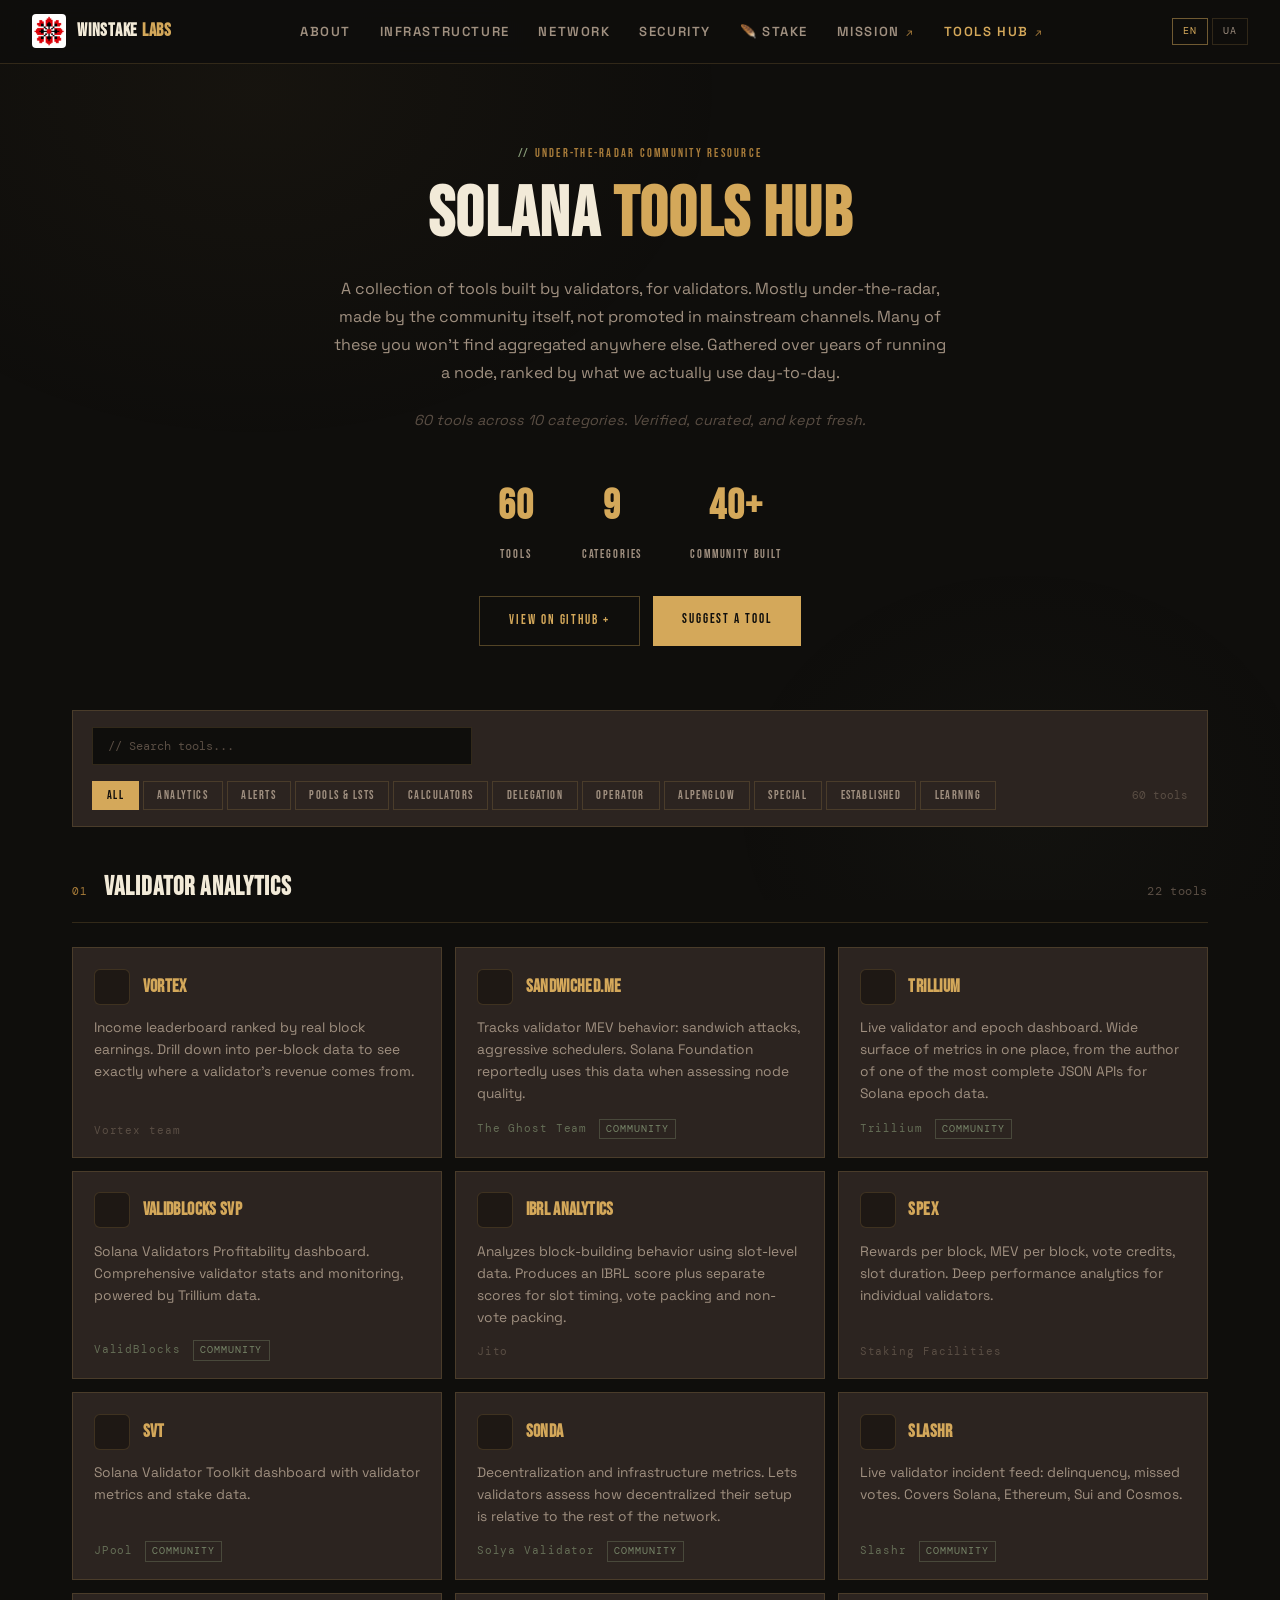
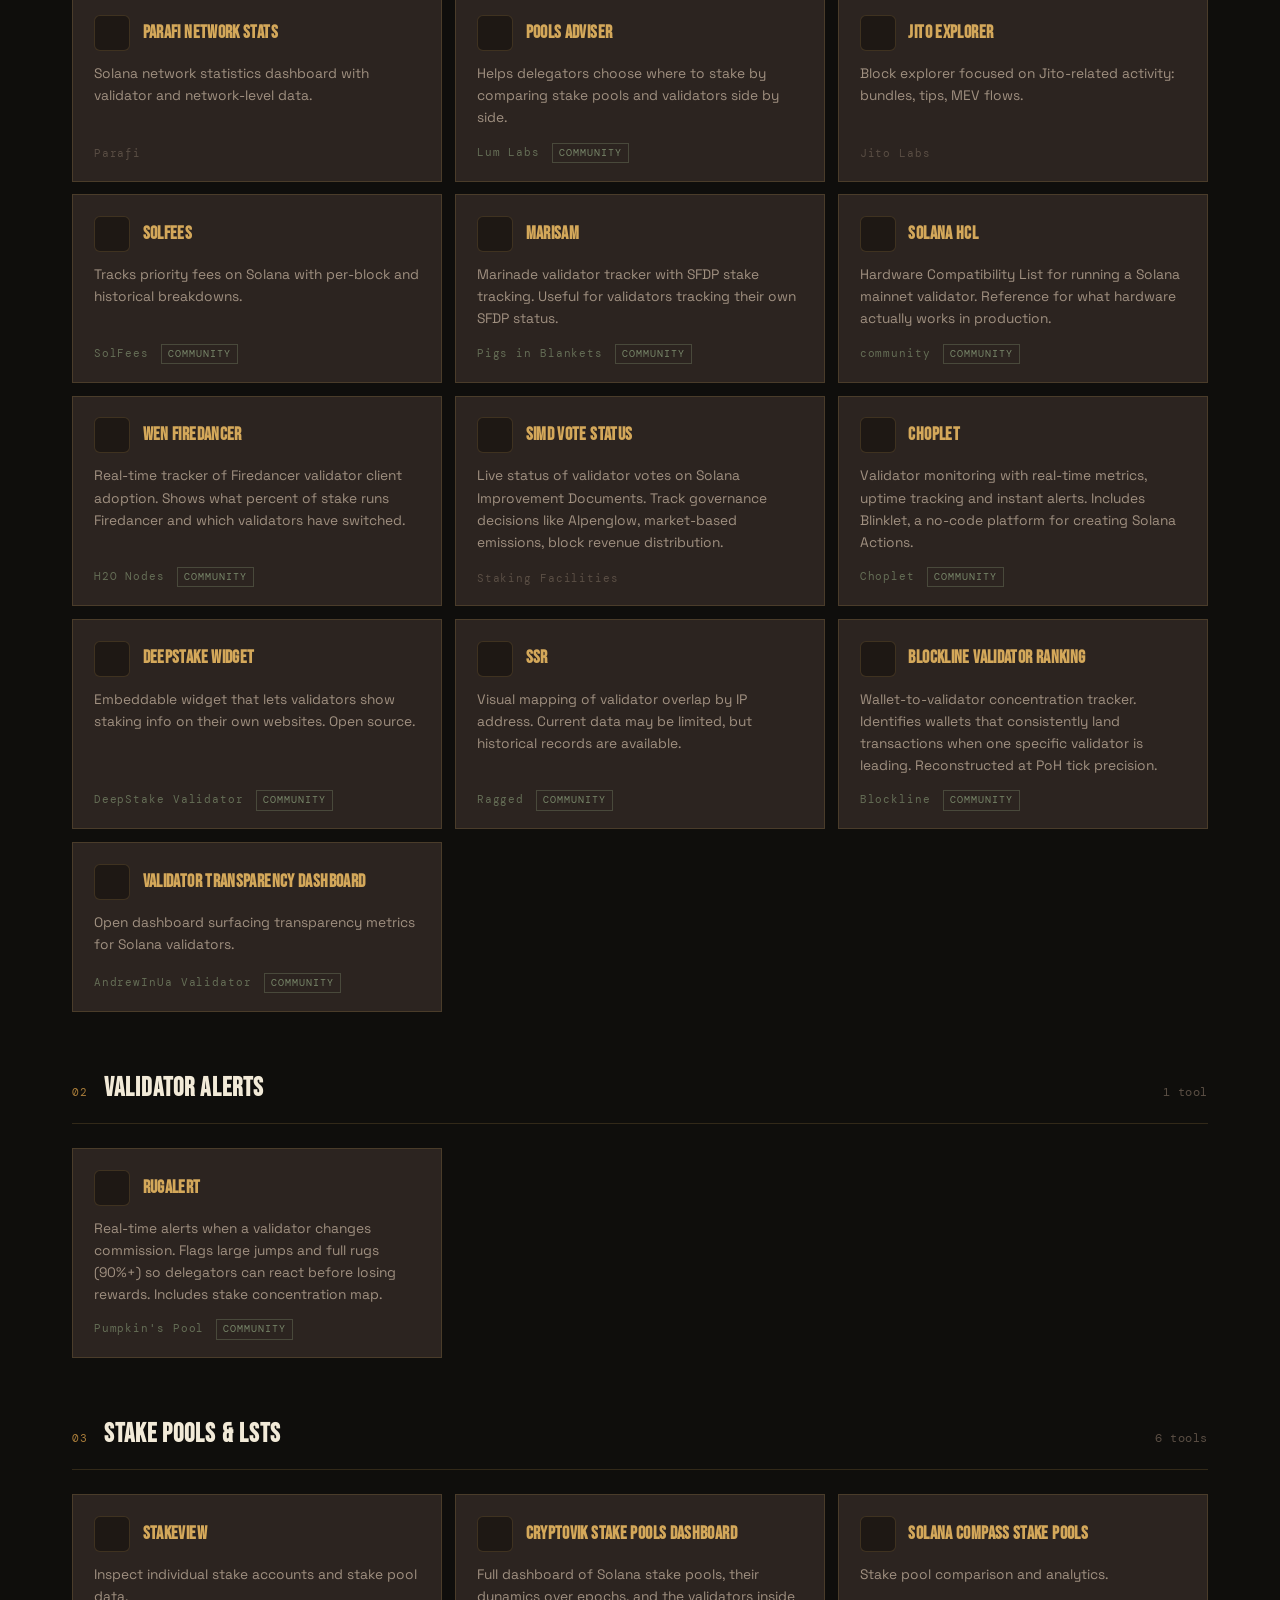
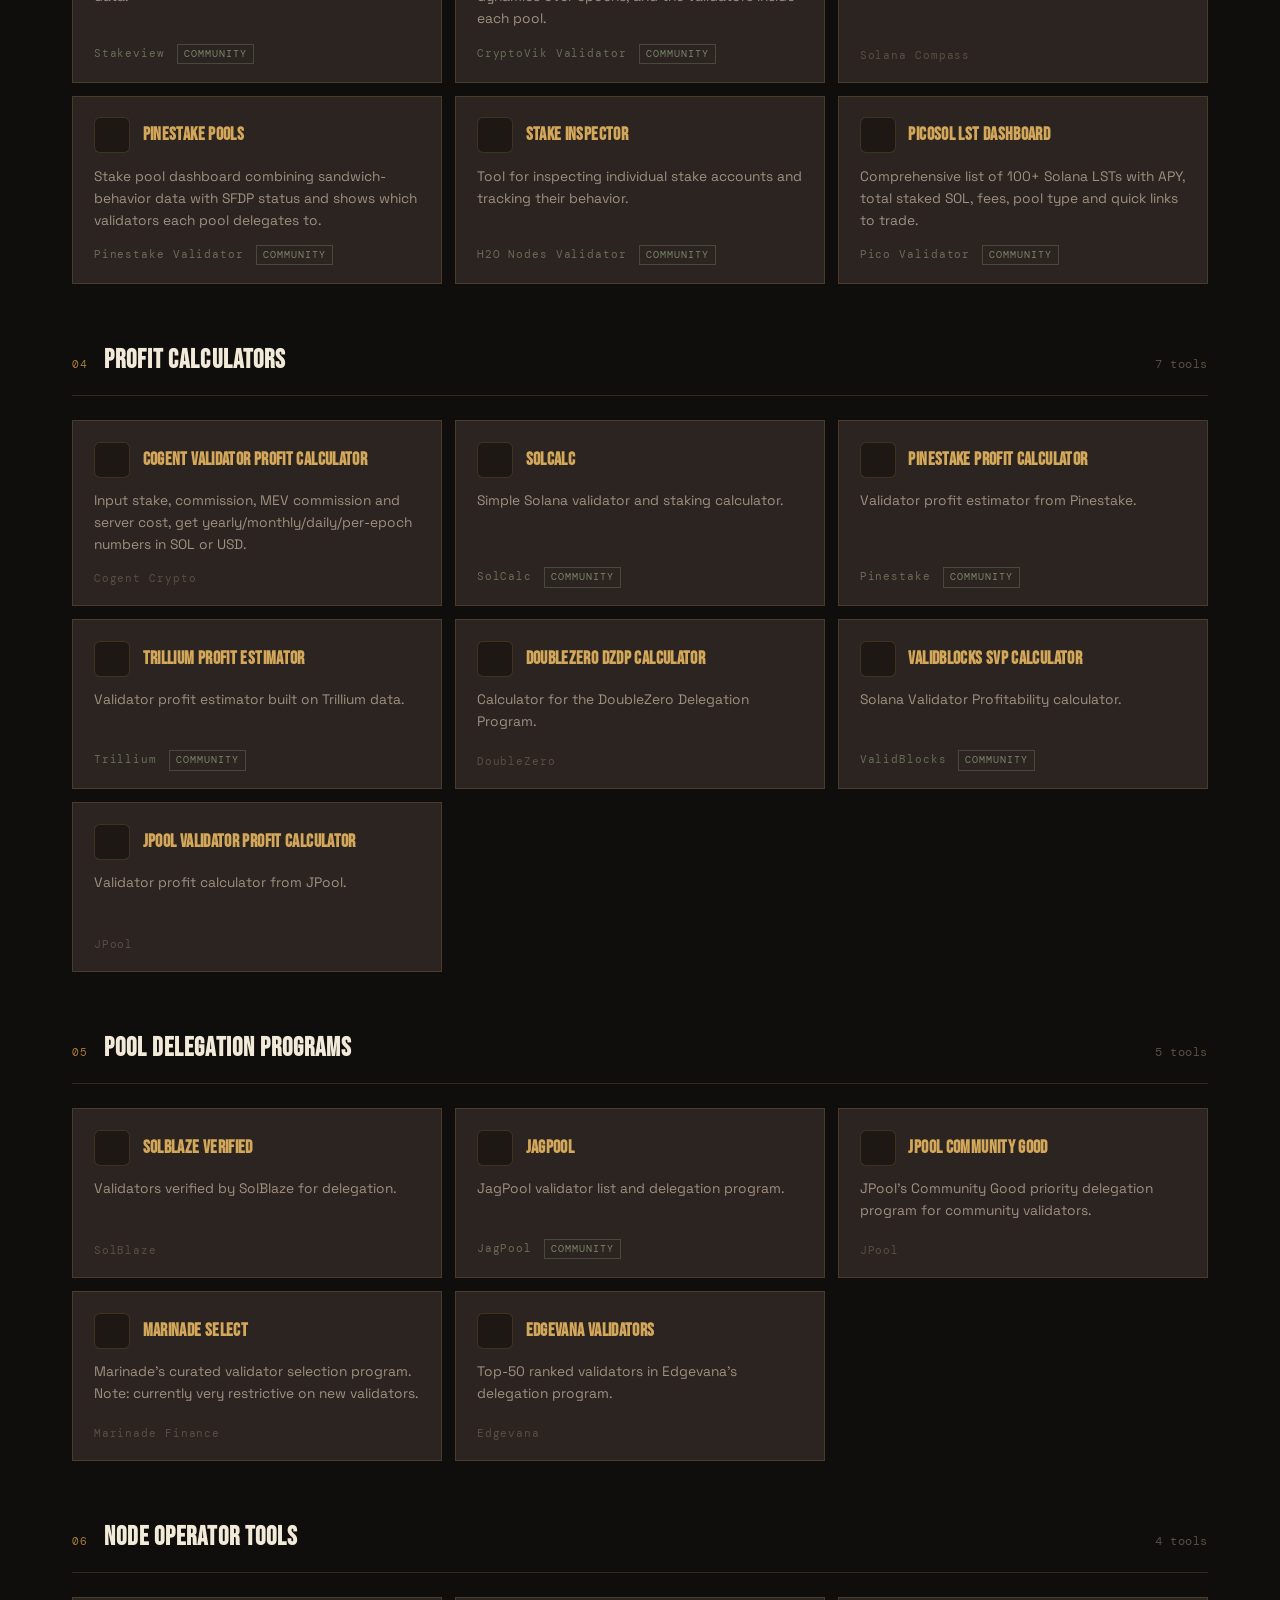
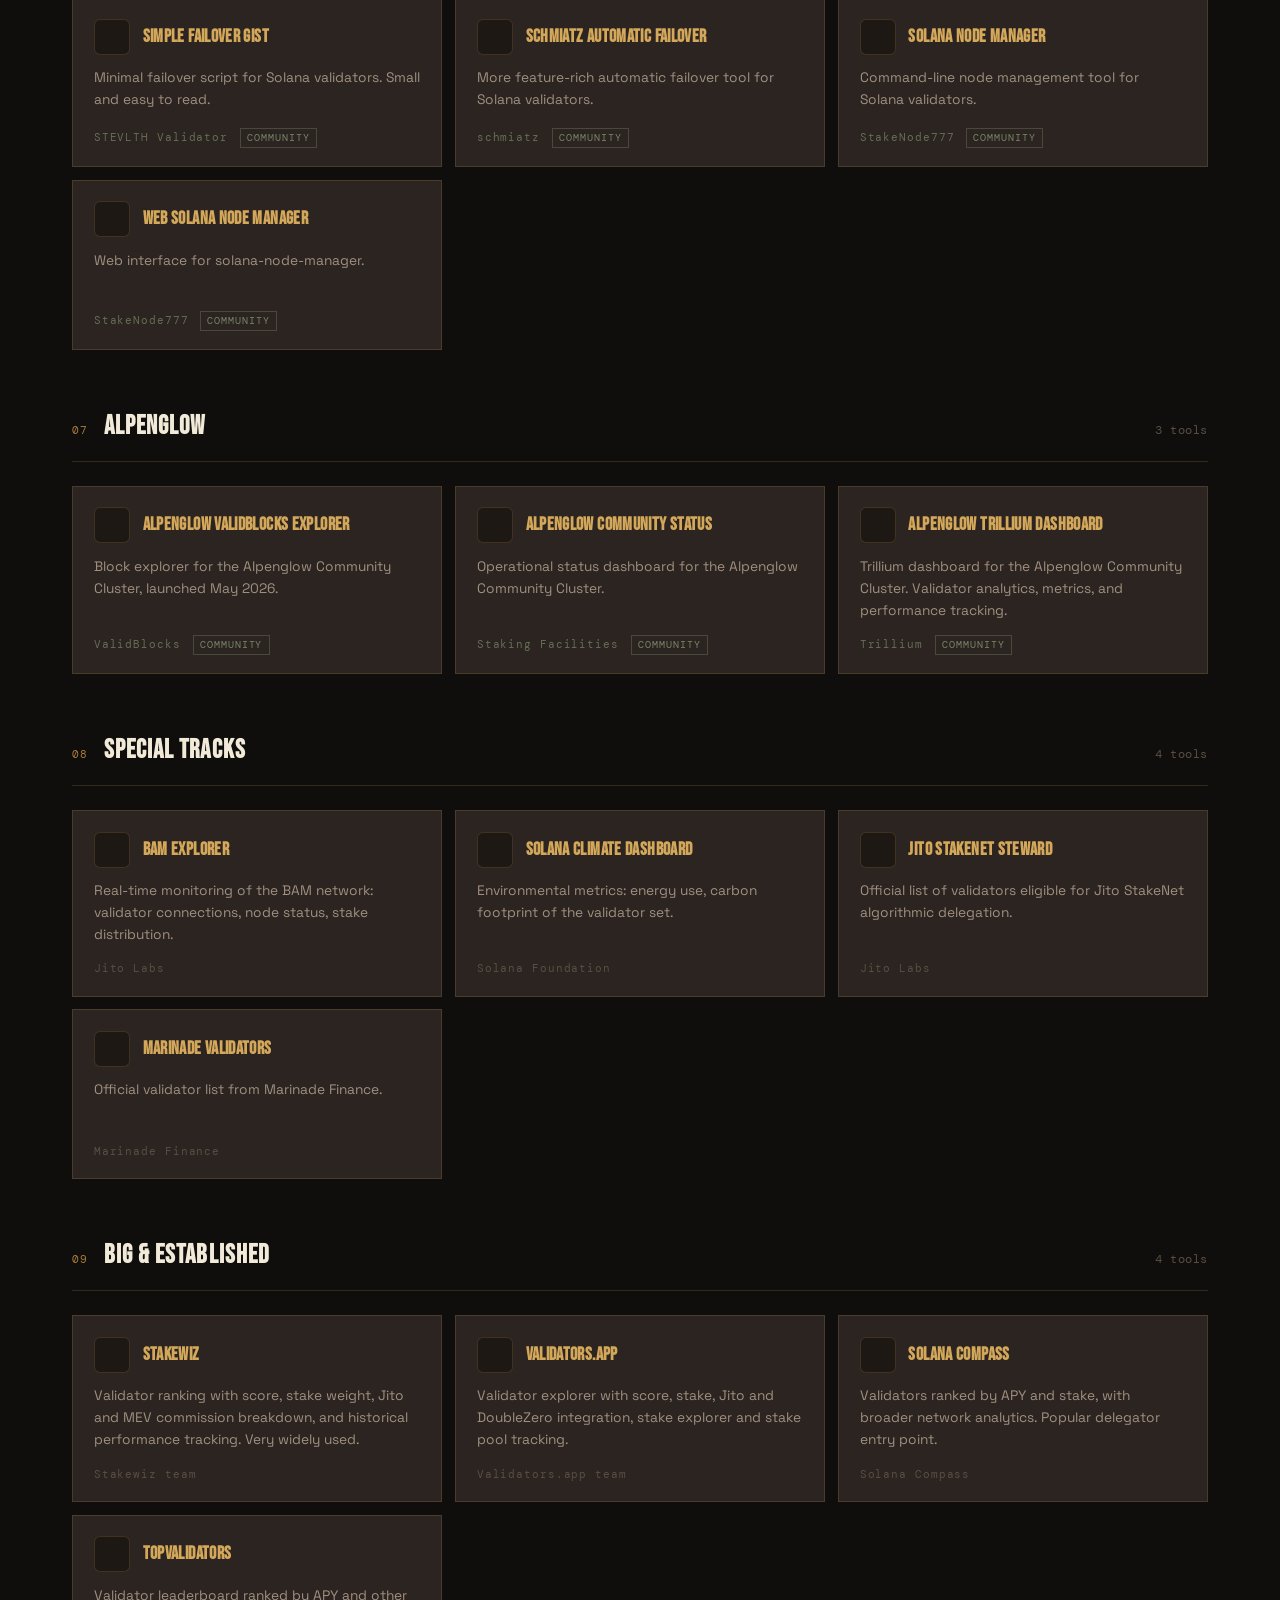
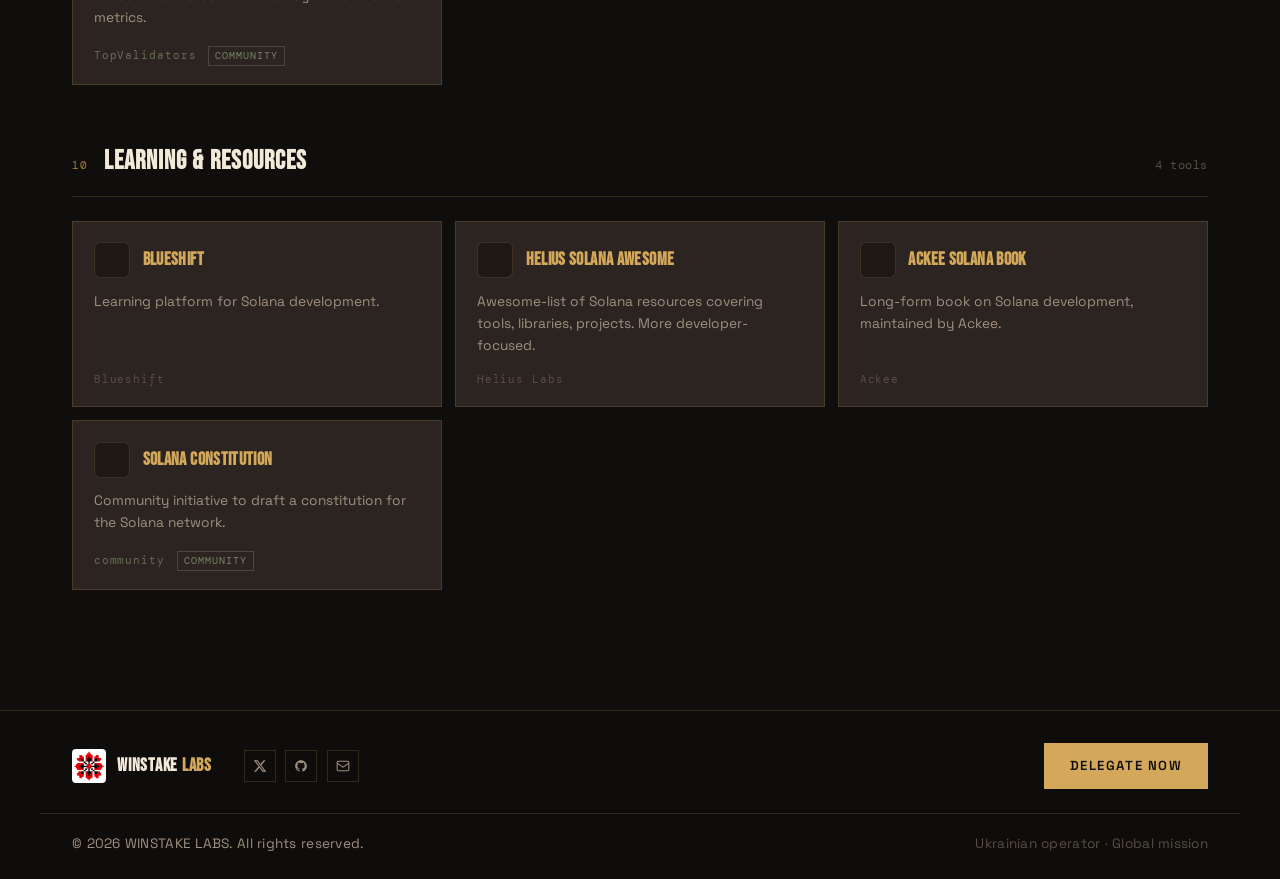
==== tools.html @ c68235d3 "Add files via upload" ====
<!DOCTYPE html>
<html lang="en" data-page="tools" data-lang="en">
<head>
<meta charset="UTF-8">
<meta name="viewport" content="width=device-width, initial-scale=1.0">
<title>Solana Tools Hub · WinStake Labs</title>
<link rel="stylesheet" href="common.css">
<meta name="description" content="Curated Solana tools for validators and delegators. Analytics, monitoring, staking, calculators. Maintained by WinStake Labs.">
<meta property="og:type" content="website">
<meta property="og:url" content="https://winstakelabs.com/tools.html">
<meta property="og:title" content="Solana Tools Hub · WinStake Labs">
<meta property="og:description" content="Curated Solana tools for validators and delegators.">
<meta property="og:image" content="https://winstakelabs.com/og-image.png">
<meta name="twitter:card" content="summary_large_image">
<meta name="twitter:site" content="@WinStakeLabs">
<meta name="twitter:image" content="https://winstakelabs.com/og-image.png">
<link rel="icon" type="image/png" href="/winstakelabs.png">
<link rel="apple-touch-icon" href="/winstakelabs_w.png">

<style>

a { color: inherit; }
body::before {
  content: ''; position: fixed; inset: 0;
  background: radial-gradient(ellipse 800px 600px at 20% 10%, rgba(212,168,90,0.04) 0%, transparent 60%),
              radial-gradient(ellipse 600px 500px at 80% 90%, rgba(138,158,122,0.03) 0%, transparent 50%);
  pointer-events: none; z-index: 0;
}

.wrap { position: relative; z-index: 2; max-width: 1200px; margin: 0 auto; padding: 0 2rem; flex: 1; width: 100%; }

.hero-tools { padding: 5rem 0 3rem; text-align: center; }

.hero-tools h1 { font-family: var(--font-display); font-weight: 700; font-size: clamp(2.4rem, 5.5vw, 4.5rem); letter-spacing: 0.02em; line-height: 1; margin-bottom: 1.5rem; }
.hero-tools h1 em { font-style: normal; color: var(--gold); }
.hero-sub { max-width: 620px; margin: 0 auto 2.5rem; color: var(--text-muted); font-size: 1rem; line-height: 1.75; }
.hero-stats { display: flex; justify-content: center; gap: 3rem; margin: 2rem auto; flex-wrap: wrap; }
.hero-stat { text-align: center; }
.hero-stat-num { font-family: var(--font-display); font-weight: 700; font-size: 2.6rem; color: var(--gold); letter-spacing: 0.02em; }
.hero-stat-label { font-family: var(--font-display); font-size: 0.72rem; letter-spacing: 0.16em; text-transform: uppercase; color: var(--text-muted); margin-top: 0.2rem; }
.hero-actions { display: flex; gap: 0.8rem; justify-content: center; flex-wrap: wrap; margin-top: 1.5rem; }

.toolbar { max-width: 1200px; margin: 1rem auto 2.5rem; padding: 1rem 1.2rem; background: var(--bg2); border: 1px solid var(--border); display: flex; gap: 1rem; align-items: center; flex-wrap: wrap; }
.search-box { flex: 1; min-width: 240px; max-width: 380px; background: var(--bg); border: 1px solid var(--border); padding: 0.6rem 0.9rem; font-family: var(--font-mono); font-size: 12px; color: var(--text); outline: none; transition: border-color 0.15s; }
.search-box:focus { border-color: var(--gold-dim); }
.search-box::placeholder { color: var(--text-dim); }
.filters { display: flex; gap: 4px; flex-wrap: wrap; }
.filter-btn { padding: 0.4rem 0.85rem; background: transparent; border: 1px solid var(--border); color: var(--text-muted); font-family: var(--font-display); font-size: 0.75rem; letter-spacing: 0.12em; text-transform: uppercase; cursor: pointer; transition: all 0.15s; }
.filter-btn:hover { color: var(--gold); border-color: var(--border-gold); }
.filter-btn.active { background: var(--gold); color: var(--bg); border-color: var(--gold); }
.visible-count { font-family: var(--font-mono); font-size: 11px; color: var(--text-dim); margin-left: auto; }

.category { margin-bottom: 3.5rem; }
.cat-header { display: flex; align-items: baseline; gap: 1rem; padding-bottom: 0.8rem; margin-bottom: 1.5rem; border-bottom: 1px solid var(--border); }
.cat-num { font-family: var(--font-mono); font-size: 0.7rem; color: var(--gold-dim); letter-spacing: 0.1em; }
.cat-title { font-family: var(--font-display); font-weight: 700; font-size: 1.6rem; letter-spacing: 0.04em; color: var(--text); text-transform: uppercase; }
.cat-count { margin-left: auto; font-family: var(--font-mono); font-size: 0.72rem; color: var(--text-dim); letter-spacing: 0.05em; }

.tools-grid { display: grid; grid-template-columns: repeat(auto-fill, minmax(320px, 1fr)); gap: 0.8rem; }
.tool-card { background: var(--bg2); border: 1px solid var(--border); padding: 1.3rem 1.3rem 1.1rem; display: flex; flex-direction: column; gap: 0.7rem; text-decoration: none; transition: all 0.18s ease; min-height: 170px; position: relative; }
.tool-card:hover { background: var(--bg3); border-color: var(--border-gold); transform: translateY(-2px); }
.tool-card.hidden { display: none; }
.tool-head { display: flex; align-items: center; gap: 0.8rem; }
.tool-favicon-slot { width: 36px; height: 36px; flex-shrink: 0; background: var(--bg3); border: 1px solid var(--border); border-radius: 6px; display: flex; align-items: center; justify-content: center; overflow: hidden; position: relative; }
.tool-favicon-slot img { width: 26px; height: 26px; border-radius: 3px; object-fit: contain; }
/* Invert GitHub favicon - black logo on dark bg is invisible. Tool card has data-domain set by JS */
.tool-card[data-domain="github.com"] .tool-favicon-slot img,
.tool-card[data-domain="gist.github.com"] .tool-favicon-slot img { filter: invert(0.92); }
.tool-name { font-family: var(--font-display); font-weight: 700; font-size: 1.15rem; color: var(--gold); letter-spacing: 0.02em; line-height: 1.2; flex: 1; }
.tool-card:hover .tool-name { color: var(--gold-bright); }
.tool-desc { font-size: 0.86rem; color: var(--text-muted); line-height: 1.6; flex: 1; }
.tool-builder { font-family: var(--font-mono); font-size: 0.7rem; letter-spacing: 0.08em; color: var(--text-dim); margin-top: 0.2rem; }
.tool-builder.community { color: rgba(138,158,122,0.6); }
.community-badge { display: inline-block; font-family: var(--font-mono); font-size: 0.62rem; letter-spacing: 0.1em; text-transform: uppercase; padding: 1px 6px; border: 1px solid rgba(138,158,122,0.3); color: rgba(138,158,122,0.8); margin-left: 4px; vertical-align: middle; }

.empty { display: none; text-align: center; padding: 4rem 2rem; color: var(--text-muted); font-family: var(--font-mono); font-size: 0.9rem; }
.empty.show { display: block; }

@media (max-width: 880px) {

  .wrap { padding: 0 1.2rem; }
  .toolbar { flex-direction: column; align-items: stretch; }
  .search-box { max-width: 100%; }
  .visible-count { margin-left: 0; }
  
  .hero-stats { gap: 1.8rem; }
}

</style>
</head>
<body>

<div id="site-nav-placeholder"></div>

<div class="wrap">

<section class="hero-tools reveal">
  <div class="section-tag">Under-the-Radar Community Resource</div>
  <h1>SOLANA <em>TOOLS HUB</em></h1>
  <p class="hero-sub">A collection of tools built by validators, for validators. Mostly under-the-radar, made by the community itself, not promoted in mainstream channels. Many of these you won't find aggregated anywhere else. Gathered over years of running a node, ranked by what we actually use day-to-day.</p>
  <p class="hero-sub" style="margin-top:-1.2rem;font-size:0.9rem;color:var(--text-dim);font-style:italic;">60 tools across 10 categories. Verified, curated, and kept fresh.</p>

  <div class="hero-stats">
    <div class="hero-stat">
      <div class="hero-stat-num">60</div>
      <div class="hero-stat-label">Tools</div>
    </div>
    <div class="hero-stat">
      <div class="hero-stat-num">9</div>
      <div class="hero-stat-label">Categories</div>
    </div>
    <div class="hero-stat">
      <div class="hero-stat-num">40+</div>
      <div class="hero-stat-label">Community Built</div>
    </div>
  </div>

  <div class="hero-actions">
    <a href="https://github.com/WinStakeLabs/solana-tools-hub" target="_blank" class="btn-secondary">View on GitHub +</a>
    <a href="https://github.com/WinStakeLabs/solana-tools-hub/issues/new" target="_blank" class="btn-primary">Suggest a tool</a>
  </div>
</section>

<div class="toolbar reveal">
  <input type="text" class="search-box" placeholder="// Search tools..." id="search">
  <div class="filters" id="filters">
    <button class="filter-btn active" data-cat="all">All</button>
    <button class="filter-btn" data-cat="analytics">Analytics</button>
    <button class="filter-btn" data-cat="alerts">Alerts</button>
    <button class="filter-btn" data-cat="pools">Pools & LSTs</button>
    <button class="filter-btn" data-cat="calc">Calculators</button>
    <button class="filter-btn" data-cat="delegation">Delegation</button>
    <button class="filter-btn" data-cat="operator">Operator</button>
    <button class="filter-btn" data-cat="alpenglow">Alpenglow</button>
    <button class="filter-btn" data-cat="special">Special</button>
    <button class="filter-btn" data-cat="established">Established</button>
    <button class="filter-btn" data-cat="learning">Learning</button>
  </div>
  <span class="visible-count" id="visibleCount">60 tools</span>
</div>

<div class="empty" id="emptyState"><p>// No tools match your search.</p></div>

<section class="category reveal reveal" data-cat="analytics">
  <div class="cat-header">
    <span class="cat-num">01</span>
    <span class="cat-title">Validator Analytics</span>
    <span class="cat-count">22 tools</span>
  </div>
  <div class="tools-grid">
      <a href="https://app.vx.tools/leaderboards/income" target="_blank" rel="noopener" class="tool-card" data-cat="analytics" data-name="vortex income leaderboard earnings block revenue">
        <div class="tool-head">
          <span class="tool-favicon-slot"></span>
          <div class="tool-name">Vortex</div>
        </div>
        <div class="tool-desc">Income leaderboard ranked by real block earnings. Drill down into per-block data to see exactly where a validator's revenue comes from.</div>
        <div class="tool-builder">Vortex team </div>
      </a>
      <a href="https://sandwiched.me/validators" target="_blank" rel="noopener" class="tool-card" data-cat="analytics" data-name="sandwiched mev sandwich attack behavior scheduler">
        <div class="tool-head">
          <span class="tool-favicon-slot"></span>
          <div class="tool-name">Sandwiched.me</div>
        </div>
        <div class="tool-desc">Tracks validator MEV behavior: sandwich attacks, aggressive schedulers. Solana Foundation reportedly uses this data when assessing node quality.</div>
        <div class="tool-builder community">The Ghost Team <span class="community-badge">community</span></div>
      </a>
      <a href="https://trillium.so/" target="_blank" rel="noopener" class="tool-card" data-cat="analytics" data-name="trillium epoch dashboard api validator metrics">
        <div class="tool-head">
          <span class="tool-favicon-slot"></span>
          <div class="tool-name">Trillium</div>
        </div>
        <div class="tool-desc">Live validator and epoch dashboard. Wide surface of metrics in one place, from the author of one of the most complete JSON APIs for Solana epoch data.</div>
        <div class="tool-builder community">Trillium <span class="community-badge">community</span></div>
      </a>
      <a href="https://dashboards.validblocks.com/svp" target="_blank" rel="noopener" class="tool-card" data-cat="analytics" data-name="validblocks svp profitability stats monitoring">
        <div class="tool-head">
          <span class="tool-favicon-slot"></span>
          <div class="tool-name">ValidBlocks SVP</div>
        </div>
        <div class="tool-desc">Solana Validators Profitability dashboard. Comprehensive validator stats and monitoring, powered by Trillium data.</div>
        <div class="tool-builder community">ValidBlocks <span class="community-badge">community</span></div>
      </a>
      <a href="https://ibrl.wtf/" target="_blank" rel="noopener" class="tool-card" data-cat="analytics" data-name="ibrl score block building slot timing vote packing">
        <div class="tool-head">
          <span class="tool-favicon-slot"></span>
          <div class="tool-name">IBRL Analytics</div>
        </div>
        <div class="tool-desc">Analyzes block-building behavior using slot-level data. Produces an IBRL score plus separate scores for slot timing, vote packing and non-vote packing.</div>
        <div class="tool-builder">Jito </div>
      </a>
      <a href="https://spex.stakingfacilities.com/" target="_blank" rel="noopener" class="tool-card" data-cat="analytics" data-name="spex staking facilities rewards mev credits slot">
        <div class="tool-head">
          <span class="tool-favicon-slot"></span>
          <div class="tool-name">SPEX</div>
        </div>
        <div class="tool-desc">Rewards per block, MEV per block, vote credits, slot duration. Deep performance analytics for individual validators.</div>
        <div class="tool-builder">Staking Facilities </div>
      </a>
      <a href="https://svt.one/dashboard" target="_blank" rel="noopener" class="tool-card" data-cat="analytics" data-name="svt toolkit dashboard metrics stake jpool">
        <div class="tool-head">
          <span class="tool-favicon-slot"></span>
          <div class="tool-name">SVT</div>
        </div>
        <div class="tool-desc">Solana Validator Toolkit dashboard with validator metrics and stake data.</div>
        <div class="tool-builder community">JPool <span class="community-badge">community</span></div>
      </a>
      <a href="https://sonda.network/" target="_blank" rel="noopener" class="tool-card" data-cat="analytics" data-name="sonda decentralization infrastructure datacenter">
        <div class="tool-head">
          <span class="tool-favicon-slot"></span>
          <div class="tool-name">Sonda</div>
        </div>
        <div class="tool-desc">Decentralization and infrastructure metrics. Lets validators assess how decentralized their setup is relative to the rest of the network.</div>
        <div class="tool-builder community">Solya Validator <span class="community-badge">community</span></div>
      </a>
      <a href="https://slashr.dev/" target="_blank" rel="noopener" class="tool-card" data-cat="analytics" data-name="slashr incident delinquency missed votes ethereum sui cosmos">
        <div class="tool-head">
          <span class="tool-favicon-slot"></span>
          <div class="tool-name">Slashr</div>
        </div>
        <div class="tool-desc">Live validator incident feed: delinquency, missed votes. Covers Solana, Ethereum, Sui and Cosmos.</div>
        <div class="tool-builder community">Slashr <span class="community-badge">community</span></div>
      </a>
      <a href="https://parafi.tech/solana/network-stats" target="_blank" rel="noopener" class="tool-card" data-cat="analytics" data-name="parafi network stats dashboard">
        <div class="tool-head">
          <span class="tool-favicon-slot"></span>
          <div class="tool-name">Parafi Network Stats</div>
        </div>
        <div class="tool-desc">Solana network statistics dashboard with validator and network-level data.</div>
        <div class="tool-builder">Parafi </div>
      </a>
      <a href="https://pools-adviser.lumlabs.io/" target="_blank" rel="noopener" class="tool-card" data-cat="analytics" data-name="pools adviser delegator compare stake pools validators">
        <div class="tool-head">
          <span class="tool-favicon-slot"></span>
          <div class="tool-name">Pools Adviser</div>
        </div>
        <div class="tool-desc">Helps delegators choose where to stake by comparing stake pools and validators side by side.</div>
        <div class="tool-builder community">Lum Labs <span class="community-badge">community</span></div>
      </a>
      <a href="https://explorer.jito.wtf/" target="_blank" rel="noopener" class="tool-card" data-cat="analytics" data-name="jito explorer bundles tips mev flows block">
        <div class="tool-head">
          <span class="tool-favicon-slot"></span>
          <div class="tool-name">Jito Explorer</div>
        </div>
        <div class="tool-desc">Block explorer focused on Jito-related activity: bundles, tips, MEV flows.</div>
        <div class="tool-builder">Jito Labs </div>
      </a>
      <a href="https://www.solfees.fyi/" target="_blank" rel="noopener" class="tool-card" data-cat="analytics" data-name="solfees priority fees per block historical">
        <div class="tool-head">
          <span class="tool-favicon-slot"></span>
          <div class="tool-name">SolFees</div>
        </div>
        <div class="tool-desc">Tracks priority fees on Solana with per-block and historical breakdowns.</div>
        <div class="tool-builder community">SolFees <span class="community-badge">community</span></div>
      </a>
      <a href="https://marisam.vercel.app/" target="_blank" rel="noopener" class="tool-card" data-cat="analytics" data-name="marisam marinade sfdp stake tracker">
        <div class="tool-head">
          <span class="tool-favicon-slot"></span>
          <div class="tool-name">MariSam</div>
        </div>
        <div class="tool-desc">Marinade validator tracker with SFDP stake tracking. Useful for validators tracking their own SFDP status.</div>
        <div class="tool-builder community">Pigs in Blankets <span class="community-badge">community</span></div>
      </a>
      <a href="https://www.solanahcl.org/" target="_blank" rel="noopener" class="tool-card" data-cat="analytics" data-name="solana hcl hardware compatibility list mainnet">
        <div class="tool-head">
          <span class="tool-favicon-slot"></span>
          <div class="tool-name">Solana HCL</div>
        </div>
        <div class="tool-desc">Hardware Compatibility List for running a Solana mainnet validator. Reference for what hardware actually works in production.</div>
        <div class="tool-builder community">community <span class="community-badge">community</span></div>
      </a>
      <a href="https://www.wenfiredancer.com/" target="_blank" rel="noopener" class="tool-card" data-cat="analytics" data-name="firedancer client adoption validator stake version">
        <div class="tool-head">
          <span class="tool-favicon-slot"></span>
          <div class="tool-name">Wen Firedancer</div>
        </div>
        <div class="tool-desc">Real-time tracker of Firedancer validator client adoption. Shows what percent of stake runs Firedancer and which validators have switched.</div>
        <div class="tool-builder community">H2O Nodes <span class="community-badge">community</span></div>
      </a>
      <a href="https://simd-votes.stakingfacilities.com/" target="_blank" rel="noopener" class="tool-card" data-cat="analytics" data-name="simd vote status governance alpenglow emissions">
        <div class="tool-head">
          <span class="tool-favicon-slot"></span>
          <div class="tool-name">SIMD Vote Status</div>
        </div>
        <div class="tool-desc">Live status of validator votes on Solana Improvement Documents. Track governance decisions like Alpenglow, market-based emissions, block revenue distribution.</div>
        <div class="tool-builder">Staking Facilities </div>
      </a>
      <a href="https://choplet.dev/" target="_blank" rel="noopener" class="tool-card" data-cat="analytics" data-name="choplet validator applet monitoring uptime alerts blinklet solana actions">
        <div class="tool-head">
          <span class="tool-favicon-slot"></span>
          <div class="tool-name">Choplet</div>
        </div>
        <div class="tool-desc">Validator monitoring with real-time metrics, uptime tracking and instant alerts. Includes Blinklet, a no-code platform for creating Solana Actions.</div>
        <div class="tool-builder community">Choplet <span class="community-badge">community</span></div>
      </a>
      <a href="https://github.com/DeepStakeSol/deepstake-widget" target="_blank" rel="noopener" class="tool-card" data-cat="analytics" data-name="deepstake widget embeddable staking open source">
        <div class="tool-head">
          <span class="tool-favicon-slot"></span>
          <div class="tool-name">DeepStake Widget</div>
        </div>
        <div class="tool-desc">Embeddable widget that lets validators show staking info on their own websites. Open source.</div>
        <div class="tool-builder community">DeepStake Validator <span class="community-badge">community</span></div>
      </a>
      <a href="https://ssr.ragged.me/" target="_blank" rel="noopener" class="tool-card" data-cat="analytics" data-name="ssr ragged validator ip overlap historical decentralization">
        <div class="tool-head">
          <span class="tool-favicon-slot"></span>
          <div class="tool-name">SSR</div>
        </div>
        <div class="tool-desc">Visual mapping of validator overlap by IP address. Current data may be limited, but historical records are available.</div>
        <div class="tool-builder community">Ragged <span class="community-badge">community</span></div>
      </a>
      <a href="https://dev.blockline.sh/validator-ranking" target="_blank" rel="noopener" class="tool-card" data-cat="analytics" data-name="blockline validator ranking wallet concentration leader slot poh">
        <div class="tool-head">
          <span class="tool-favicon-slot"></span>
          <div class="tool-name">Blockline Validator Ranking</div>
        </div>
        <div class="tool-desc">Wallet-to-validator concentration tracker. Identifies wallets that consistently land transactions when one specific validator is leading. Reconstructed at PoH tick precision.</div>
        <div class="tool-builder community">Blockline <span class="community-badge">community</span></div>
      </a>
      <a href="https://validator-transparency-dashboard.vercel.app/" target="_blank" rel="noopener" class="tool-card" data-cat="analytics" data-name="validator transparency dashboard open metrics">
        <div class="tool-head">
          <span class="tool-favicon-slot"></span>
          <div class="tool-name">Validator Transparency Dashboard</div>
        </div>
        <div class="tool-desc">Open dashboard surfacing transparency metrics for Solana validators.</div>
        <div class="tool-builder community">AndrewInUa Validator <span class="community-badge">community</span></div>
      </a>
  </div>
</section>

<section class="category reveal reveal" data-cat="alerts">
  <div class="cat-header">
    <span class="cat-num">02</span>
    <span class="cat-title">Validator Alerts</span>
    <span class="cat-count">1 tool</span>
  </div>
  <div class="tools-grid">
      <a href="https://rugalert.pumpkinspool.com/" target="_blank" rel="noopener" class="tool-card" data-cat="alerts" data-name="rugalert commission change rug alert delegator notification">
        <div class="tool-head">
          <span class="tool-favicon-slot"></span>
          <div class="tool-name">RugAlert</div>
        </div>
        <div class="tool-desc">Real-time alerts when a validator changes commission. Flags large jumps and full rugs (90%+) so delegators can react before losing rewards. Includes stake concentration map.</div>
        <div class="tool-builder community">Pumpkin's Pool <span class="community-badge">community</span></div>
      </a>
  </div>
</section>

<section class="category reveal reveal" data-cat="pools">
  <div class="cat-header">
    <span class="cat-num">03</span>
    <span class="cat-title">Stake Pools & LSTs</span>
    <span class="cat-count">6 tools</span>
  </div>
  <div class="tools-grid">
      <a href="https://stakeview.app/stakes" target="_blank" rel="noopener" class="tool-card" data-cat="pools" data-name="stakeview stake accounts pool data inspect">
        <div class="tool-head">
          <span class="tool-favicon-slot"></span>
          <div class="tool-name">Stakeview</div>
        </div>
        <div class="tool-desc">Inspect individual stake accounts and stake pool data.</div>
        <div class="tool-builder community">Stakeview <span class="community-badge">community</span></div>
      </a>
      <a href="https://www.cryptovik.info/solana-stakepools-dashboard/?tab=pools&epoch=latest&sort=category" target="_blank" rel="noopener" class="tool-card" data-cat="pools" data-name="cryptovik stake pools dashboard epochs validators">
        <div class="tool-head">
          <span class="tool-favicon-slot"></span>
          <div class="tool-name">Cryptovik Stake Pools Dashboard</div>
        </div>
        <div class="tool-desc">Full dashboard of Solana stake pools, their dynamics over epochs, and the validators inside each pool.</div>
        <div class="tool-builder community">CryptoVik Validator <span class="community-badge">community</span></div>
      </a>
      <a href="https://solanacompass.com/stake-pools" target="_blank" rel="noopener" class="tool-card" data-cat="pools" data-name="solana compass stake pools comparison analytics">
        <div class="tool-head">
          <span class="tool-favicon-slot"></span>
          <div class="tool-name">Solana Compass Stake Pools</div>
        </div>
        <div class="tool-desc">Stake pool comparison and analytics.</div>
        <div class="tool-builder">Solana Compass </div>
      </a>
      <a href="https://www.pinestake.com/en/pools" target="_blank" rel="noopener" class="tool-card" data-cat="pools" data-name="pinestake pools sandwich sfdp validators pool">
        <div class="tool-head">
          <span class="tool-favicon-slot"></span>
          <div class="tool-name">Pinestake Pools</div>
        </div>
        <div class="tool-desc">Stake pool dashboard combining sandwich-behavior data with SFDP status and shows which validators each pool delegates to.</div>
        <div class="tool-builder community">Pinestake Validator <span class="community-badge">community</span></div>
      </a>
      <a href="https://www.stakeinspector.com/" target="_blank" rel="noopener" class="tool-card" data-cat="pools" data-name="stake inspector accounts track behavior h2o">
        <div class="tool-head">
          <span class="tool-favicon-slot"></span>
          <div class="tool-name">Stake Inspector</div>
        </div>
        <div class="tool-desc">Tool for inspecting individual stake accounts and tracking their behavior.</div>
        <div class="tool-builder community">H2O Nodes Validator <span class="community-badge">community</span></div>
      </a>
      <a href="https://www.pico-sol.com/en/lst/" target="_blank" rel="noopener" class="tool-card" data-cat="pools" data-name="picosol lst dashboard apy fees list jitoSOL bnsol">
        <div class="tool-head">
          <span class="tool-favicon-slot"></span>
          <div class="tool-name">PicoSOL LST Dashboard</div>
        </div>
        <div class="tool-desc">Comprehensive list of 100+ Solana LSTs with APY, total staked SOL, fees, pool type and quick links to trade.</div>
        <div class="tool-builder community">Pico Validator <span class="community-badge">community</span></div>
      </a>
  </div>
</section>

<section class="category reveal reveal" data-cat="calc">
  <div class="cat-header">
    <span class="cat-num">04</span>
    <span class="cat-title">Profit Calculators</span>
    <span class="cat-count">7 tools</span>
  </div>
  <div class="tools-grid">
      <a href="https://cogentcrypto.io/ValidatorProfitCalculator" target="_blank" rel="noopener" class="tool-card" data-cat="calc" data-name="cogent profit calculator validator income commission mev server cost sol usd">
        <div class="tool-head">
          <span class="tool-favicon-slot"></span>
          <div class="tool-name">Cogent Validator Profit Calculator</div>
        </div>
        <div class="tool-desc">Input stake, commission, MEV commission and server cost, get yearly/monthly/daily/per-epoch numbers in SOL or USD.</div>
        <div class="tool-builder">Cogent Crypto </div>
      </a>
      <a href="https://solcalc.vercel.app/" target="_blank" rel="noopener" class="tool-card" data-cat="calc" data-name="solcalc calculator staking simple">
        <div class="tool-head">
          <span class="tool-favicon-slot"></span>
          <div class="tool-name">SolCalc</div>
        </div>
        <div class="tool-desc">Simple Solana validator and staking calculator.</div>
        <div class="tool-builder community">SolCalc <span class="community-badge">community</span></div>
      </a>
      <a href="https://www.pinestake.com/en/profit-calculator" target="_blank" rel="noopener" class="tool-card" data-cat="calc" data-name="pinestake profit calculator estimator validator">
        <div class="tool-head">
          <span class="tool-favicon-slot"></span>
          <div class="tool-name">Pinestake Profit Calculator</div>
        </div>
        <div class="tool-desc">Validator profit estimator from Pinestake.</div>
        <div class="tool-builder community">Pinestake <span class="community-badge">community</span></div>
      </a>
      <a href="https://validator-profit-estimator.trillium.so/" target="_blank" rel="noopener" class="tool-card" data-cat="calc" data-name="trillium profit estimator validator calculator">
        <div class="tool-head">
          <span class="tool-favicon-slot"></span>
          <div class="tool-name">Trillium Profit Estimator</div>
        </div>
        <div class="tool-desc">Validator profit estimator built on Trillium data.</div>
        <div class="tool-builder community">Trillium <span class="community-badge">community</span></div>
      </a>
      <a href="https://doublezero.xyz/dzdp/calculator" target="_blank" rel="noopener" class="tool-card" data-cat="calc" data-name="doublezero dzdp calculator delegation program">
        <div class="tool-head">
          <span class="tool-favicon-slot"></span>
          <div class="tool-name">DoubleZero DZDP Calculator</div>
        </div>
        <div class="tool-desc">Calculator for the DoubleZero Delegation Program.</div>
        <div class="tool-builder">DoubleZero </div>
      </a>
      <a href="https://dashboards.validblocks.com/svpcalc" target="_blank" rel="noopener" class="tool-card" data-cat="calc" data-name="validblocks svp calculator profitability solana">
        <div class="tool-head">
          <span class="tool-favicon-slot"></span>
          <div class="tool-name">ValidBlocks SVP Calculator</div>
        </div>
        <div class="tool-desc">Solana Validator Profitability calculator.</div>
        <div class="tool-builder community">ValidBlocks <span class="community-badge">community</span></div>
      </a>
      <a href="https://app.jpool.one/validator-profit-calculator" target="_blank" rel="noopener" class="tool-card" data-cat="calc" data-name="jpool validator profit calculator">
        <div class="tool-head">
          <span class="tool-favicon-slot"></span>
          <div class="tool-name">JPool Validator Profit Calculator</div>
        </div>
        <div class="tool-desc">Validator profit calculator from JPool.</div>
        <div class="tool-builder">JPool </div>
      </a>
  </div>
</section>

<section class="category reveal reveal" data-cat="delegation">
  <div class="cat-header">
    <span class="cat-num">05</span>
    <span class="cat-title">Pool Delegation Programs</span>
    <span class="cat-count">5 tools</span>
  </div>
  <div class="tools-grid">
      <a href="https://stake.solblaze.org/verified/" target="_blank" rel="noopener" class="tool-card" data-cat="delegation" data-name="solblaze verified whitelist delegation staking">
        <div class="tool-head">
          <span class="tool-favicon-slot"></span>
          <div class="tool-name">SolBlaze Verified</div>
        </div>
        <div class="tool-desc">Validators verified by SolBlaze for delegation.</div>
        <div class="tool-builder">SolBlaze </div>
      </a>
      <a href="https://www.jagpool.xyz/pool" target="_blank" rel="noopener" class="tool-card" data-cat="delegation" data-name="jagpool community delegation program validator list">
        <div class="tool-head">
          <span class="tool-favicon-slot"></span>
          <div class="tool-name">JagPool</div>
        </div>
        <div class="tool-desc">JagPool validator list and delegation program.</div>
        <div class="tool-builder community">JagPool <span class="community-badge">community</span></div>
      </a>
      <a href="https://app.jpool.one/community-good" target="_blank" rel="noopener" class="tool-card" data-cat="delegation" data-name="jpool community good priority delegation program">
        <div class="tool-head">
          <span class="tool-favicon-slot"></span>
          <div class="tool-name">JPool Community Good</div>
        </div>
        <div class="tool-desc">JPool's Community Good priority delegation program for community validators.</div>
        <div class="tool-builder">JPool </div>
      </a>
      <a href="https://select.marinade.finance/" target="_blank" rel="noopener" class="tool-card" data-cat="delegation" data-name="marinade select curated validator selection program">
        <div class="tool-head">
          <span class="tool-favicon-slot"></span>
          <div class="tool-name">Marinade Select</div>
        </div>
        <div class="tool-desc">Marinade's curated validator selection program. Note: currently very restrictive on new validators.</div>
        <div class="tool-builder">Marinade Finance </div>
      </a>
      <a href="https://stake.edgevana.com/validators" target="_blank" rel="noopener" class="tool-card" data-cat="delegation" data-name="edgevana validators top 50 ranked delegation">
        <div class="tool-head">
          <span class="tool-favicon-slot"></span>
          <div class="tool-name">Edgevana Validators</div>
        </div>
        <div class="tool-desc">Top-50 ranked validators in Edgevana's delegation program.</div>
        <div class="tool-builder">Edgevana </div>
      </a>
  </div>
</section>

<section class="category reveal reveal" data-cat="operator">
  <div class="cat-header">
    <span class="cat-num">06</span>
    <span class="cat-title">Node Operator Tools</span>
    <span class="cat-count">4 tools</span>
  </div>
  <div class="tools-grid">
      <a href="https://gist.github.com/STEVLTH/7f5304452115660f3ec85e729bb4a29e" target="_blank" rel="noopener" class="tool-card" data-cat="operator" data-name="failover script simple gist validator stevlth">
        <div class="tool-head">
          <span class="tool-favicon-slot"></span>
          <div class="tool-name">Simple Failover Gist</div>
        </div>
        <div class="tool-desc">Minimal failover script for Solana validators. Small and easy to read.</div>
        <div class="tool-builder community">STEVLTH Validator <span class="community-badge">community</span></div>
      </a>
      <a href="https://github.com/schmiatz/solana-validator-automatic-failover" target="_blank" rel="noopener" class="tool-card" data-cat="operator" data-name="schmiatz automatic failover validator solana feature rich">
        <div class="tool-head">
          <span class="tool-favicon-slot"></span>
          <div class="tool-name">Schmiatz Automatic Failover</div>
        </div>
        <div class="tool-desc">More feature-rich automatic failover tool for Solana validators.</div>
        <div class="tool-builder community">schmiatz <span class="community-badge">community</span></div>
      </a>
      <a href="https://github.com/StakeNode777/solana-node-manager" target="_blank" rel="noopener" class="tool-card" data-cat="operator" data-name="solana node manager cli command line stakenode777">
        <div class="tool-head">
          <span class="tool-favicon-slot"></span>
          <div class="tool-name">Solana Node Manager</div>
        </div>
        <div class="tool-desc">Command-line node management tool for Solana validators.</div>
        <div class="tool-builder community">StakeNode777 <span class="community-badge">community</span></div>
      </a>
      <a href="https://github.com/StakeNode777/web-solana-node-manager" target="_blank" rel="noopener" class="tool-card" data-cat="operator" data-name="web solana node manager web interface stakenode777">
        <div class="tool-head">
          <span class="tool-favicon-slot"></span>
          <div class="tool-name">Web Solana Node Manager</div>
        </div>
        <div class="tool-desc">Web interface for solana-node-manager.</div>
        <div class="tool-builder community">StakeNode777 <span class="community-badge">community</span></div>
      </a>
  </div>
</section>

<section class="category reveal reveal" data-cat="alpenglow">
  <div class="cat-header">
    <span class="cat-num">07</span>
    <span class="cat-title">Alpenglow</span>
    <span class="cat-count">3 tools</span>
  </div>
  <div class="tools-grid">
      <a href="https://ag.validblocks.com/" target="_blank" rel="noopener" class="tool-card" data-cat="alpenglow" data-name="alpenglow validblocks explorer block community cluster 2026">
        <div class="tool-head">
          <span class="tool-favicon-slot"></span>
          <div class="tool-name">Alpenglow ValidBlocks Explorer</div>
        </div>
        <div class="tool-desc">Block explorer for the Alpenglow Community Cluster, launched May 2026.</div>
        <div class="tool-builder community">ValidBlocks <span class="community-badge">community</span></div>
      </a>
      <a href="https://ag-community-status.stakingfacilities.com/" target="_blank" rel="noopener" class="tool-card" data-cat="alpenglow" data-name="alpenglow community status operational dashboard staking facilities">
        <div class="tool-head">
          <span class="tool-favicon-slot"></span>
          <div class="tool-name">Alpenglow Community Status</div>
        </div>
        <div class="tool-desc">Operational status dashboard for the Alpenglow Community Cluster.</div>
        <div class="tool-builder community">Staking Facilities <span class="community-badge">community</span></div>
      </a>
      <a href="https://alpenglow.trillium.so/" target="_blank" rel="noopener" class="tool-card" data-cat="alpenglow" data-name="alpenglow trillium dashboard analytics community cluster metrics">
        <div class="tool-head">
          <span class="tool-favicon-slot"></span>
          <div class="tool-name">Alpenglow Trillium Dashboard</div>
        </div>
        <div class="tool-desc">Trillium dashboard for the Alpenglow Community Cluster. Validator analytics, metrics, and performance tracking.</div>
        <div class="tool-builder community">Trillium <span class="community-badge">community</span></div>
      </a>
  </div>
</section>

<section class="category reveal reveal" data-cat="special">
  <div class="cat-header">
    <span class="cat-num">08</span>
    <span class="cat-title">Special Tracks</span>
    <span class="cat-count">4 tools</span>
  </div>
  <div class="tools-grid">
      <a href="https://bam.dev/explorer/" target="_blank" rel="noopener" class="tool-card" data-cat="special" data-name="bam explorer jito network validator connections node status stake">
        <div class="tool-head">
          <span class="tool-favicon-slot"></span>
          <div class="tool-name">BAM Explorer</div>
        </div>
        <div class="tool-desc">Real-time monitoring of the BAM network: validator connections, node status, stake distribution.</div>
        <div class="tool-builder">Jito Labs </div>
      </a>
      <a href="https://climate.solana.com/" target="_blank" rel="noopener" class="tool-card" data-cat="special" data-name="solana climate dashboard energy carbon footprint environment">
        <div class="tool-head">
          <span class="tool-favicon-slot"></span>
          <div class="tool-name">Solana Climate Dashboard</div>
        </div>
        <div class="tool-desc">Environmental metrics: energy use, carbon footprint of the validator set.</div>
        <div class="tool-builder">Solana Foundation </div>
      </a>
      <a href="https://www.jito.network/stakenet/steward/#validator-list" target="_blank" rel="noopener" class="tool-card" data-cat="special" data-name="jito stakenet steward validators eligible algorithmic delegation">
        <div class="tool-head">
          <span class="tool-favicon-slot"></span>
          <div class="tool-name">Jito StakeNet Steward</div>
        </div>
        <div class="tool-desc">Official list of validators eligible for Jito StakeNet algorithmic delegation.</div>
        <div class="tool-builder">Jito Labs </div>
      </a>
      <a href="https://app.marinade.finance/network/validators/" target="_blank" rel="noopener" class="tool-card" data-cat="special" data-name="marinade validators official list finance network">
        <div class="tool-head">
          <span class="tool-favicon-slot"></span>
          <div class="tool-name">Marinade Validators</div>
        </div>
        <div class="tool-desc">Official validator list from Marinade Finance.</div>
        <div class="tool-builder">Marinade Finance </div>
      </a>
  </div>
</section>

<section class="category reveal reveal" data-cat="established">
  <div class="cat-header">
    <span class="cat-num">09</span>
    <span class="cat-title">Big & Established</span>
    <span class="cat-count">4 tools</span>
  </div>
  <div class="tools-grid">
      <a href="https://stakewiz.com/" target="_blank" rel="noopener" class="tool-card" data-cat="established" data-name="stakewiz validator ranking score stake jito mev commission history">
        <div class="tool-head">
          <span class="tool-favicon-slot"></span>
          <div class="tool-name">Stakewiz</div>
        </div>
        <div class="tool-desc">Validator ranking with score, stake weight, Jito and MEV commission breakdown, and historical performance tracking. Very widely used.</div>
        <div class="tool-builder">Stakewiz team </div>
      </a>
      <a href="https://www.validators.app/" target="_blank" rel="noopener" class="tool-card" data-cat="established" data-name="validators app explorer score stake doublezero pool tracking">
        <div class="tool-head">
          <span class="tool-favicon-slot"></span>
          <div class="tool-name">Validators.app</div>
        </div>
        <div class="tool-desc">Validator explorer with score, stake, Jito and DoubleZero integration, stake explorer and stake pool tracking.</div>
        <div class="tool-builder">Validators.app team </div>
      </a>
      <a href="https://solanacompass.com/" target="_blank" rel="noopener" class="tool-card" data-cat="established" data-name="solana compass apy stake analytics delegator entry">
        <div class="tool-head">
          <span class="tool-favicon-slot"></span>
          <div class="tool-name">Solana Compass</div>
        </div>
        <div class="tool-desc">Validators ranked by APY and stake, with broader network analytics. Popular delegator entry point.</div>
        <div class="tool-builder">Solana Compass </div>
      </a>
      <a href="https://topvalidators.app/" target="_blank" rel="noopener" class="tool-card" data-cat="established" data-name="topvalidators leaderboard apy ranking metrics">
        <div class="tool-head">
          <span class="tool-favicon-slot"></span>
          <div class="tool-name">TopValidators</div>
        </div>
        <div class="tool-desc">Validator leaderboard ranked by APY and other metrics.</div>
        <div class="tool-builder community">TopValidators <span class="community-badge">community</span></div>
      </a>
  </div>
</section>

<section class="category reveal reveal" data-cat="learning">
  <div class="cat-header">
    <span class="cat-num">10</span>
    <span class="cat-title">Learning & Resources</span>
    <span class="cat-count">4 tools</span>
  </div>
  <div class="tools-grid">
      <a href="https://learn.blueshift.gg/en" target="_blank" rel="noopener" class="tool-card" data-cat="learning" data-name="blueshift learning platform solana development courses">
        <div class="tool-head">
          <span class="tool-favicon-slot"></span>
          <div class="tool-name">Blueshift</div>
        </div>
        <div class="tool-desc">Learning platform for Solana development.</div>
        <div class="tool-builder">Blueshift </div>
      </a>
      <a href="https://github.com/helius-labs/solana-awesome" target="_blank" rel="noopener" class="tool-card" data-cat="learning" data-name="helius awesome list solana resources libraries projects developers">
        <div class="tool-head">
          <span class="tool-favicon-slot"></span>
          <div class="tool-name">Helius Solana Awesome</div>
        </div>
        <div class="tool-desc">Awesome-list of Solana resources covering tools, libraries, projects. More developer-focused.</div>
        <div class="tool-builder">Helius Labs </div>
      </a>
      <a href="https://ackee.xyz/solana/book/latest/" target="_blank" rel="noopener" class="tool-card" data-cat="learning" data-name="ackee solana book development audited documentation">
        <div class="tool-head">
          <span class="tool-favicon-slot"></span>
          <div class="tool-name">Ackee Solana Book</div>
        </div>
        <div class="tool-desc">Long-form book on Solana development, maintained by Ackee.</div>
        <div class="tool-builder">Ackee </div>
      </a>
      <a href="https://www.solanaconstitution.com/" target="_blank" rel="noopener" class="tool-card" data-cat="learning" data-name="solana constitution community governance network initiative">
        <div class="tool-head">
          <span class="tool-favicon-slot"></span>
          <div class="tool-name">Solana Constitution</div>
        </div>
        <div class="tool-desc">Community initiative to draft a constitution for the Solana network.</div>
        <div class="tool-builder community">community <span class="community-badge">community</span></div>
      </a>
  </div>
</section>

</div>

<div id="site-footer-placeholder"></div>

<script>
const search = document.getElementById('search');
const filterBtns = document.querySelectorAll('.filter-btn');
const cards = document.querySelectorAll('.tool-card');
const categories = document.querySelectorAll('.category');
const visibleCount = document.getElementById('visibleCount');
const emptyState = document.getElementById('emptyState');
let activeCat = 'all';
let searchVal = '';

function update() {
  let visible = 0;
  cards.forEach(card => {
    const cat = card.dataset.cat;
    const name = (card.dataset.name + ' ' + (card.querySelector('.tool-name')?.textContent || '') + ' ' + (card.querySelector('.tool-desc')?.textContent || '')).toLowerCase();
    const catMatch = activeCat === 'all' || cat === activeCat;
    const searchMatch = !searchVal || name.includes(searchVal);
    if (catMatch && searchMatch) { card.classList.remove('hidden'); visible++; }
    else card.classList.add('hidden');
  });
  categories.forEach(cat => {
    const catKey = cat.dataset.cat;
    const hasVisible = activeCat === 'all' ? true : catKey === activeCat;
    const anyVisible = [...cat.querySelectorAll('.tool-card')].some(c => !c.classList.contains('hidden'));
    cat.style.display = (hasVisible && anyVisible) ? '' : 'none';
  });
  visibleCount.textContent = visible + ' tool' + (visible !== 1 ? 's' : '');
  emptyState.classList.toggle('show', visible === 0);
}

filterBtns.forEach(btn => {
  btn.addEventListener('click', () => {
    filterBtns.forEach(b => b.classList.remove('active'));
    btn.classList.add('active');
    activeCat = btn.dataset.cat;
    update();
  });
});

search.addEventListener('input', e => {
  searchVal = e.target.value.toLowerCase().trim();
  update();
});

document.querySelectorAll('.tool-favicon-slot').forEach(slot => {
  const card = slot.closest('.tool-card');
  if (!card) return;
  try {
    const url = new URL(card.href);
    const domain = url.hostname.replace(/^www\./, '');
    card.setAttribute('data-domain', domain);
    const img = document.createElement('img');
    img.alt = '';
    img.loading = 'lazy';
    img.src = 'https://icons.duckduckgo.com/ip3/' + domain + '.ico';
    let triedFallback = false;
    img.onerror = function() {
      if (!triedFallback) {
        triedFallback = true;
        this.src = 'https://www.google.com/s2/favicons?domain=' + domain + '&sz=128';
      } else {
        this.remove();
      }
    };
    slot.appendChild(img);
  } catch (e) {}
});

const obs = new IntersectionObserver(ee => {
  ee.forEach(e => { if (e.isIntersecting) e.target.classList.add('visible'); });
}, { threshold: 0.05 });
document.querySelectorAll('.reveal').forEach(el => obs.observe(el));
</script>
<script src="site.js" defer></script>
</body>
</html>
---- common.css ----
/* ============================================================
   WinStake Labs - Common Stylesheet
   Shared styles for ALL pages: variables, base, nav, footer.
   Page-specific styles live in each page's <style> block.
   ============================================================ */

@import url('https://fonts.googleapis.com/css2?family=Bebas+Neue&family=Space+Grotesk:wght@300;400;500;600;700&family=DM+Mono:wght@400;500&display=swap');

/* CSS variables - single source of truth */
:root {
  --bg: #0f0e0c;
  --bg2: #2c2420;
  --bg3: #1e1814;
  --gold: #d4a85a;
  --gold-bright: #f2ead8;
  --gold-dim: #a87c3a;
  --sage: #8a9e7a;
  --text: #f2ead8;
  --text-muted: #a09080;
  --text-dim: #5a4e44;
  --border: rgba(212, 168, 90, 0.18);
  --border-gold: rgba(212, 168, 90, 0.35);
  --glass: rgba(30, 22, 16, 0.55);
  --font-display: 'Bebas Neue', sans-serif;
  --font-body: 'Space Grotesk', sans-serif;
  --font-mono: 'DM Mono', monospace;
}

/* Reset and base */
*, *::before, *::after { box-sizing: border-box; margin: 0; padding: 0; }
html { scroll-behavior: smooth; }
body {
  background: var(--bg);
  color: var(--text);
  font-family: var(--font-body);
  line-height: 1.65;
  min-height: 100vh;
  display: flex;
  flex-direction: column;
  overflow-x: hidden;
  position: relative;
}
a { color: inherit; }

/* ============================================================
   NAVIGATION (.site-nav)
   ============================================================ */
.site-nav {
  position: sticky;
  top: 0;
  z-index: 50;
  background: rgba(15, 14, 12, 0.92);
  backdrop-filter: blur(12px);
  border-bottom: 1px solid var(--border);
  padding: 0.9rem 2rem;
  display: flex;
  align-items: center;
  justify-content: space-between;
  gap: 1rem;
  font-family: var(--font-body);
}
.site-nav .nav-logo {
  display: flex;
  align-items: center;
  gap: 0.7rem;
  text-decoration: none;
  color: inherit;
}
.site-nav .nav-logo img {
  width: 34px;
  height: 34px;
  border-radius: 4px;
  background: #fff;
  padding: 1px;
}
.site-nav .nav-logo-text {
  font-family: var(--font-display);
  font-weight: 700;
  font-size: 1.15rem;
  letter-spacing: 0.04em;
  color: var(--text);
}
.site-nav .nav-logo-text span { color: var(--gold); }

.site-nav .nav-links {
  display: flex;
  gap: 1.8rem;
  list-style: none;
  align-items: center;
  margin: 0;
  padding: 0;
}
.site-nav .nav-links li a {
  font-family: var(--font-body);
  font-size: 0.82rem;
  font-weight: 600;
  letter-spacing: 0.12em;
  text-transform: uppercase;
  color: var(--text-muted);
  text-decoration: none;
  transition: color 0.15s;
  display: inline-flex;
  align-items: center;
  gap: 0.3rem;
}
.site-nav .nav-links li a:hover,
.site-nav .nav-links li a.active { color: var(--gold); }
.site-nav .nav-links .stake-link span { color: var(--gold); }

/* External-link arrow for Mission and Tools Hub */
.site-nav .nav-links li a[href$="mission-en.html"]::after,
.site-nav .nav-links li a[href$="mission.html"]::after,
.site-nav .nav-links li a[href$="tools.html"]::after {
  content: '↗';
  font-size: 0.85em;
  margin-left: 0.15em;
  color: var(--gold-dim);
  font-weight: 400;
}
.site-nav .nav-links li a[href$="mission-en.html"]:hover::after,
.site-nav .nav-links li a[href$="mission.html"]:hover::after,
.site-nav .nav-links li a[href$="tools.html"]:hover::after { color: var(--gold); }

.site-nav .lang-switch {
  display: flex;
  gap: 4px;
}
.site-nav .lang-switch a {
  padding: 4px 10px;
  border: 1px solid var(--border);
  color: var(--text-muted);
  font-family: var(--font-mono);
  font-size: 10px;
  letter-spacing: 0.1em;
  text-decoration: none;
  transition: all 0.15s;
}
.site-nav .lang-switch a.active {
  border-color: rgba(212, 168, 90, 0.5);
  color: var(--gold);
}
.site-nav .lang-switch a:hover { color: var(--gold); }

.site-nav .mobile-toggle {
  display: none !important;
  background: transparent;
  border: 1px solid var(--border);
  padding: 6px 8px;
  cursor: pointer;
  gap: 4px;
  flex-direction: column;
}
.site-nav .mobile-toggle span {
  display: block;
  width: 18px;
  height: 2px;
  background: var(--gold);
}

@media (max-width: 880px) {
  .site-nav { padding: 0.7rem 1.2rem; }
  .site-nav .nav-links {
    display: none;
    position: absolute;
    top: 100%;
    left: 0;
    right: 0;
    flex-direction: column;
    align-items: flex-start;
    gap: 0.4rem;
    background: rgba(15, 14, 12, 0.98);
    padding: 1.5rem;
    border-bottom: 1px solid var(--border);
  }
  .site-nav .nav-links.open { display: flex; }
  .site-nav .mobile-toggle { display: flex !important; }
}

/* ============================================================
   FOOTER (.site-footer)
   ============================================================ */
.site-footer {
  margin-top: 4rem;
  border-top: 1px solid var(--border);
  padding: 2rem 0 1.5rem;
  background: rgba(15, 14, 12, 0.6);
  position: relative;
  z-index: 2;
  font-family: var(--font-body);
}
.site-footer .footer-top {
  max-width: 1200px;
  margin: 0 auto;
  padding: 0 2rem 1.5rem;
  display: flex;
  align-items: center;
  gap: 2rem;
  flex-wrap: wrap;
  border-bottom: 1px solid var(--border);
}
.site-footer .footer-logo {
  display: flex;
  align-items: center;
  gap: 0.7rem;
  text-decoration: none;
  color: inherit;
}
.site-footer .footer-logo img {
  width: 34px;
  height: 34px;
  border-radius: 4px;
  background: #fff;
  padding: 1px;
}
.site-footer .footer-logo-text {
  font-family: var(--font-display);
  font-weight: 700;
  font-size: 1.15rem;
  letter-spacing: 0.04em;
  color: var(--text);
}
.site-footer .footer-logo-text span { color: var(--gold); }

.site-footer .social-icons {
  display: flex;
  gap: 0.6rem;
}
.site-footer .social-link {
  width: 32px;
  height: 32px;
  display: flex;
  align-items: center;
  justify-content: center;
  border: 1px solid var(--border);
  color: var(--text-muted);
  text-decoration: none;
  transition: all 0.15s;
}
.site-footer .social-link:hover {
  color: var(--gold);
  border-color: var(--gold-dim);
}

.site-footer .footer-cta {
  margin-left: auto;
  background: var(--gold);
  color: var(--bg);
  font-family: var(--font-body);
  font-size: 0.82rem;
  font-weight: 600;
  letter-spacing: 0.12em;
  text-transform: uppercase;
  padding: 0.75rem 1.6rem;
  text-decoration: none;
  transition: background 0.15s;
}
.site-footer .footer-cta:hover { background: var(--gold-bright); }

.site-footer .footer-bottom {
  max-width: 1200px;
  margin: 0 auto;
  padding: 1.2rem 2rem 0;
  display: flex;
  justify-content: space-between;
  align-items: center;
  flex-wrap: wrap;
  gap: 0.8rem;
  font-family: var(--font-body);
  font-size: 0.85rem;
  color: var(--text-muted);
  letter-spacing: 0.02em;
}
.site-footer .footer-tagline {
  color: var(--text-dim);
  text-decoration: none;
  transition: color 0.15s;
}
.site-footer .footer-tagline:hover { color: var(--gold-dim); }

@media (max-width: 880px) {
  .site-footer .footer-top { padding: 0 1.2rem 1.5rem; }
  .site-footer .footer-cta { margin-left: 0; width: 100%; text-align: center; }
  .site-footer .footer-bottom { padding: 1.2rem 1.2rem 0; }
}

/* ============================================================
   COMMON BUTTONS
   ============================================================ */
.btn-primary, .btn-secondary {
  font-family: var(--font-display);
  font-size: 0.82rem;
  letter-spacing: 0.15em;
  text-transform: uppercase;
  padding: 0.85rem 1.8rem;
  text-decoration: none;
  transition: all 0.15s;
  display: inline-block;
  cursor: pointer;
  border: none;
}
.btn-primary {
  background: var(--gold);
  color: var(--bg);
}
.btn-primary:hover { background: var(--gold-bright); }
.btn-secondary {
  border: 1px solid var(--border-gold);
  color: var(--gold);
  background: transparent;
}
.btn-secondary:hover { background: rgba(212, 168, 90, 0.08); }

/* ============================================================
   COMMON SECTION HELPERS
   ============================================================ */
.section-tag {
  font-family: var(--font-display);
  font-size: 0.78rem;
  letter-spacing: 0.18em;
  text-transform: uppercase;
  color: var(--gold-dim);
  margin-bottom: 1rem;
  text-align: center;
}
.section-tag::before {
  content: '// ';
  color: var(--sage);
}

/* Reveal animation - common across pages */
.reveal {
  opacity: 0;
  transform: translateY(20px);
  transition: opacity 0.6s ease, transform 0.6s ease;
}
.reveal.visible {
  opacity: 1;
  transform: translateY(0);
}
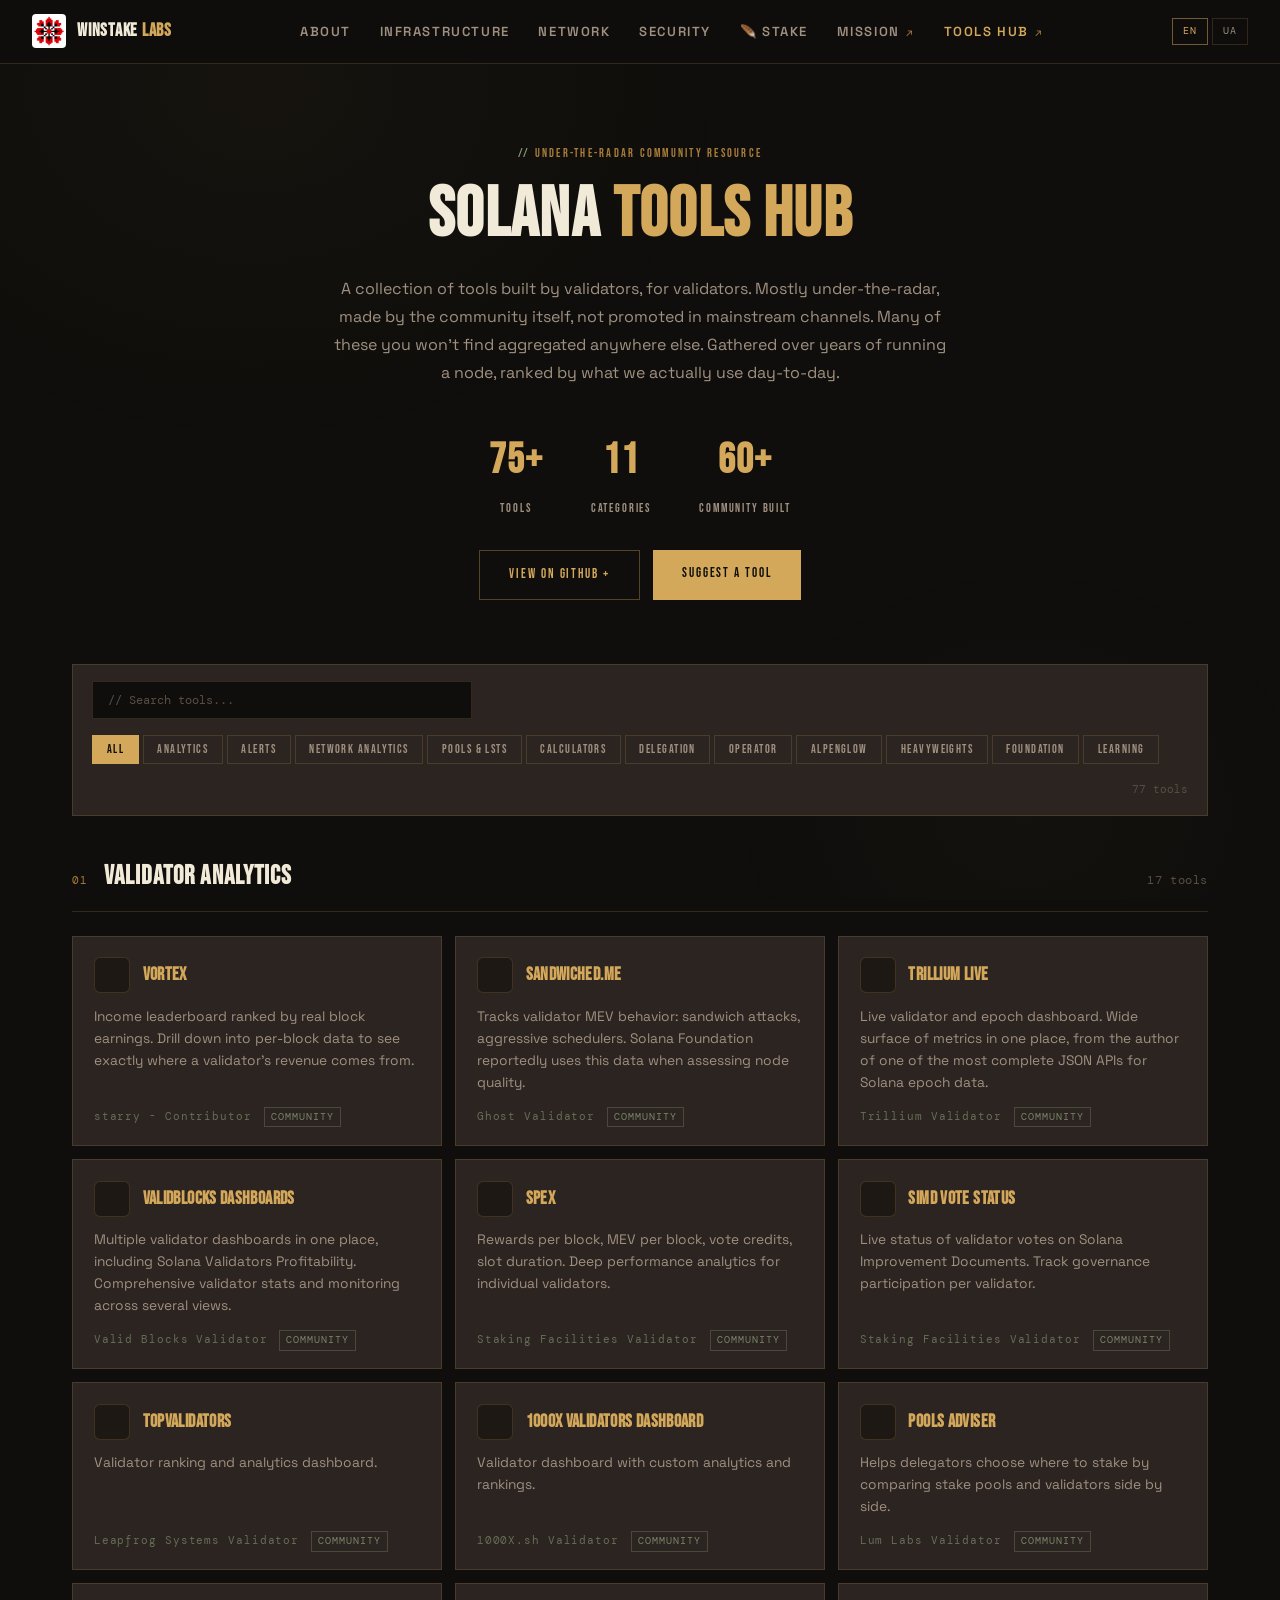
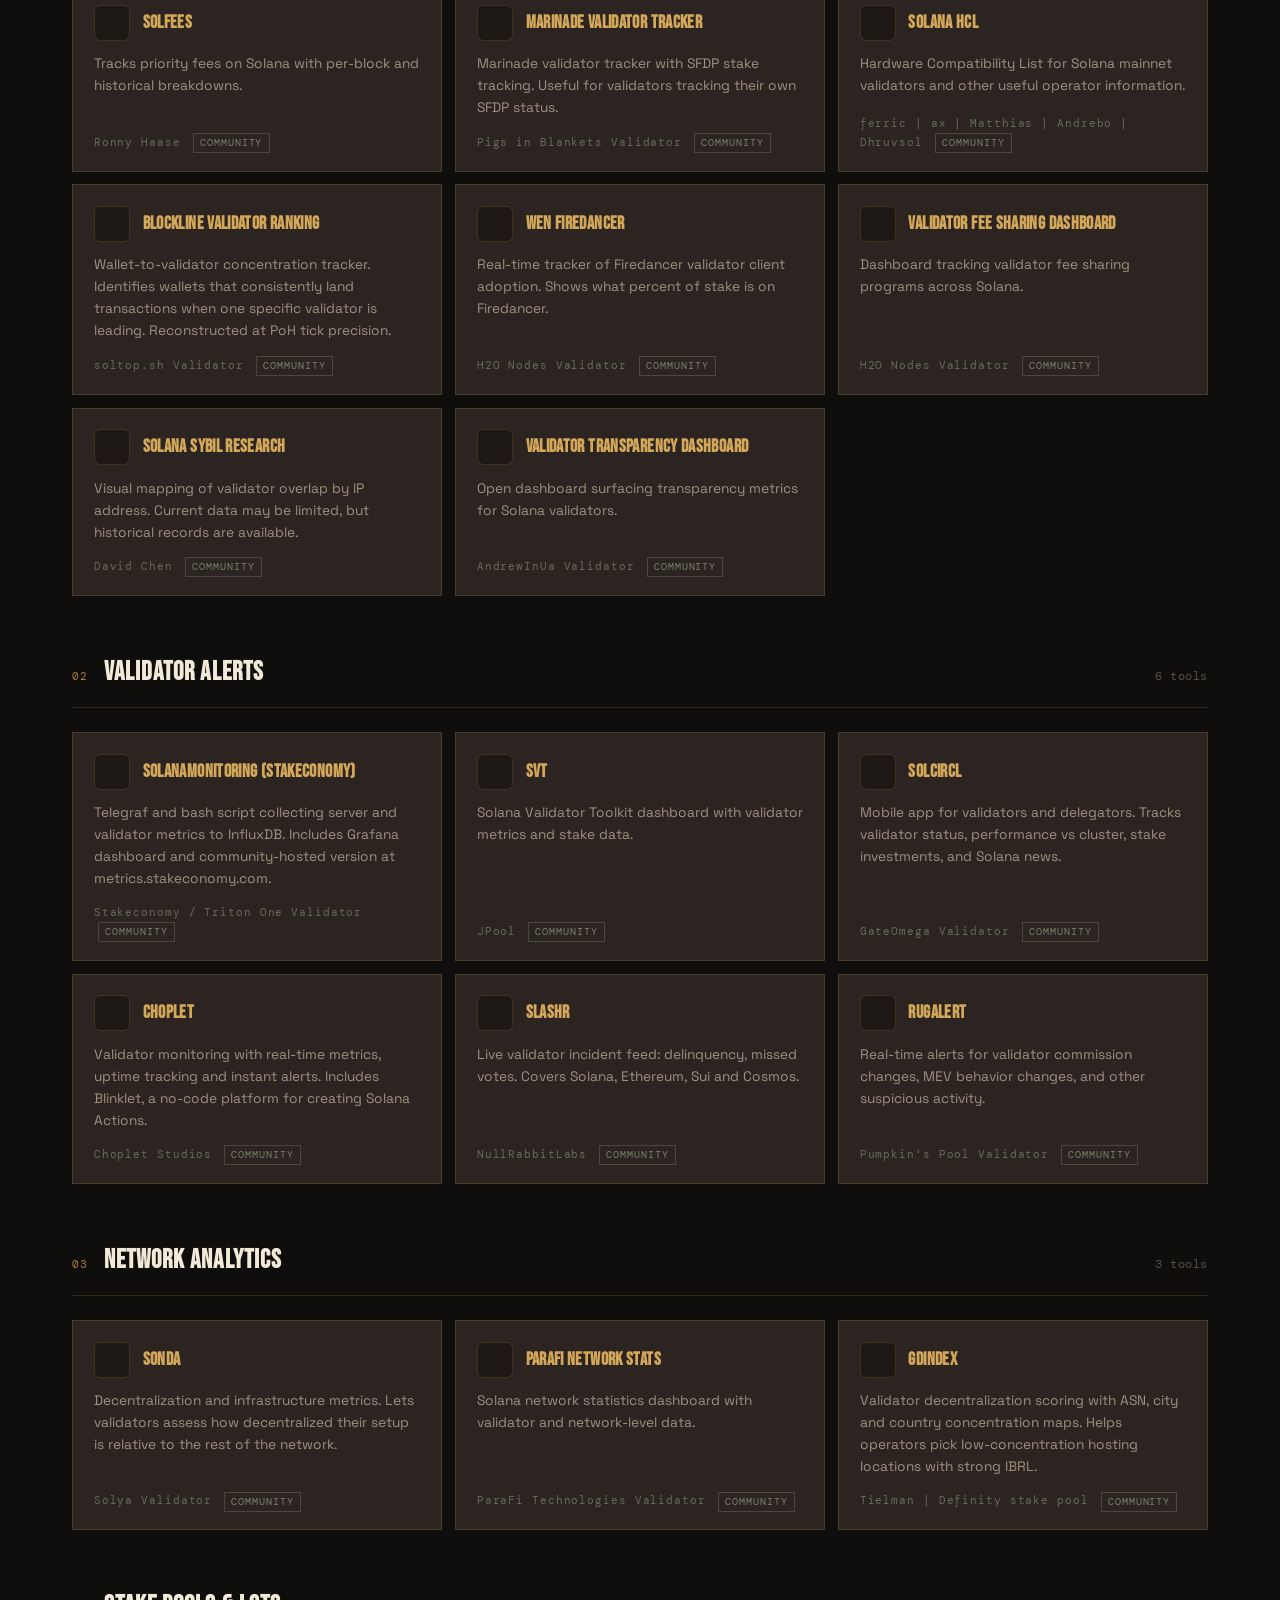
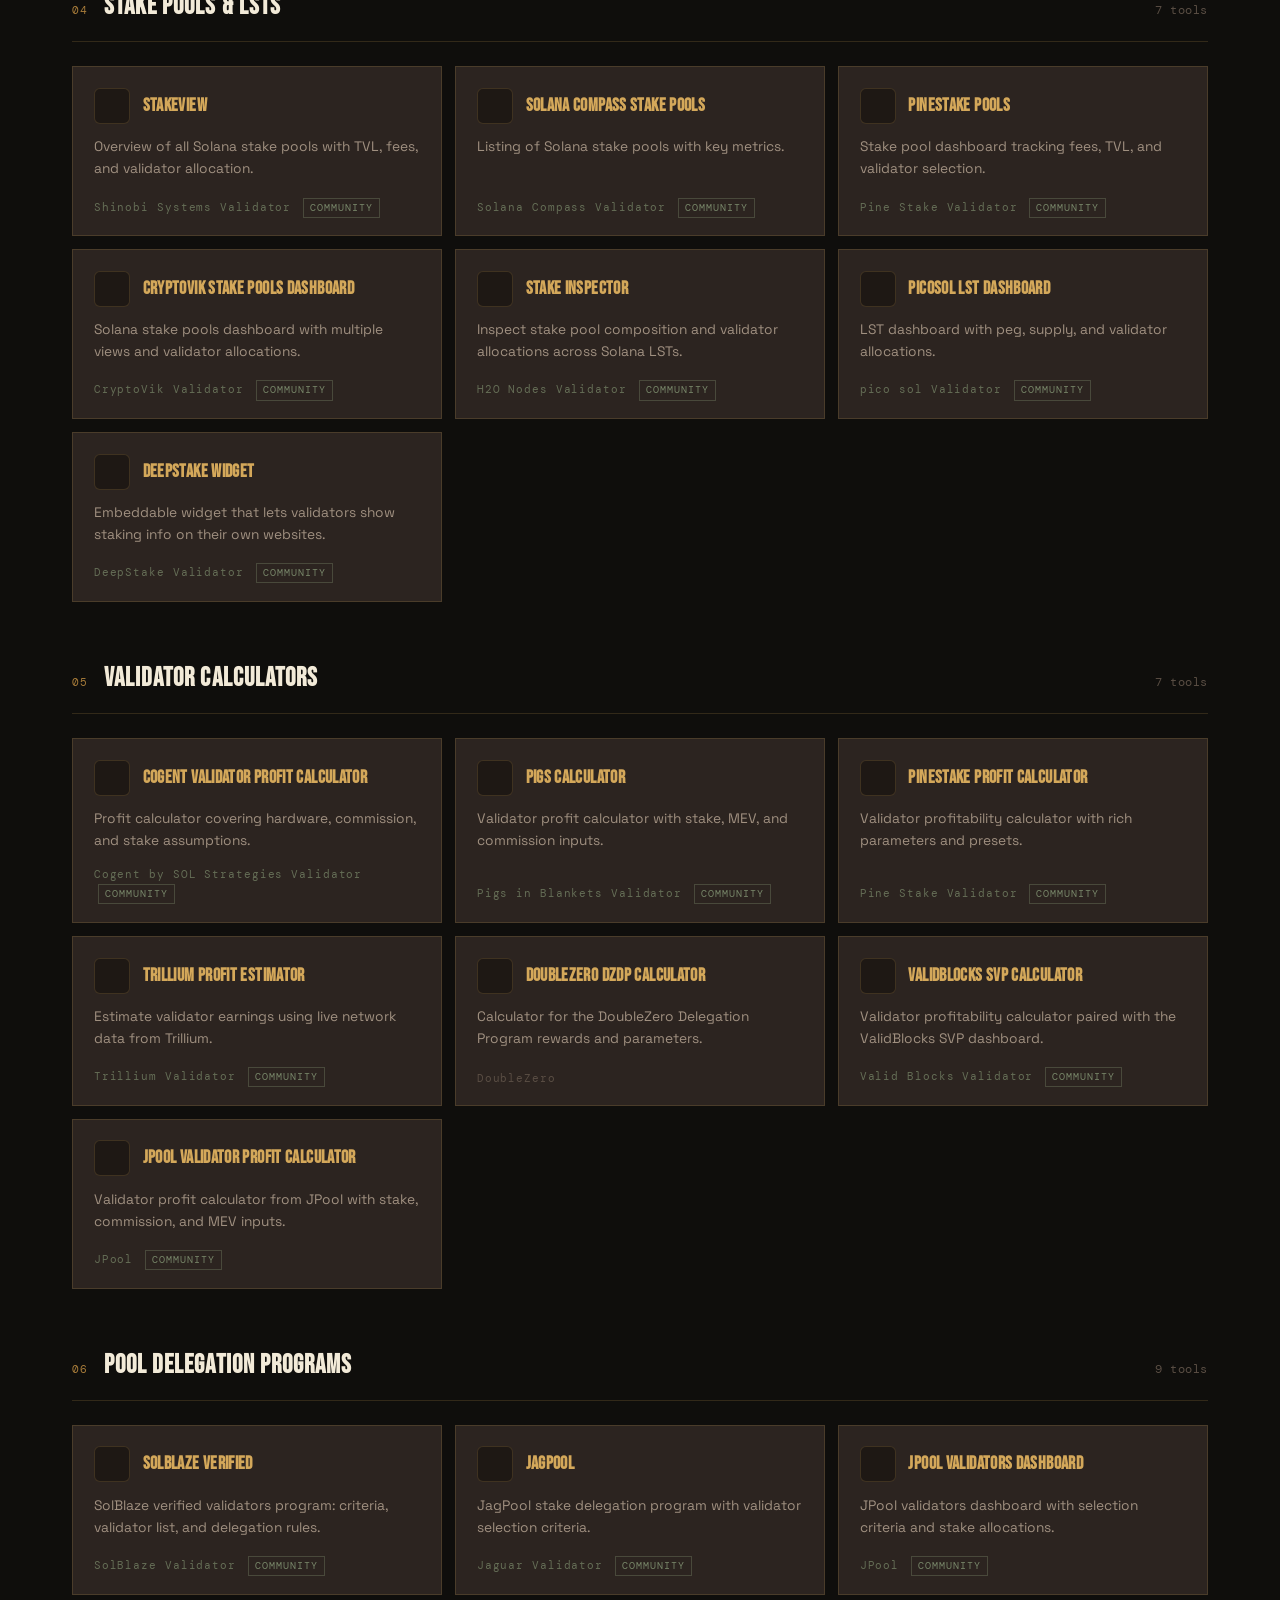
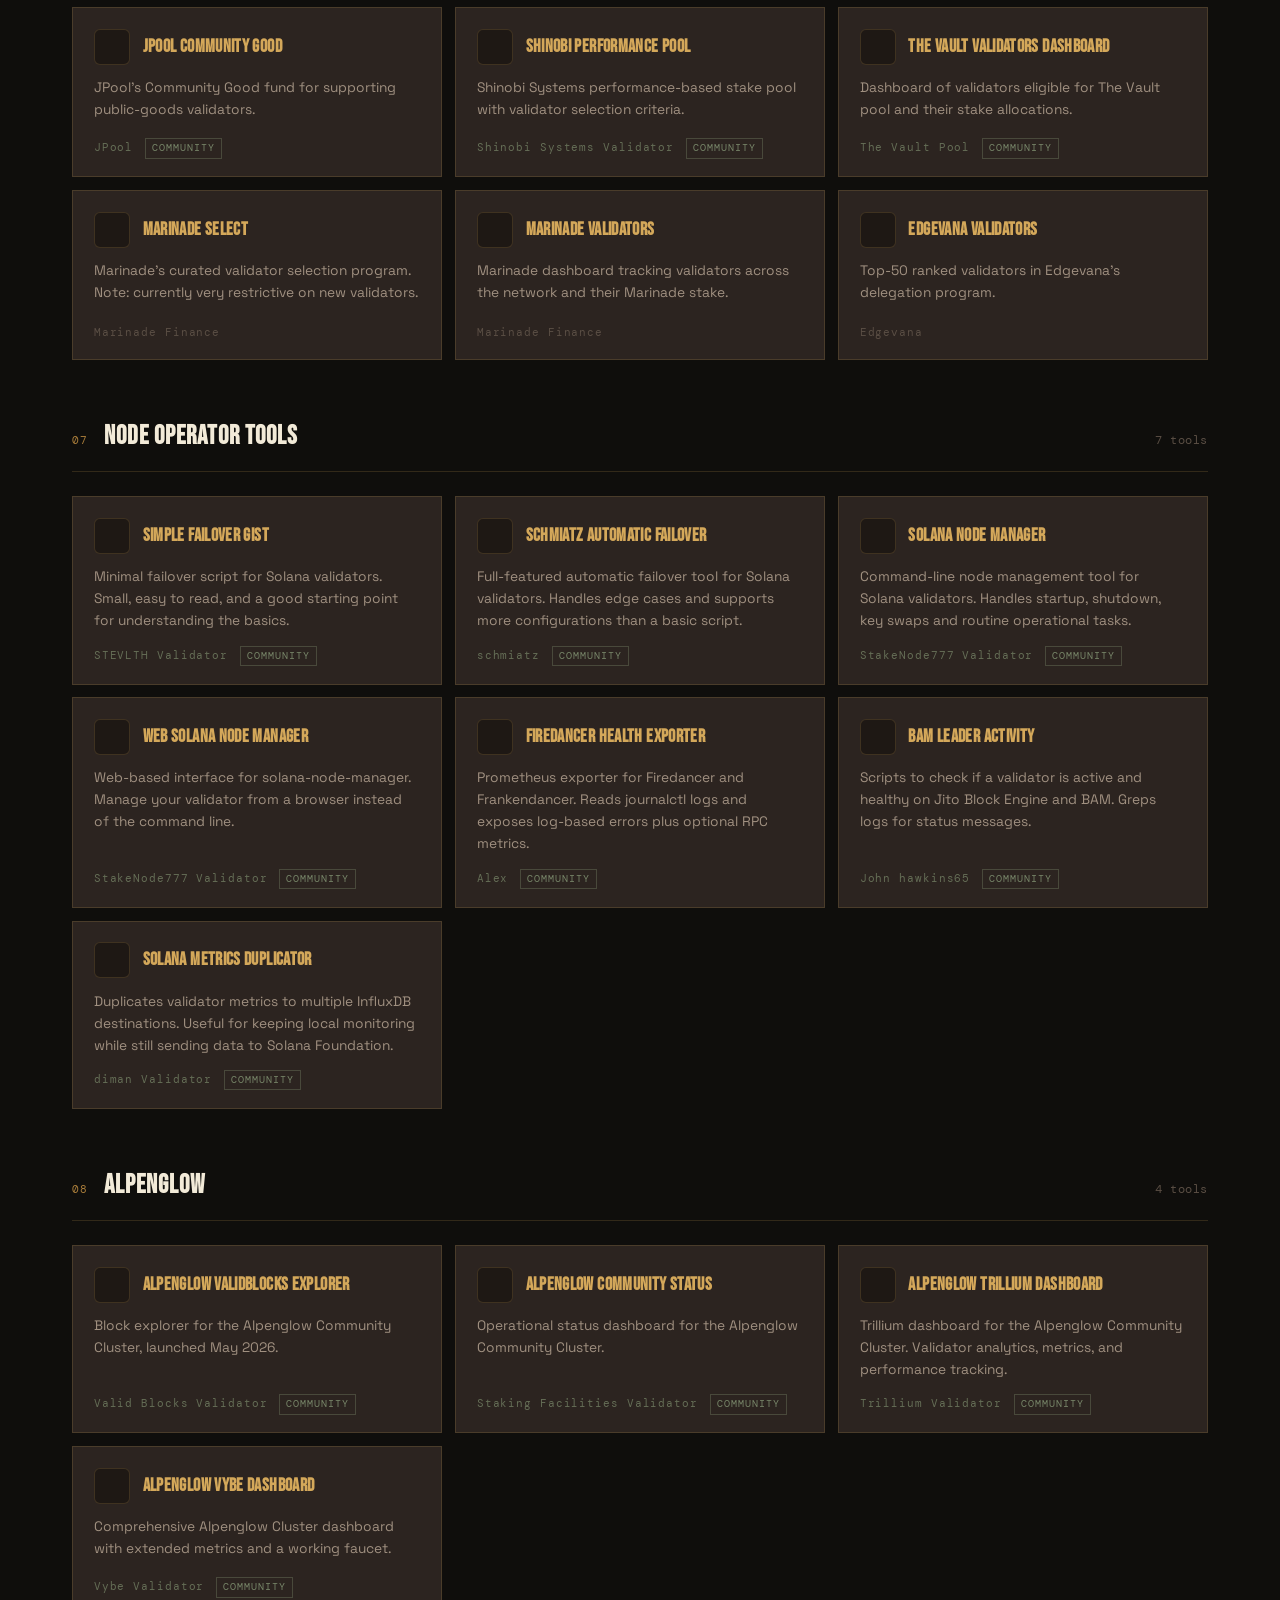
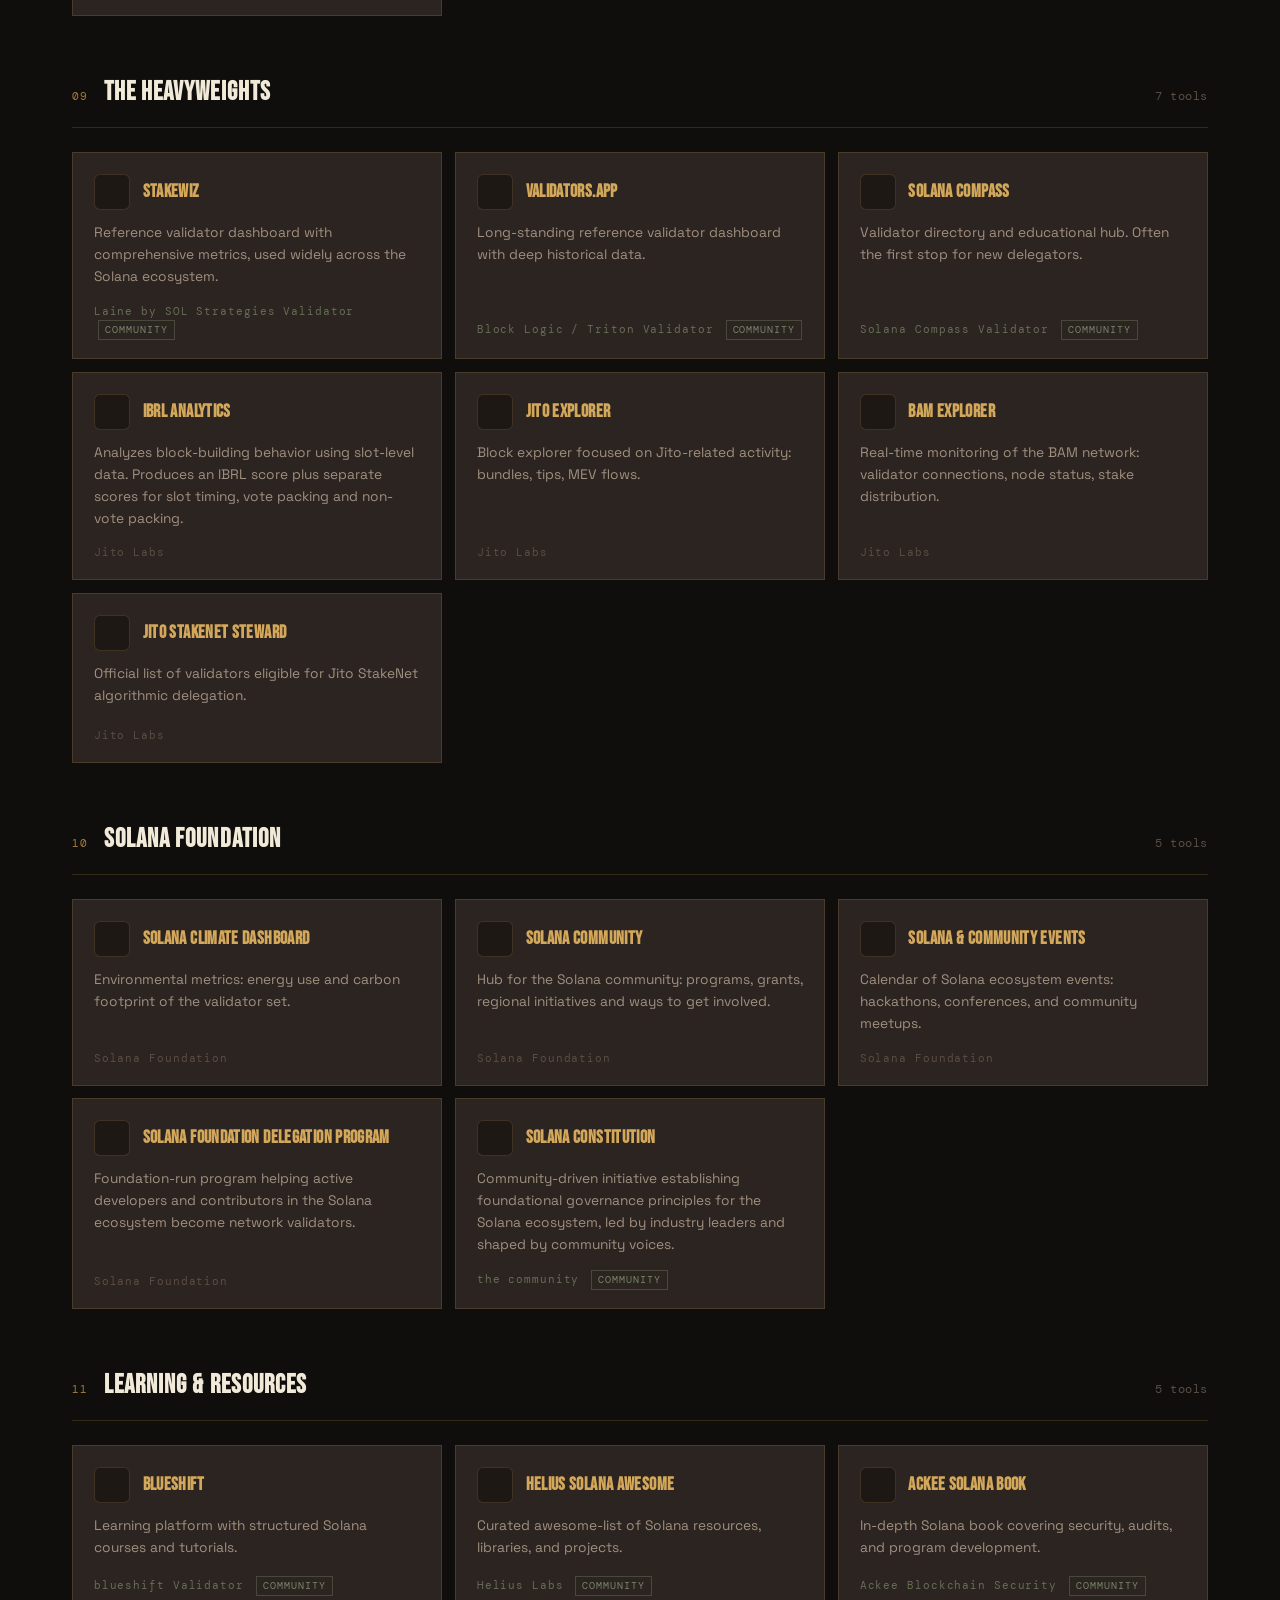
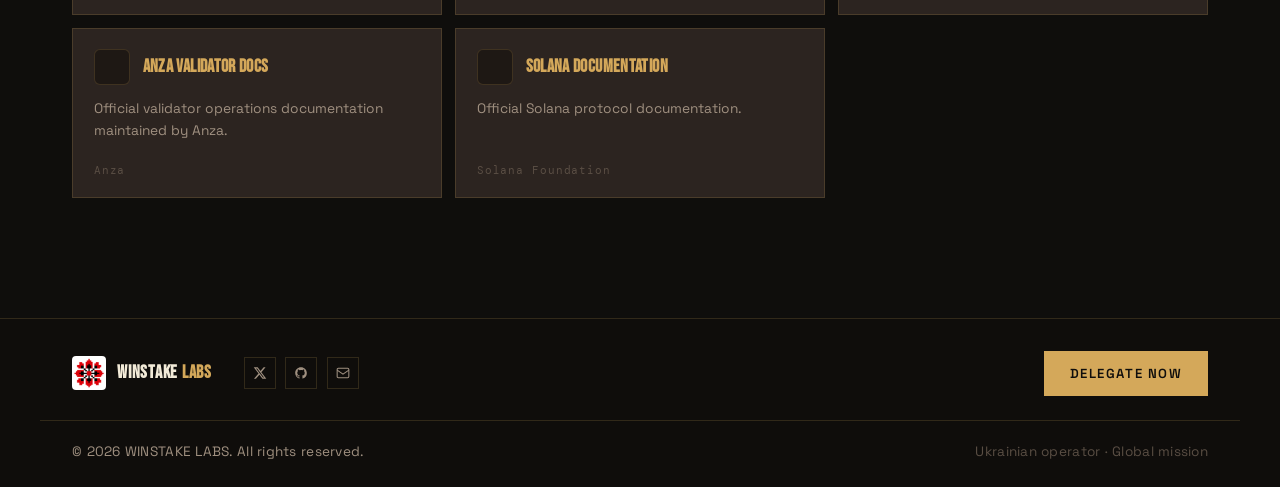
==== commit bd6419f3: "Add files via upload" ====
--- a/tools.html
+++ b/tools.html
@@ -98,19 +98,18 @@
   <div class="section-tag">Under-the-Radar Community Resource</div>
   <h1>SOLANA <em>TOOLS HUB</em></h1>
   <p class="hero-sub">A collection of tools built by validators, for validators. Mostly under-the-radar, made by the community itself, not promoted in mainstream channels. Many of these you won't find aggregated anywhere else. Gathered over years of running a node, ranked by what we actually use day-to-day.</p>
-  <p class="hero-sub" style="margin-top:-1.2rem;font-size:0.9rem;color:var(--text-dim);font-style:italic;">60 tools across 10 categories. Verified, curated, and kept fresh.</p>
 
   <div class="hero-stats">
     <div class="hero-stat">
-      <div class="hero-stat-num">60</div>
+      <div class="hero-stat-num">75+</div>
       <div class="hero-stat-label">Tools</div>
     </div>
     <div class="hero-stat">
-      <div class="hero-stat-num">9</div>
+      <div class="hero-stat-num">11</div>
       <div class="hero-stat-label">Categories</div>
     </div>
     <div class="hero-stat">
-      <div class="hero-stat-num">40+</div>
+      <div class="hero-stat-num">60+</div>
       <div class="hero-stat-label">Community Built</div>
     </div>
   </div>
@@ -127,25 +126,26 @@
     <button class="filter-btn active" data-cat="all">All</button>
     <button class="filter-btn" data-cat="analytics">Analytics</button>
     <button class="filter-btn" data-cat="alerts">Alerts</button>
-    <button class="filter-btn" data-cat="pools">Pools & LSTs</button>
+    <button class="filter-btn" data-cat="network">Network Analytics</button>
+    <button class="filter-btn" data-cat="pools">Pools &amp; LSTs</button>
     <button class="filter-btn" data-cat="calc">Calculators</button>
     <button class="filter-btn" data-cat="delegation">Delegation</button>
     <button class="filter-btn" data-cat="operator">Operator</button>
     <button class="filter-btn" data-cat="alpenglow">Alpenglow</button>
-    <button class="filter-btn" data-cat="special">Special</button>
-    <button class="filter-btn" data-cat="established">Established</button>
+    <button class="filter-btn" data-cat="heavyweights">Heavyweights</button>
+    <button class="filter-btn" data-cat="foundation">Foundation</button>
     <button class="filter-btn" data-cat="learning">Learning</button>
   </div>
-  <span class="visible-count" id="visibleCount">60 tools</span>
+  <span class="visible-count" id="visibleCount">77 tools</span>
 </div>
 
 <div class="empty" id="emptyState"><p>// No tools match your search.</p></div>
 
-<section class="category reveal reveal" data-cat="analytics">
+<section class="category reveal" data-cat="analytics">
   <div class="cat-header">
     <span class="cat-num">01</span>
     <span class="cat-title">Validator Analytics</span>
-    <span class="cat-count">22 tools</span>
+    <span class="cat-count">17 tools</span>
   </div>
   <div class="tools-grid">
       <a href="https://app.vx.tools/leaderboards/income" target="_blank" rel="noopener" class="tool-card" data-cat="analytics" data-name="vortex income leaderboard earnings block revenue">
@@ -154,7 +154,7 @@
           <div class="tool-name">Vortex</div>
         </div>
         <div class="tool-desc">Income leaderboard ranked by real block earnings. Drill down into per-block data to see exactly where a validator's revenue comes from.</div>
-        <div class="tool-builder">Vortex team </div>
+        <div class="tool-builder community">starry - Contributor <span class="community-badge">community</span></div>
       </a>
       <a href="https://sandwiched.me/validators" target="_blank" rel="noopener" class="tool-card" data-cat="analytics" data-name="sandwiched mev sandwich attack behavior scheduler">
         <div class="tool-head">
@@ -162,41 +162,147 @@
           <div class="tool-name">Sandwiched.me</div>
         </div>
         <div class="tool-desc">Tracks validator MEV behavior: sandwich attacks, aggressive schedulers. Solana Foundation reportedly uses this data when assessing node quality.</div>
-        <div class="tool-builder community">The Ghost Team <span class="community-badge">community</span></div>
-      </a>
-      <a href="https://trillium.so/" target="_blank" rel="noopener" class="tool-card" data-cat="analytics" data-name="trillium epoch dashboard api validator metrics">
-        <div class="tool-head">
-          <span class="tool-favicon-slot"></span>
-          <div class="tool-name">Trillium</div>
+        <div class="tool-builder community">Ghost Validator <span class="community-badge">community</span></div>
+      </a>
+      <a href="https://trillium.so/" target="_blank" rel="noopener" class="tool-card" data-cat="analytics" data-name="trillium live validator epoch dashboard metrics json api">
+        <div class="tool-head">
+          <span class="tool-favicon-slot"></span>
+          <div class="tool-name">Trillium Live</div>
         </div>
         <div class="tool-desc">Live validator and epoch dashboard. Wide surface of metrics in one place, from the author of one of the most complete JSON APIs for Solana epoch data.</div>
-        <div class="tool-builder community">Trillium <span class="community-badge">community</span></div>
-      </a>
-      <a href="https://dashboards.validblocks.com/svp" target="_blank" rel="noopener" class="tool-card" data-cat="analytics" data-name="validblocks svp profitability stats monitoring">
-        <div class="tool-head">
-          <span class="tool-favicon-slot"></span>
-          <div class="tool-name">ValidBlocks SVP</div>
-        </div>
-        <div class="tool-desc">Solana Validators Profitability dashboard. Comprehensive validator stats and monitoring, powered by Trillium data.</div>
-        <div class="tool-builder community">ValidBlocks <span class="community-badge">community</span></div>
-      </a>
-      <a href="https://ibrl.wtf/" target="_blank" rel="noopener" class="tool-card" data-cat="analytics" data-name="ibrl score block building slot timing vote packing">
-        <div class="tool-head">
-          <span class="tool-favicon-slot"></span>
-          <div class="tool-name">IBRL Analytics</div>
-        </div>
-        <div class="tool-desc">Analyzes block-building behavior using slot-level data. Produces an IBRL score plus separate scores for slot timing, vote packing and non-vote packing.</div>
-        <div class="tool-builder">Jito </div>
-      </a>
-      <a href="https://spex.stakingfacilities.com/" target="_blank" rel="noopener" class="tool-card" data-cat="analytics" data-name="spex staking facilities rewards mev credits slot">
+        <div class="tool-builder community">Trillium Validator <span class="community-badge">community</span></div>
+      </a>
+      <a href="https://dashboards.validblocks.com" target="_blank" rel="noopener" class="tool-card" data-cat="analytics" data-name="validblocks dashboards validators profitability monitoring stats">
+        <div class="tool-head">
+          <span class="tool-favicon-slot"></span>
+          <div class="tool-name">ValidBlocks dashboards</div>
+        </div>
+        <div class="tool-desc">Multiple validator dashboards in one place, including Solana Validators Profitability. Comprehensive validator stats and monitoring across several views.</div>
+        <div class="tool-builder community">Valid Blocks Validator <span class="community-badge">community</span></div>
+      </a>
+      <a href="https://spex.stakingfacilities.com/" target="_blank" rel="noopener" class="tool-card" data-cat="analytics" data-name="spex rewards block mev vote credits slot duration performance">
         <div class="tool-head">
           <span class="tool-favicon-slot"></span>
           <div class="tool-name">SPEX</div>
         </div>
         <div class="tool-desc">Rewards per block, MEV per block, vote credits, slot duration. Deep performance analytics for individual validators.</div>
-        <div class="tool-builder">Staking Facilities </div>
-      </a>
-      <a href="https://svt.one/dashboard" target="_blank" rel="noopener" class="tool-card" data-cat="analytics" data-name="svt toolkit dashboard metrics stake jpool">
+        <div class="tool-builder community">Staking Facilities Validator <span class="community-badge">community</span></div>
+      </a>
+      <a href="https://simd-votes.stakingfacilities.com/" target="_blank" rel="noopener" class="tool-card" data-cat="analytics" data-name="simd votes status governance validator improvement document">
+        <div class="tool-head">
+          <span class="tool-favicon-slot"></span>
+          <div class="tool-name">SIMD Vote Status</div>
+        </div>
+        <div class="tool-desc">Live status of validator votes on Solana Improvement Documents. Track governance participation per validator.</div>
+        <div class="tool-builder community">Staking Facilities Validator <span class="community-badge">community</span></div>
+      </a>
+<a href="https://topvalidators.app/" target="_blank" rel="noopener" class="tool-card" data-cat="analytics" data-name="topvalidators dashboard ranking leapfrog">
+        <div class="tool-head">
+          <span class="tool-favicon-slot"></span>
+          <div class="tool-name">TopValidators</div>
+        </div>
+        <div class="tool-desc">Validator ranking and analytics dashboard.</div>
+        <div class="tool-builder community">Leapfrog Systems Validator <span class="community-badge">community</span></div>
+      </a>
+      <a href="https://1000x.sh/validators" target="_blank" rel="noopener" class="tool-card" data-cat="analytics" data-name="1000x validators dashboard analytics">
+        <div class="tool-head">
+          <span class="tool-favicon-slot"></span>
+          <div class="tool-name">1000x validators dashboard</div>
+        </div>
+        <div class="tool-desc">Validator dashboard with custom analytics and rankings.</div>
+        <div class="tool-builder community">1000X.sh Validator <span class="community-badge">community</span></div>
+      </a>
+      <a href="https://pools-adviser.lumlabs.io/" target="_blank" rel="noopener" class="tool-card" data-cat="analytics" data-name="pools adviser stake pool comparison delegators side by side">
+        <div class="tool-head">
+          <span class="tool-favicon-slot"></span>
+          <div class="tool-name">Pools Adviser</div>
+        </div>
+        <div class="tool-desc">Helps delegators choose where to stake by comparing stake pools and validators side by side.</div>
+        <div class="tool-builder community">Lum Labs Validator <span class="community-badge">community</span></div>
+      </a>
+      <a href="https://www.solfees.fyi/" target="_blank" rel="noopener" class="tool-card" data-cat="analytics" data-name="solfees priority fees per block historical breakdown">
+        <div class="tool-head">
+          <span class="tool-favicon-slot"></span>
+          <div class="tool-name">SolFees</div>
+        </div>
+        <div class="tool-desc">Tracks priority fees on Solana with per-block and historical breakdowns.</div>
+        <div class="tool-builder community">Ronny Haase <span class="community-badge">community</span></div>
+      </a>
+      <a href="https://marisam.vercel.app/" target="_blank" rel="noopener" class="tool-card" data-cat="analytics" data-name="marinade validator tracker sfdp stake marisam pigs in blankets">
+        <div class="tool-head">
+          <span class="tool-favicon-slot"></span>
+          <div class="tool-name">Marinade Validator Tracker</div>
+        </div>
+        <div class="tool-desc">Marinade validator tracker with SFDP stake tracking. Useful for validators tracking their own SFDP status.</div>
+        <div class="tool-builder community">Pigs in Blankets Validator <span class="community-badge">community</span></div>
+      </a>
+      <a href="https://www.solanahcl.org/" target="_blank" rel="noopener" class="tool-card" data-cat="analytics" data-name="solana hcl hardware compatibility list mainnet validator operator info">
+        <div class="tool-head">
+          <span class="tool-favicon-slot"></span>
+          <div class="tool-name">Solana HCL</div>
+        </div>
+        <div class="tool-desc">Hardware Compatibility List for Solana mainnet validators and other useful operator information.</div>
+        <div class="tool-builder community">ferric | ax | Matthias | Andrebo | Dhruvsol <span class="community-badge">community</span></div>
+      </a>
+      <a href="https://dev.blockline.sh/validator-ranking" target="_blank" rel="noopener" class="tool-card" data-cat="analytics" data-name="blockline validator ranking wallet concentration leader slot poh soltop">
+        <div class="tool-head">
+          <span class="tool-favicon-slot"></span>
+          <div class="tool-name">Blockline Validator Ranking</div>
+        </div>
+        <div class="tool-desc">Wallet-to-validator concentration tracker. Identifies wallets that consistently land transactions when one specific validator is leading. Reconstructed at PoH tick precision.</div>
+        <div class="tool-builder community">soltop.sh Validator <span class="community-badge">community</span></div>
+      </a>
+      <a href="https://www.wenfiredancer.com/" target="_blank" rel="noopener" class="tool-card" data-cat="analytics" data-name="wen firedancer validator client adoption tracker real time">
+        <div class="tool-head">
+          <span class="tool-favicon-slot"></span>
+          <div class="tool-name">Wen Firedancer</div>
+        </div>
+        <div class="tool-desc">Real-time tracker of Firedancer validator client adoption. Shows what percent of stake is on Firedancer.</div>
+        <div class="tool-builder community">H2O Nodes Validator <span class="community-badge">community</span></div>
+      </a>
+      <a href="https://solsharing.com/" target="_blank" rel="noopener" class="tool-card" data-cat="analytics" data-name="validator fee sharing dashboard solsharing h2o nodes">
+        <div class="tool-head">
+          <span class="tool-favicon-slot"></span>
+          <div class="tool-name">Validator Fee Sharing Dashboard</div>
+        </div>
+        <div class="tool-desc">Dashboard tracking validator fee sharing programs across Solana.</div>
+        <div class="tool-builder community">H2O Nodes Validator <span class="community-badge">community</span></div>
+      </a>
+      <a href="https://ssr.ragged.me/" target="_blank" rel="noopener" class="tool-card" data-cat="analytics" data-name="solana sybil research ssr ragged validator ip overlap historical">
+        <div class="tool-head">
+          <span class="tool-favicon-slot"></span>
+          <div class="tool-name">Solana Sybil Research</div>
+        </div>
+        <div class="tool-desc">Visual mapping of validator overlap by IP address. Current data may be limited, but historical records are available.</div>
+        <div class="tool-builder community">David Chen <span class="community-badge">community</span></div>
+      </a>
+      <a href="https://validator-transparency-dashboard.vercel.app/" target="_blank" rel="noopener" class="tool-card" data-cat="analytics" data-name="validator transparency dashboard metrics open solana">
+        <div class="tool-head">
+          <span class="tool-favicon-slot"></span>
+          <div class="tool-name">Validator Transparency Dashboard</div>
+        </div>
+        <div class="tool-desc">Open dashboard surfacing transparency metrics for Solana validators.</div>
+        <div class="tool-builder community">AndrewInUa Validator <span class="community-badge">community</span></div>
+      </a>
+  </div>
+</section>
+
+<section class="category reveal" data-cat="alerts">
+  <div class="cat-header">
+    <span class="cat-num">02</span>
+    <span class="cat-title">Validator Alerts</span>
+    <span class="cat-count">6 tools</span>
+  </div>
+  <div class="tools-grid">
+      <a href="https://github.com/stakeconomy/solanamonitoring" target="_blank" rel="noopener" class="tool-card" data-cat="alerts" data-name="solanamonitoring stakeconomy telegraf bash script influxdb grafana monitor">
+        <div class="tool-head">
+          <span class="tool-favicon-slot"></span>
+          <div class="tool-name">SolanaMonitoring (Stakeconomy)</div>
+        </div>
+        <div class="tool-desc">Telegraf and bash script collecting server and validator metrics to InfluxDB. Includes Grafana dashboard and community-hosted version at metrics.stakeconomy.com.</div>
+        <div class="tool-builder community">Stakeconomy / Triton One Validator <span class="community-badge">community</span></div>
+      </a>
+      <a href="https://svt.one/dashboard" target="_blank" rel="noopener" class="tool-card" data-cat="alerts" data-name="svt solana validator toolkit dashboard stake metrics jpool">
         <div class="tool-head">
           <span class="tool-favicon-slot"></span>
           <div class="tool-name">SVT</div>
@@ -204,39 +310,437 @@
         <div class="tool-desc">Solana Validator Toolkit dashboard with validator metrics and stake data.</div>
         <div class="tool-builder community">JPool <span class="community-badge">community</span></div>
       </a>
-      <a href="https://sonda.network/" target="_blank" rel="noopener" class="tool-card" data-cat="analytics" data-name="sonda decentralization infrastructure datacenter">
-        <div class="tool-head">
-          <span class="tool-favicon-slot"></span>
-          <div class="tool-name">Sonda</div>
+      <a href="https://gateomega.com/solcircl/" target="_blank" rel="noopener" class="tool-card" data-cat="alerts" data-name="solcircl gateomega validator alerts monitoring">
+        <div class="tool-head">
+          <span class="tool-favicon-slot"></span>
+          <div class="tool-name">SolCircl</div>
+        </div>
+        <div class="tool-desc">Mobile app for validators and delegators. Tracks validator status, performance vs cluster, stake investments, and Solana news.</div>
+        <div class="tool-builder community">GateOmega Validator <span class="community-badge">community</span></div>
+      </a>
+      <a href="https://choplet.dev/" target="_blank" rel="noopener" class="tool-card" data-cat="alerts" data-name="choplet validator applet monitoring uptime alerts blinklet solana actions">
+        <div class="tool-head">
+          <span class="tool-favicon-slot"></span>
+          <div class="tool-name">Choplet</div>
+        </div>
+        <div class="tool-desc">Validator monitoring with real-time metrics, uptime tracking and instant alerts. Includes Blinklet, a no-code platform for creating Solana Actions.</div>
+        <div class="tool-builder community">Choplet Studios <span class="community-badge">community</span></div>
+      </a>
+      <a href="https://slashr.dev/" target="_blank" rel="noopener" class="tool-card" data-cat="alerts" data-name="slashr live incident feed delinquency missed votes solana ethereum sui cosmos">
+        <div class="tool-head">
+          <span class="tool-favicon-slot"></span>
+          <div class="tool-name">Slashr</div>
+        </div>
+        <div class="tool-desc">Live validator incident feed: delinquency, missed votes. Covers Solana, Ethereum, Sui and Cosmos.</div>
+        <div class="tool-builder community">NullRabbitLabs <span class="community-badge">community</span></div>
+      </a>
+      <a href="https://rugalert.pumpkinspool.com/" target="_blank" rel="noopener" class="tool-card" data-cat="alerts" data-name="rugalert pumpkins pool validator commission change alerts mev">
+        <div class="tool-head">
+          <span class="tool-favicon-slot"></span>
+          <div class="tool-name">RugAlert</div>
+        </div>
+        <div class="tool-desc">Real-time alerts for validator commission changes, MEV behavior changes, and other suspicious activity.</div>
+        <div class="tool-builder community">Pumpkin's Pool Validator <span class="community-badge">community</span></div>
+      </a>
+  </div>
+</section>
+
+<section class="category reveal" data-cat="network">
+  <div class="cat-header">
+    <span class="cat-num">03</span>
+    <span class="cat-title">Network Analytics</span>
+    <span class="cat-count">3 tools</span>
+  </div>
+  <div class="tools-grid">
+      <a href="https://sonda.network/" target="_blank" rel="noopener" class="tool-card" data-cat="network" data-name="sonda decentralization infrastructure metrics network solya validator">
+        <div class="tool-head">
+          <span class="tool-favicon-slot"></span>
+          <div class="tool-name">SONDA</div>
         </div>
         <div class="tool-desc">Decentralization and infrastructure metrics. Lets validators assess how decentralized their setup is relative to the rest of the network.</div>
         <div class="tool-builder community">Solya Validator <span class="community-badge">community</span></div>
       </a>
-      <a href="https://slashr.dev/" target="_blank" rel="noopener" class="tool-card" data-cat="analytics" data-name="slashr incident delinquency missed votes ethereum sui cosmos">
-        <div class="tool-head">
-          <span class="tool-favicon-slot"></span>
-          <div class="tool-name">Slashr</div>
-        </div>
-        <div class="tool-desc">Live validator incident feed: delinquency, missed votes. Covers Solana, Ethereum, Sui and Cosmos.</div>
-        <div class="tool-builder community">Slashr <span class="community-badge">community</span></div>
-      </a>
-      <a href="https://parafi.tech/solana/network-stats" target="_blank" rel="noopener" class="tool-card" data-cat="analytics" data-name="parafi network stats dashboard">
+      <a href="https://parafi.tech/solana/network-stats" target="_blank" rel="noopener" class="tool-card" data-cat="network" data-name="parafi network stats solana validator dashboard">
         <div class="tool-head">
           <span class="tool-favicon-slot"></span>
           <div class="tool-name">Parafi Network Stats</div>
         </div>
         <div class="tool-desc">Solana network statistics dashboard with validator and network-level data.</div>
-        <div class="tool-builder">Parafi </div>
-      </a>
-      <a href="https://pools-adviser.lumlabs.io/" target="_blank" rel="noopener" class="tool-card" data-cat="analytics" data-name="pools adviser delegator compare stake pools validators">
-        <div class="tool-head">
-          <span class="tool-favicon-slot"></span>
-          <div class="tool-name">Pools Adviser</div>
-        </div>
-        <div class="tool-desc">Helps delegators choose where to stake by comparing stake pools and validators side by side.</div>
-        <div class="tool-builder community">Lum Labs <span class="community-badge">community</span></div>
-      </a>
-      <a href="https://explorer.jito.wtf/" target="_blank" rel="noopener" class="tool-card" data-cat="analytics" data-name="jito explorer bundles tips mev flows block">
+        <div class="tool-builder community">ParaFi Technologies Validator <span class="community-badge">community</span></div>
+      </a>
+      <a href="https://gdindex.app/validator" target="_blank" rel="noopener" class="tool-card" data-cat="network" data-name="gdindex validator decentralization asn city country ibrl locations definity">
+        <div class="tool-head">
+          <span class="tool-favicon-slot"></span>
+          <div class="tool-name">GDIndex</div>
+        </div>
+        <div class="tool-desc">Validator decentralization scoring with ASN, city and country concentration maps. Helps operators pick low-concentration hosting locations with strong IBRL.</div>
+        <div class="tool-builder community">Tielman | Definity stake pool <span class="community-badge">community</span></div>
+      </a>
+  </div>
+</section>
+
+<section class="category reveal" data-cat="pools">
+  <div class="cat-header">
+    <span class="cat-num">04</span>
+    <span class="cat-title">Stake Pools &amp; LSTs</span>
+    <span class="cat-count">7 tools</span>
+  </div>
+  <div class="tools-grid">
+      <a href="https://stakeview.app/stakes" target="_blank" rel="noopener" class="tool-card" data-cat="pools" data-name="stakeview stake pools dashboard shinobi systems">
+        <div class="tool-head">
+          <span class="tool-favicon-slot"></span>
+          <div class="tool-name">Stakeview</div>
+        </div>
+        <div class="tool-desc">Overview of all Solana stake pools with TVL, fees, and validator allocation.</div>
+        <div class="tool-builder community">Shinobi Systems Validator <span class="community-badge">community</span></div>
+      </a>
+      <a href="https://solanacompass.com/stake-pools" target="_blank" rel="noopener" class="tool-card" data-cat="pools" data-name="solana compass stake pools list comparison">
+        <div class="tool-head">
+          <span class="tool-favicon-slot"></span>
+          <div class="tool-name">Solana Compass Stake Pools</div>
+        </div>
+        <div class="tool-desc">Listing of Solana stake pools with key metrics.</div>
+        <div class="tool-builder community">Solana Compass Validator <span class="community-badge">community</span></div>
+      </a>
+      <a href="https://www.pinestake.com/en/pools" target="_blank" rel="noopener" class="tool-card" data-cat="pools" data-name="pinestake pools solana lst validator dashboard">
+        <div class="tool-head">
+          <span class="tool-favicon-slot"></span>
+          <div class="tool-name">Pinestake Pools</div>
+        </div>
+        <div class="tool-desc">Stake pool dashboard tracking fees, TVL, and validator selection.</div>
+        <div class="tool-builder community">Pine Stake Validator <span class="community-badge">community</span></div>
+      </a>
+      <a href="https://www.cryptovik.info/solana-stakepools-dashboard/?tab=1" target="_blank" rel="noopener" class="tool-card" data-cat="pools" data-name="cryptovik stake pools dashboard solana monitoring">
+        <div class="tool-head">
+          <span class="tool-favicon-slot"></span>
+          <div class="tool-name">Cryptovik Stake Pools Dashboard</div>
+        </div>
+        <div class="tool-desc">Solana stake pools dashboard with multiple views and validator allocations.</div>
+        <div class="tool-builder community">CryptoVik Validator <span class="community-badge">community</span></div>
+      </a>
+      <a href="https://www.stakeinspector.com/" target="_blank" rel="noopener" class="tool-card" data-cat="pools" data-name="stake inspector h2o nodes solana lst pools validators">
+        <div class="tool-head">
+          <span class="tool-favicon-slot"></span>
+          <div class="tool-name">Stake Inspector</div>
+        </div>
+        <div class="tool-desc">Inspect stake pool composition and validator allocations across Solana LSTs.</div>
+        <div class="tool-builder community">H2O Nodes Validator <span class="community-badge">community</span></div>
+      </a>
+      <a href="https://www.pico-sol.com/en/lst/" target="_blank" rel="noopener" class="tool-card" data-cat="pools" data-name="picosol lst dashboard solana liquid staking tokens">
+        <div class="tool-head">
+          <span class="tool-favicon-slot"></span>
+          <div class="tool-name">PicoSOL LST Dashboard</div>
+        </div>
+        <div class="tool-desc">LST dashboard with peg, supply, and validator allocations.</div>
+        <div class="tool-builder community">pico sol Validator <span class="community-badge">community</span></div>
+      </a>
+      <a href="https://github.com/DeepStakeSol/deepstake-widget" target="_blank" rel="noopener" class="tool-card" data-cat="pools" data-name="deepstake widget embeddable staking info validator website">
+        <div class="tool-head">
+          <span class="tool-favicon-slot"></span>
+          <div class="tool-name">DeepStake Widget</div>
+        </div>
+        <div class="tool-desc">Embeddable widget that lets validators show staking info on their own websites.</div>
+        <div class="tool-builder community">DeepStake Validator <span class="community-badge">community</span></div>
+      </a>
+  </div>
+</section>
+
+<section class="category reveal" data-cat="calc">
+  <div class="cat-header">
+    <span class="cat-num">05</span>
+    <span class="cat-title">Validator Calculators</span>
+    <span class="cat-count">7 tools</span>
+  </div>
+  <div class="tools-grid">
+      <a href="https://cogentcrypto.io/ValidatorProfitCalculator" target="_blank" rel="noopener" class="tool-card" data-cat="calc" data-name="cogent validator profit calculator solana sol strategies">
+        <div class="tool-head">
+          <span class="tool-favicon-slot"></span>
+          <div class="tool-name">Cogent Validator Profit Calculator</div>
+        </div>
+        <div class="tool-desc">Profit calculator covering hardware, commission, and stake assumptions.</div>
+        <div class="tool-builder community">Cogent by SOL Strategies Validator <span class="community-badge">community</span></div>
+      </a>
+      <a href="https://solcalc.vercel.app/" target="_blank" rel="noopener" class="tool-card" data-cat="calc" data-name="pigs calculator solcalc validator profit pigs in blankets">
+        <div class="tool-head">
+          <span class="tool-favicon-slot"></span>
+          <div class="tool-name">Pigs Calculator</div>
+        </div>
+        <div class="tool-desc">Validator profit calculator with stake, MEV, and commission inputs.</div>
+        <div class="tool-builder community">Pigs in Blankets Validator <span class="community-badge">community</span></div>
+      </a>
+      <a href="https://www.pinestake.com/en/profit-calculator" target="_blank" rel="noopener" class="tool-card" data-cat="calc" data-name="pinestake profit calculator validator solana">
+        <div class="tool-head">
+          <span class="tool-favicon-slot"></span>
+          <div class="tool-name">Pinestake Profit Calculator</div>
+        </div>
+        <div class="tool-desc">Validator profitability calculator with rich parameters and presets.</div>
+        <div class="tool-builder community">Pine Stake Validator <span class="community-badge">community</span></div>
+      </a>
+      <a href="https://validator-profit-estimator.trillium.so/" target="_blank" rel="noopener" class="tool-card" data-cat="calc" data-name="trillium profit estimator validator earnings calculator">
+        <div class="tool-head">
+          <span class="tool-favicon-slot"></span>
+          <div class="tool-name">Trillium Profit Estimator</div>
+        </div>
+        <div class="tool-desc">Estimate validator earnings using live network data from Trillium.</div>
+        <div class="tool-builder community">Trillium Validator <span class="community-badge">community</span></div>
+      </a>
+      <a href="https://doublezero.xyz/dzdp/calculator" target="_blank" rel="noopener" class="tool-card" data-cat="calc" data-name="doublezero dzdp calculator delegation program">
+        <div class="tool-head">
+          <span class="tool-favicon-slot"></span>
+          <div class="tool-name">DoubleZero DZDP Calculator</div>
+        </div>
+        <div class="tool-desc">Calculator for the DoubleZero Delegation Program rewards and parameters.</div>
+        <div class="tool-builder">DoubleZero </div>
+      </a>
+      <a href="https://dashboards.validblocks.com/svpcalc" target="_blank" rel="noopener" class="tool-card" data-cat="calc" data-name="validblocks svp calculator profit validator">
+        <div class="tool-head">
+          <span class="tool-favicon-slot"></span>
+          <div class="tool-name">ValidBlocks SVP Calculator</div>
+        </div>
+        <div class="tool-desc">Validator profitability calculator paired with the ValidBlocks SVP dashboard.</div>
+        <div class="tool-builder community">Valid Blocks Validator <span class="community-badge">community</span></div>
+      </a>
+      <a href="https://app.jpool.one/validator-profit-calculator" target="_blank" rel="noopener" class="tool-card" data-cat="calc" data-name="jpool validator profit calculator solana">
+        <div class="tool-head">
+          <span class="tool-favicon-slot"></span>
+          <div class="tool-name">JPool Validator Profit Calculator</div>
+        </div>
+        <div class="tool-desc">Validator profit calculator from JPool with stake, commission, and MEV inputs.</div>
+        <div class="tool-builder community">JPool <span class="community-badge">community</span></div>
+      </a>
+  </div>
+</section>
+
+<section class="category reveal" data-cat="delegation">
+  <div class="cat-header">
+    <span class="cat-num">06</span>
+    <span class="cat-title">Pool Delegation Programs</span>
+    <span class="cat-count">9 tools</span>
+  </div>
+  <div class="tools-grid">
+      <a href="https://stake.solblaze.org/verified/" target="_blank" rel="noopener" class="tool-card" data-cat="delegation" data-name="solblaze verified validators stake pool program">
+        <div class="tool-head">
+          <span class="tool-favicon-slot"></span>
+          <div class="tool-name">SolBlaze Verified</div>
+        </div>
+        <div class="tool-desc">SolBlaze verified validators program: criteria, validator list, and delegation rules.</div>
+        <div class="tool-builder community">SolBlaze Validator <span class="community-badge">community</span></div>
+      </a>
+      <a href="https://www.jagpool.xyz/pool" target="_blank" rel="noopener" class="tool-card" data-cat="delegation" data-name="jagpool jaguar validator program stake pool">
+        <div class="tool-head">
+          <span class="tool-favicon-slot"></span>
+          <div class="tool-name">JagPool</div>
+        </div>
+        <div class="tool-desc">JagPool stake delegation program with validator selection criteria.</div>
+        <div class="tool-builder community">Jaguar Validator <span class="community-badge">community</span></div>
+      </a>
+      <a href="https://app.jpool.one/validators" target="_blank" rel="noopener" class="tool-card" data-cat="delegation" data-name="jpool validators dashboard stake pool delegation">
+        <div class="tool-head">
+          <span class="tool-favicon-slot"></span>
+          <div class="tool-name">JPool Validators Dashboard</div>
+        </div>
+        <div class="tool-desc">JPool validators dashboard with selection criteria and stake allocations.</div>
+        <div class="tool-builder community">JPool <span class="community-badge">community</span></div>
+      </a>
+      <a href="https://app.jpool.one/community-good" target="_blank" rel="noopener" class="tool-card" data-cat="delegation" data-name="jpool community good fund stake program">
+        <div class="tool-head">
+          <span class="tool-favicon-slot"></span>
+          <div class="tool-name">JPool Community Good</div>
+        </div>
+        <div class="tool-desc">JPool's Community Good fund for supporting public-goods validators.</div>
+        <div class="tool-builder community">JPool <span class="community-badge">community</span></div>
+      </a>
+      <a href="https://xshin.fi/#Validators" target="_blank" rel="noopener" class="tool-card" data-cat="delegation" data-name="shinobi performance pool validators xshin program">
+        <div class="tool-head">
+          <span class="tool-favicon-slot"></span>
+          <div class="tool-name">Shinobi Performance Pool</div>
+        </div>
+        <div class="tool-desc">Shinobi Systems performance-based stake pool with validator selection criteria.</div>
+        <div class="tool-builder community">Shinobi Systems Validator <span class="community-badge">community</span></div>
+      </a>
+      <a href="https://thevault.finance/validators" target="_blank" rel="noopener" class="tool-card" data-cat="delegation" data-name="the vault validators dashboard stake pool delegation">
+        <div class="tool-head">
+          <span class="tool-favicon-slot"></span>
+          <div class="tool-name">The Vault Validators Dashboard</div>
+        </div>
+        <div class="tool-desc">Dashboard of validators eligible for The Vault pool and their stake allocations.</div>
+        <div class="tool-builder community">The Vault Pool <span class="community-badge">community</span></div>
+      </a>
+      <a href="https://select.marinade.finance/" target="_blank" rel="noopener" class="tool-card" data-cat="delegation" data-name="marinade select validator program curated">
+        <div class="tool-head">
+          <span class="tool-favicon-slot"></span>
+          <div class="tool-name">Marinade Select</div>
+        </div>
+        <div class="tool-desc">Marinade's curated validator selection program. Note: currently very restrictive on new validators.</div>
+        <div class="tool-builder">Marinade Finance </div>
+      </a>
+      <a href="https://app.marinade.finance/network/validators/" target="_blank" rel="noopener" class="tool-card" data-cat="delegation" data-name="marinade validators official list finance network">
+        <div class="tool-head">
+          <span class="tool-favicon-slot"></span>
+          <div class="tool-name">Marinade Validators</div>
+        </div>
+        <div class="tool-desc">Marinade dashboard tracking validators across the network and their Marinade stake.</div>
+        <div class="tool-builder">Marinade Finance </div>
+      </a>
+      <a href="https://stake.edgevana.com/validators" target="_blank" rel="noopener" class="tool-card" data-cat="delegation" data-name="edgevana validators delegation program ranking">
+        <div class="tool-head">
+          <span class="tool-favicon-slot"></span>
+          <div class="tool-name">Edgevana Validators</div>
+        </div>
+        <div class="tool-desc">Top-50 ranked validators in Edgevana's delegation program.</div>
+        <div class="tool-builder">Edgevana </div>
+      </a>
+  </div>
+</section>
+
+<section class="category reveal" data-cat="operator">
+  <div class="cat-header">
+    <span class="cat-num">07</span>
+    <span class="cat-title">Node Operator Tools</span>
+    <span class="cat-count">7 tools</span>
+  </div>
+  <div class="tools-grid">
+      <a href="https://gist.github.com/STEVLTH/7f5304452115660f3ec85e729bb4a29e" target="_blank" rel="noopener" class="tool-card" data-cat="operator" data-name="failover script simple gist validator stevlth">
+        <div class="tool-head">
+          <span class="tool-favicon-slot"></span>
+          <div class="tool-name">Simple Failover Gist</div>
+        </div>
+        <div class="tool-desc">Minimal failover script for Solana validators. Small, easy to read, and a good starting point for understanding the basics.</div>
+        <div class="tool-builder community">STEVLTH Validator <span class="community-badge">community</span></div>
+      </a>
+      <a href="https://github.com/schmiatz/solana-validator-automatic-failover" target="_blank" rel="noopener" class="tool-card" data-cat="operator" data-name="schmiatz automatic failover validator feature rich">
+        <div class="tool-head">
+          <span class="tool-favicon-slot"></span>
+          <div class="tool-name">Schmiatz Automatic Failover</div>
+        </div>
+        <div class="tool-desc">Full-featured automatic failover tool for Solana validators. Handles edge cases and supports more configurations than a basic script.</div>
+        <div class="tool-builder community">schmiatz <span class="community-badge">community</span></div>
+      </a>
+      <a href="https://github.com/StakeNode777/solana-node-manager" target="_blank" rel="noopener" class="tool-card" data-cat="operator" data-name="solana node manager command line cli stakenode777">
+        <div class="tool-head">
+          <span class="tool-favicon-slot"></span>
+          <div class="tool-name">Solana Node Manager</div>
+        </div>
+        <div class="tool-desc">Command-line node management tool for Solana validators. Handles startup, shutdown, key swaps and routine operational tasks.</div>
+        <div class="tool-builder community">StakeNode777 Validator <span class="community-badge">community</span></div>
+      </a>
+      <a href="https://github.com/StakeNode777/web-solana-node-manager" target="_blank" rel="noopener" class="tool-card" data-cat="operator" data-name="web solana node manager interface stakenode777">
+        <div class="tool-head">
+          <span class="tool-favicon-slot"></span>
+          <div class="tool-name">Web Solana Node Manager</div>
+        </div>
+        <div class="tool-desc">Web-based interface for solana-node-manager. Manage your validator from a browser instead of the command line.</div>
+        <div class="tool-builder community">StakeNode777 Validator <span class="community-badge">community</span></div>
+      </a>
+      <a href="https://github.com/Lvk2015/firedancer-health-exporter" target="_blank" rel="noopener" class="tool-card" data-cat="operator" data-name="firedancer health exporter prometheus frankendancer journalctl logs rpc">
+        <div class="tool-head">
+          <span class="tool-favicon-slot"></span>
+          <div class="tool-name">Firedancer Health Exporter</div>
+        </div>
+        <div class="tool-desc">Prometheus exporter for Firedancer and Frankendancer. Reads journalctl logs and exposes log-based errors plus optional RPC metrics.</div>
+        <div class="tool-builder community">Alex <span class="community-badge">community</span></div>
+      </a>
+      <a href="https://github.com/hawkins65/bam-leader-activity" target="_blank" rel="noopener" class="tool-card" data-cat="operator" data-name="bam leader activity scripts jito block engine validator health logs">
+        <div class="tool-head">
+          <span class="tool-favicon-slot"></span>
+          <div class="tool-name">BAM Leader Activity</div>
+        </div>
+        <div class="tool-desc">Scripts to check if a validator is active and healthy on Jito Block Engine and BAM. Greps logs for status messages.</div>
+        <div class="tool-builder community">John hawkins65 <span class="community-badge">community</span></div>
+      </a>
+      <a href="https://github.com/diman-io/solana-metrics-duplicator" target="_blank" rel="noopener" class="tool-card" data-cat="operator" data-name="solana metrics duplicator influxdb local foundation diman">
+        <div class="tool-head">
+          <span class="tool-favicon-slot"></span>
+          <div class="tool-name">Solana Metrics Duplicator</div>
+        </div>
+        <div class="tool-desc">Duplicates validator metrics to multiple InfluxDB destinations. Useful for keeping local monitoring while still sending data to Solana Foundation.</div>
+        <div class="tool-builder community">diman Validator <span class="community-badge">community</span></div>
+      </a>
+  </div>
+</section>
+
+<section class="category reveal" data-cat="alpenglow">
+  <div class="cat-header">
+    <span class="cat-num">08</span>
+    <span class="cat-title">Alpenglow</span>
+    <span class="cat-count">4 tools</span>
+  </div>
+  <div class="tools-grid">
+      <a href="https://ag.validblocks.com/" target="_blank" rel="noopener" class="tool-card" data-cat="alpenglow" data-name="alpenglow validblocks explorer block community cluster 2026">
+        <div class="tool-head">
+          <span class="tool-favicon-slot"></span>
+          <div class="tool-name">Alpenglow ValidBlocks Explorer</div>
+        </div>
+        <div class="tool-desc">Block explorer for the Alpenglow Community Cluster, launched May 2026.</div>
+        <div class="tool-builder community">Valid Blocks Validator <span class="community-badge">community</span></div>
+      </a>
+      <a href="https://ag-community-status.stakingfacilities.com/" target="_blank" rel="noopener" class="tool-card" data-cat="alpenglow" data-name="alpenglow community status operational dashboard staking facilities">
+        <div class="tool-head">
+          <span class="tool-favicon-slot"></span>
+          <div class="tool-name">Alpenglow Community Status</div>
+        </div>
+        <div class="tool-desc">Operational status dashboard for the Alpenglow Community Cluster.</div>
+        <div class="tool-builder community">Staking Facilities Validator <span class="community-badge">community</span></div>
+      </a>
+      <a href="https://alpenglow.trillium.so/" target="_blank" rel="noopener" class="tool-card" data-cat="alpenglow" data-name="alpenglow trillium dashboard analytics community cluster metrics">
+        <div class="tool-head">
+          <span class="tool-favicon-slot"></span>
+          <div class="tool-name">Alpenglow Trillium Dashboard</div>
+        </div>
+        <div class="tool-desc">Trillium dashboard for the Alpenglow Community Cluster. Validator analytics, metrics, and performance tracking.</div>
+        <div class="tool-builder community">Trillium Validator <span class="community-badge">community</span></div>
+      </a>
+      <a href="https://alp.vybenetwork.com/" target="_blank" rel="noopener" class="tool-card" data-cat="alpenglow" data-name="alpenglow vybe network dashboard faucet metrics cluster">
+        <div class="tool-head">
+          <span class="tool-favicon-slot"></span>
+          <div class="tool-name">AlpenGlow Vybe Dashboard</div>
+        </div>
+        <div class="tool-desc">Comprehensive Alpenglow Cluster dashboard with extended metrics and a working faucet.</div>
+        <div class="tool-builder community">Vybe Validator <span class="community-badge">community</span></div>
+      </a>
+  </div>
+</section>
+
+<section class="category reveal" data-cat="heavyweights">
+  <div class="cat-header">
+    <span class="cat-num">09</span>
+    <span class="cat-title">The Heavyweights</span>
+    <span class="cat-count">7 tools</span>
+  </div>
+  <div class="tools-grid">
+      <a href="https://stakewiz.com/" target="_blank" rel="noopener" class="tool-card" data-cat="heavyweights" data-name="stakewiz validator dashboard reference solana laine sol strategies">
+        <div class="tool-head">
+          <span class="tool-favicon-slot"></span>
+          <div class="tool-name">Stakewiz</div>
+        </div>
+        <div class="tool-desc">Reference validator dashboard with comprehensive metrics, used widely across the Solana ecosystem.</div>
+        <div class="tool-builder community">Laine by SOL Strategies Validator <span class="community-badge">community</span></div>
+      </a>
+      <a href="https://www.validators.app/" target="_blank" rel="noopener" class="tool-card" data-cat="heavyweights" data-name="validators app reference dashboard solana block logic triton">
+        <div class="tool-head">
+          <span class="tool-favicon-slot"></span>
+          <div class="tool-name">Validators.app</div>
+        </div>
+        <div class="tool-desc">Long-standing reference validator dashboard with deep historical data.</div>
+        <div class="tool-builder community">Block Logic / Triton Validator <span class="community-badge">community</span></div>
+      </a>
+      <a href="https://solanacompass.com/" target="_blank" rel="noopener" class="tool-card" data-cat="heavyweights" data-name="solana compass validator directory reference">
+        <div class="tool-head">
+          <span class="tool-favicon-slot"></span>
+          <div class="tool-name">Solana Compass</div>
+        </div>
+        <div class="tool-desc">Validator directory and educational hub. Often the first stop for new delegators.</div>
+        <div class="tool-builder community">Solana Compass Validator <span class="community-badge">community</span></div>
+      </a>
+      <a href="https://ibrl.wtf/" target="_blank" rel="noopener" class="tool-card" data-cat="heavyweights" data-name="ibrl analytics jito block building behavior slot timing vote packing score">
+        <div class="tool-head">
+          <span class="tool-favicon-slot"></span>
+          <div class="tool-name">IBRL Analytics</div>
+        </div>
+        <div class="tool-desc">Analyzes block-building behavior using slot-level data. Produces an IBRL score plus separate scores for slot timing, vote packing and non-vote packing.</div>
+        <div class="tool-builder">Jito Labs </div>
+      </a>
+      <a href="https://explorer.jito.wtf/" target="_blank" rel="noopener" class="tool-card" data-cat="heavyweights" data-name="jito explorer bundles tips mev flows">
         <div class="tool-head">
           <span class="tool-favicon-slot"></span>
           <div class="tool-name">Jito Explorer</div>
@@ -244,365 +748,7 @@
         <div class="tool-desc">Block explorer focused on Jito-related activity: bundles, tips, MEV flows.</div>
         <div class="tool-builder">Jito Labs </div>
       </a>
-      <a href="https://www.solfees.fyi/" target="_blank" rel="noopener" class="tool-card" data-cat="analytics" data-name="solfees priority fees per block historical">
-        <div class="tool-head">
-          <span class="tool-favicon-slot"></span>
-          <div class="tool-name">SolFees</div>
-        </div>
-        <div class="tool-desc">Tracks priority fees on Solana with per-block and historical breakdowns.</div>
-        <div class="tool-builder community">SolFees <span class="community-badge">community</span></div>
-      </a>
-      <a href="https://marisam.vercel.app/" target="_blank" rel="noopener" class="tool-card" data-cat="analytics" data-name="marisam marinade sfdp stake tracker">
-        <div class="tool-head">
-          <span class="tool-favicon-slot"></span>
-          <div class="tool-name">MariSam</div>
-        </div>
-        <div class="tool-desc">Marinade validator tracker with SFDP stake tracking. Useful for validators tracking their own SFDP status.</div>
-        <div class="tool-builder community">Pigs in Blankets <span class="community-badge">community</span></div>
-      </a>
-      <a href="https://www.solanahcl.org/" target="_blank" rel="noopener" class="tool-card" data-cat="analytics" data-name="solana hcl hardware compatibility list mainnet">
-        <div class="tool-head">
-          <span class="tool-favicon-slot"></span>
-          <div class="tool-name">Solana HCL</div>
-        </div>
-        <div class="tool-desc">Hardware Compatibility List for running a Solana mainnet validator. Reference for what hardware actually works in production.</div>
-        <div class="tool-builder community">community <span class="community-badge">community</span></div>
-      </a>
-      <a href="https://www.wenfiredancer.com/" target="_blank" rel="noopener" class="tool-card" data-cat="analytics" data-name="firedancer client adoption validator stake version">
-        <div class="tool-head">
-          <span class="tool-favicon-slot"></span>
-          <div class="tool-name">Wen Firedancer</div>
-        </div>
-        <div class="tool-desc">Real-time tracker of Firedancer validator client adoption. Shows what percent of stake runs Firedancer and which validators have switched.</div>
-        <div class="tool-builder community">H2O Nodes <span class="community-badge">community</span></div>
-      </a>
-      <a href="https://simd-votes.stakingfacilities.com/" target="_blank" rel="noopener" class="tool-card" data-cat="analytics" data-name="simd vote status governance alpenglow emissions">
-        <div class="tool-head">
-          <span class="tool-favicon-slot"></span>
-          <div class="tool-name">SIMD Vote Status</div>
-        </div>
-        <div class="tool-desc">Live status of validator votes on Solana Improvement Documents. Track governance decisions like Alpenglow, market-based emissions, block revenue distribution.</div>
-        <div class="tool-builder">Staking Facilities </div>
-      </a>
-      <a href="https://choplet.dev/" target="_blank" rel="noopener" class="tool-card" data-cat="analytics" data-name="choplet validator applet monitoring uptime alerts blinklet solana actions">
-        <div class="tool-head">
-          <span class="tool-favicon-slot"></span>
-          <div class="tool-name">Choplet</div>
-        </div>
-        <div class="tool-desc">Validator monitoring with real-time metrics, uptime tracking and instant alerts. Includes Blinklet, a no-code platform for creating Solana Actions.</div>
-        <div class="tool-builder community">Choplet <span class="community-badge">community</span></div>
-      </a>
-      <a href="https://github.com/DeepStakeSol/deepstake-widget" target="_blank" rel="noopener" class="tool-card" data-cat="analytics" data-name="deepstake widget embeddable staking open source">
-        <div class="tool-head">
-          <span class="tool-favicon-slot"></span>
-          <div class="tool-name">DeepStake Widget</div>
-        </div>
-        <div class="tool-desc">Embeddable widget that lets validators show staking info on their own websites. Open source.</div>
-        <div class="tool-builder community">DeepStake Validator <span class="community-badge">community</span></div>
-      </a>
-      <a href="https://ssr.ragged.me/" target="_blank" rel="noopener" class="tool-card" data-cat="analytics" data-name="ssr ragged validator ip overlap historical decentralization">
-        <div class="tool-head">
-          <span class="tool-favicon-slot"></span>
-          <div class="tool-name">SSR</div>
-        </div>
-        <div class="tool-desc">Visual mapping of validator overlap by IP address. Current data may be limited, but historical records are available.</div>
-        <div class="tool-builder community">Ragged <span class="community-badge">community</span></div>
-      </a>
-      <a href="https://dev.blockline.sh/validator-ranking" target="_blank" rel="noopener" class="tool-card" data-cat="analytics" data-name="blockline validator ranking wallet concentration leader slot poh">
-        <div class="tool-head">
-          <span class="tool-favicon-slot"></span>
-          <div class="tool-name">Blockline Validator Ranking</div>
-        </div>
-        <div class="tool-desc">Wallet-to-validator concentration tracker. Identifies wallets that consistently land transactions when one specific validator is leading. Reconstructed at PoH tick precision.</div>
-        <div class="tool-builder community">Blockline <span class="community-badge">community</span></div>
-      </a>
-      <a href="https://validator-transparency-dashboard.vercel.app/" target="_blank" rel="noopener" class="tool-card" data-cat="analytics" data-name="validator transparency dashboard open metrics">
-        <div class="tool-head">
-          <span class="tool-favicon-slot"></span>
-          <div class="tool-name">Validator Transparency Dashboard</div>
-        </div>
-        <div class="tool-desc">Open dashboard surfacing transparency metrics for Solana validators.</div>
-        <div class="tool-builder community">AndrewInUa Validator <span class="community-badge">community</span></div>
-      </a>
-  </div>
-</section>
-
-<section class="category reveal reveal" data-cat="alerts">
-  <div class="cat-header">
-    <span class="cat-num">02</span>
-    <span class="cat-title">Validator Alerts</span>
-    <span class="cat-count">1 tool</span>
-  </div>
-  <div class="tools-grid">
-      <a href="https://rugalert.pumpkinspool.com/" target="_blank" rel="noopener" class="tool-card" data-cat="alerts" data-name="rugalert commission change rug alert delegator notification">
-        <div class="tool-head">
-          <span class="tool-favicon-slot"></span>
-          <div class="tool-name">RugAlert</div>
-        </div>
-        <div class="tool-desc">Real-time alerts when a validator changes commission. Flags large jumps and full rugs (90%+) so delegators can react before losing rewards. Includes stake concentration map.</div>
-        <div class="tool-builder community">Pumpkin's Pool <span class="community-badge">community</span></div>
-      </a>
-  </div>
-</section>
-
-<section class="category reveal reveal" data-cat="pools">
-  <div class="cat-header">
-    <span class="cat-num">03</span>
-    <span class="cat-title">Stake Pools & LSTs</span>
-    <span class="cat-count">6 tools</span>
-  </div>
-  <div class="tools-grid">
-      <a href="https://stakeview.app/stakes" target="_blank" rel="noopener" class="tool-card" data-cat="pools" data-name="stakeview stake accounts pool data inspect">
-        <div class="tool-head">
-          <span class="tool-favicon-slot"></span>
-          <div class="tool-name">Stakeview</div>
-        </div>
-        <div class="tool-desc">Inspect individual stake accounts and stake pool data.</div>
-        <div class="tool-builder community">Stakeview <span class="community-badge">community</span></div>
-      </a>
-      <a href="https://www.cryptovik.info/solana-stakepools-dashboard/?tab=pools&epoch=latest&sort=category" target="_blank" rel="noopener" class="tool-card" data-cat="pools" data-name="cryptovik stake pools dashboard epochs validators">
-        <div class="tool-head">
-          <span class="tool-favicon-slot"></span>
-          <div class="tool-name">Cryptovik Stake Pools Dashboard</div>
-        </div>
-        <div class="tool-desc">Full dashboard of Solana stake pools, their dynamics over epochs, and the validators inside each pool.</div>
-        <div class="tool-builder community">CryptoVik Validator <span class="community-badge">community</span></div>
-      </a>
-      <a href="https://solanacompass.com/stake-pools" target="_blank" rel="noopener" class="tool-card" data-cat="pools" data-name="solana compass stake pools comparison analytics">
-        <div class="tool-head">
-          <span class="tool-favicon-slot"></span>
-          <div class="tool-name">Solana Compass Stake Pools</div>
-        </div>
-        <div class="tool-desc">Stake pool comparison and analytics.</div>
-        <div class="tool-builder">Solana Compass </div>
-      </a>
-      <a href="https://www.pinestake.com/en/pools" target="_blank" rel="noopener" class="tool-card" data-cat="pools" data-name="pinestake pools sandwich sfdp validators pool">
-        <div class="tool-head">
-          <span class="tool-favicon-slot"></span>
-          <div class="tool-name">Pinestake Pools</div>
-        </div>
-        <div class="tool-desc">Stake pool dashboard combining sandwich-behavior data with SFDP status and shows which validators each pool delegates to.</div>
-        <div class="tool-builder community">Pinestake Validator <span class="community-badge">community</span></div>
-      </a>
-      <a href="https://www.stakeinspector.com/" target="_blank" rel="noopener" class="tool-card" data-cat="pools" data-name="stake inspector accounts track behavior h2o">
-        <div class="tool-head">
-          <span class="tool-favicon-slot"></span>
-          <div class="tool-name">Stake Inspector</div>
-        </div>
-        <div class="tool-desc">Tool for inspecting individual stake accounts and tracking their behavior.</div>
-        <div class="tool-builder community">H2O Nodes Validator <span class="community-badge">community</span></div>
-      </a>
-      <a href="https://www.pico-sol.com/en/lst/" target="_blank" rel="noopener" class="tool-card" data-cat="pools" data-name="picosol lst dashboard apy fees list jitoSOL bnsol">
-        <div class="tool-head">
-          <span class="tool-favicon-slot"></span>
-          <div class="tool-name">PicoSOL LST Dashboard</div>
-        </div>
-        <div class="tool-desc">Comprehensive list of 100+ Solana LSTs with APY, total staked SOL, fees, pool type and quick links to trade.</div>
-        <div class="tool-builder community">Pico Validator <span class="community-badge">community</span></div>
-      </a>
-  </div>
-</section>
-
-<section class="category reveal reveal" data-cat="calc">
-  <div class="cat-header">
-    <span class="cat-num">04</span>
-    <span class="cat-title">Profit Calculators</span>
-    <span class="cat-count">7 tools</span>
-  </div>
-  <div class="tools-grid">
-      <a href="https://cogentcrypto.io/ValidatorProfitCalculator" target="_blank" rel="noopener" class="tool-card" data-cat="calc" data-name="cogent profit calculator validator income commission mev server cost sol usd">
-        <div class="tool-head">
-          <span class="tool-favicon-slot"></span>
-          <div class="tool-name">Cogent Validator Profit Calculator</div>
-        </div>
-        <div class="tool-desc">Input stake, commission, MEV commission and server cost, get yearly/monthly/daily/per-epoch numbers in SOL or USD.</div>
-        <div class="tool-builder">Cogent Crypto </div>
-      </a>
-      <a href="https://solcalc.vercel.app/" target="_blank" rel="noopener" class="tool-card" data-cat="calc" data-name="solcalc calculator staking simple">
-        <div class="tool-head">
-          <span class="tool-favicon-slot"></span>
-          <div class="tool-name">SolCalc</div>
-        </div>
-        <div class="tool-desc">Simple Solana validator and staking calculator.</div>
-        <div class="tool-builder community">SolCalc <span class="community-badge">community</span></div>
-      </a>
-      <a href="https://www.pinestake.com/en/profit-calculator" target="_blank" rel="noopener" class="tool-card" data-cat="calc" data-name="pinestake profit calculator estimator validator">
-        <div class="tool-head">
-          <span class="tool-favicon-slot"></span>
-          <div class="tool-name">Pinestake Profit Calculator</div>
-        </div>
-        <div class="tool-desc">Validator profit estimator from Pinestake.</div>
-        <div class="tool-builder community">Pinestake <span class="community-badge">community</span></div>
-      </a>
-      <a href="https://validator-profit-estimator.trillium.so/" target="_blank" rel="noopener" class="tool-card" data-cat="calc" data-name="trillium profit estimator validator calculator">
-        <div class="tool-head">
-          <span class="tool-favicon-slot"></span>
-          <div class="tool-name">Trillium Profit Estimator</div>
-        </div>
-        <div class="tool-desc">Validator profit estimator built on Trillium data.</div>
-        <div class="tool-builder community">Trillium <span class="community-badge">community</span></div>
-      </a>
-      <a href="https://doublezero.xyz/dzdp/calculator" target="_blank" rel="noopener" class="tool-card" data-cat="calc" data-name="doublezero dzdp calculator delegation program">
-        <div class="tool-head">
-          <span class="tool-favicon-slot"></span>
-          <div class="tool-name">DoubleZero DZDP Calculator</div>
-        </div>
-        <div class="tool-desc">Calculator for the DoubleZero Delegation Program.</div>
-        <div class="tool-builder">DoubleZero </div>
-      </a>
-      <a href="https://dashboards.validblocks.com/svpcalc" target="_blank" rel="noopener" class="tool-card" data-cat="calc" data-name="validblocks svp calculator profitability solana">
-        <div class="tool-head">
-          <span class="tool-favicon-slot"></span>
-          <div class="tool-name">ValidBlocks SVP Calculator</div>
-        </div>
-        <div class="tool-desc">Solana Validator Profitability calculator.</div>
-        <div class="tool-builder community">ValidBlocks <span class="community-badge">community</span></div>
-      </a>
-      <a href="https://app.jpool.one/validator-profit-calculator" target="_blank" rel="noopener" class="tool-card" data-cat="calc" data-name="jpool validator profit calculator">
-        <div class="tool-head">
-          <span class="tool-favicon-slot"></span>
-          <div class="tool-name">JPool Validator Profit Calculator</div>
-        </div>
-        <div class="tool-desc">Validator profit calculator from JPool.</div>
-        <div class="tool-builder">JPool </div>
-      </a>
-  </div>
-</section>
-
-<section class="category reveal reveal" data-cat="delegation">
-  <div class="cat-header">
-    <span class="cat-num">05</span>
-    <span class="cat-title">Pool Delegation Programs</span>
-    <span class="cat-count">5 tools</span>
-  </div>
-  <div class="tools-grid">
-      <a href="https://stake.solblaze.org/verified/" target="_blank" rel="noopener" class="tool-card" data-cat="delegation" data-name="solblaze verified whitelist delegation staking">
-        <div class="tool-head">
-          <span class="tool-favicon-slot"></span>
-          <div class="tool-name">SolBlaze Verified</div>
-        </div>
-        <div class="tool-desc">Validators verified by SolBlaze for delegation.</div>
-        <div class="tool-builder">SolBlaze </div>
-      </a>
-      <a href="https://www.jagpool.xyz/pool" target="_blank" rel="noopener" class="tool-card" data-cat="delegation" data-name="jagpool community delegation program validator list">
-        <div class="tool-head">
-          <span class="tool-favicon-slot"></span>
-          <div class="tool-name">JagPool</div>
-        </div>
-        <div class="tool-desc">JagPool validator list and delegation program.</div>
-        <div class="tool-builder community">JagPool <span class="community-badge">community</span></div>
-      </a>
-      <a href="https://app.jpool.one/community-good" target="_blank" rel="noopener" class="tool-card" data-cat="delegation" data-name="jpool community good priority delegation program">
-        <div class="tool-head">
-          <span class="tool-favicon-slot"></span>
-          <div class="tool-name">JPool Community Good</div>
-        </div>
-        <div class="tool-desc">JPool's Community Good priority delegation program for community validators.</div>
-        <div class="tool-builder">JPool </div>
-      </a>
-      <a href="https://select.marinade.finance/" target="_blank" rel="noopener" class="tool-card" data-cat="delegation" data-name="marinade select curated validator selection program">
-        <div class="tool-head">
-          <span class="tool-favicon-slot"></span>
-          <div class="tool-name">Marinade Select</div>
-        </div>
-        <div class="tool-desc">Marinade's curated validator selection program. Note: currently very restrictive on new validators.</div>
-        <div class="tool-builder">Marinade Finance </div>
-      </a>
-      <a href="https://stake.edgevana.com/validators" target="_blank" rel="noopener" class="tool-card" data-cat="delegation" data-name="edgevana validators top 50 ranked delegation">
-        <div class="tool-head">
-          <span class="tool-favicon-slot"></span>
-          <div class="tool-name">Edgevana Validators</div>
-        </div>
-        <div class="tool-desc">Top-50 ranked validators in Edgevana's delegation program.</div>
-        <div class="tool-builder">Edgevana </div>
-      </a>
-  </div>
-</section>
-
-<section class="category reveal reveal" data-cat="operator">
-  <div class="cat-header">
-    <span class="cat-num">06</span>
-    <span class="cat-title">Node Operator Tools</span>
-    <span class="cat-count">4 tools</span>
-  </div>
-  <div class="tools-grid">
-      <a href="https://gist.github.com/STEVLTH/7f5304452115660f3ec85e729bb4a29e" target="_blank" rel="noopener" class="tool-card" data-cat="operator" data-name="failover script simple gist validator stevlth">
-        <div class="tool-head">
-          <span class="tool-favicon-slot"></span>
-          <div class="tool-name">Simple Failover Gist</div>
-        </div>
-        <div class="tool-desc">Minimal failover script for Solana validators. Small and easy to read.</div>
-        <div class="tool-builder community">STEVLTH Validator <span class="community-badge">community</span></div>
-      </a>
-      <a href="https://github.com/schmiatz/solana-validator-automatic-failover" target="_blank" rel="noopener" class="tool-card" data-cat="operator" data-name="schmiatz automatic failover validator solana feature rich">
-        <div class="tool-head">
-          <span class="tool-favicon-slot"></span>
-          <div class="tool-name">Schmiatz Automatic Failover</div>
-        </div>
-        <div class="tool-desc">More feature-rich automatic failover tool for Solana validators.</div>
-        <div class="tool-builder community">schmiatz <span class="community-badge">community</span></div>
-      </a>
-      <a href="https://github.com/StakeNode777/solana-node-manager" target="_blank" rel="noopener" class="tool-card" data-cat="operator" data-name="solana node manager cli command line stakenode777">
-        <div class="tool-head">
-          <span class="tool-favicon-slot"></span>
-          <div class="tool-name">Solana Node Manager</div>
-        </div>
-        <div class="tool-desc">Command-line node management tool for Solana validators.</div>
-        <div class="tool-builder community">StakeNode777 <span class="community-badge">community</span></div>
-      </a>
-      <a href="https://github.com/StakeNode777/web-solana-node-manager" target="_blank" rel="noopener" class="tool-card" data-cat="operator" data-name="web solana node manager web interface stakenode777">
-        <div class="tool-head">
-          <span class="tool-favicon-slot"></span>
-          <div class="tool-name">Web Solana Node Manager</div>
-        </div>
-        <div class="tool-desc">Web interface for solana-node-manager.</div>
-        <div class="tool-builder community">StakeNode777 <span class="community-badge">community</span></div>
-      </a>
-  </div>
-</section>
-
-<section class="category reveal reveal" data-cat="alpenglow">
-  <div class="cat-header">
-    <span class="cat-num">07</span>
-    <span class="cat-title">Alpenglow</span>
-    <span class="cat-count">3 tools</span>
-  </div>
-  <div class="tools-grid">
-      <a href="https://ag.validblocks.com/" target="_blank" rel="noopener" class="tool-card" data-cat="alpenglow" data-name="alpenglow validblocks explorer block community cluster 2026">
-        <div class="tool-head">
-          <span class="tool-favicon-slot"></span>
-          <div class="tool-name">Alpenglow ValidBlocks Explorer</div>
-        </div>
-        <div class="tool-desc">Block explorer for the Alpenglow Community Cluster, launched May 2026.</div>
-        <div class="tool-builder community">ValidBlocks <span class="community-badge">community</span></div>
-      </a>
-      <a href="https://ag-community-status.stakingfacilities.com/" target="_blank" rel="noopener" class="tool-card" data-cat="alpenglow" data-name="alpenglow community status operational dashboard staking facilities">
-        <div class="tool-head">
-          <span class="tool-favicon-slot"></span>
-          <div class="tool-name">Alpenglow Community Status</div>
-        </div>
-        <div class="tool-desc">Operational status dashboard for the Alpenglow Community Cluster.</div>
-        <div class="tool-builder community">Staking Facilities <span class="community-badge">community</span></div>
-      </a>
-      <a href="https://alpenglow.trillium.so/" target="_blank" rel="noopener" class="tool-card" data-cat="alpenglow" data-name="alpenglow trillium dashboard analytics community cluster metrics">
-        <div class="tool-head">
-          <span class="tool-favicon-slot"></span>
-          <div class="tool-name">Alpenglow Trillium Dashboard</div>
-        </div>
-        <div class="tool-desc">Trillium dashboard for the Alpenglow Community Cluster. Validator analytics, metrics, and performance tracking.</div>
-        <div class="tool-builder community">Trillium <span class="community-badge">community</span></div>
-      </a>
-  </div>
-</section>
-
-<section class="category reveal reveal" data-cat="special">
-  <div class="cat-header">
-    <span class="cat-num">08</span>
-    <span class="cat-title">Special Tracks</span>
-    <span class="cat-count">4 tools</span>
-  </div>
-  <div class="tools-grid">
-      <a href="https://bam.dev/explorer/" target="_blank" rel="noopener" class="tool-card" data-cat="special" data-name="bam explorer jito network validator connections node status stake">
+      <a href="https://bam.dev/explorer/" target="_blank" rel="noopener" class="tool-card" data-cat="heavyweights" data-name="bam explorer jito network validator connections node status stake">
         <div class="tool-head">
           <span class="tool-favicon-slot"></span>
           <div class="tool-name">BAM Explorer</div>
@@ -610,15 +756,7 @@
         <div class="tool-desc">Real-time monitoring of the BAM network: validator connections, node status, stake distribution.</div>
         <div class="tool-builder">Jito Labs </div>
       </a>
-      <a href="https://climate.solana.com/" target="_blank" rel="noopener" class="tool-card" data-cat="special" data-name="solana climate dashboard energy carbon footprint environment">
-        <div class="tool-head">
-          <span class="tool-favicon-slot"></span>
-          <div class="tool-name">Solana Climate Dashboard</div>
-        </div>
-        <div class="tool-desc">Environmental metrics: energy use, carbon footprint of the validator set.</div>
-        <div class="tool-builder">Solana Foundation </div>
-      </a>
-      <a href="https://www.jito.network/stakenet/steward/#validator-list" target="_blank" rel="noopener" class="tool-card" data-cat="special" data-name="jito stakenet steward validators eligible algorithmic delegation">
+      <a href="https://www.jito.network/stakenet/steward/#validator-list" target="_blank" rel="noopener" class="tool-card" data-cat="heavyweights" data-name="jito stakenet steward validators eligible algorithmic delegation">
         <div class="tool-head">
           <span class="tool-favicon-slot"></span>
           <div class="tool-name">Jito StakeNet Steward</div>
@@ -626,97 +764,105 @@
         <div class="tool-desc">Official list of validators eligible for Jito StakeNet algorithmic delegation.</div>
         <div class="tool-builder">Jito Labs </div>
       </a>
-      <a href="https://app.marinade.finance/network/validators/" target="_blank" rel="noopener" class="tool-card" data-cat="special" data-name="marinade validators official list finance network">
-        <div class="tool-head">
-          <span class="tool-favicon-slot"></span>
-          <div class="tool-name">Marinade Validators</div>
-        </div>
-        <div class="tool-desc">Official validator list from Marinade Finance.</div>
-        <div class="tool-builder">Marinade Finance </div>
-      </a>
-  </div>
-</section>
-
-<section class="category reveal reveal" data-cat="established">
-  <div class="cat-header">
-    <span class="cat-num">09</span>
-    <span class="cat-title">Big & Established</span>
-    <span class="cat-count">4 tools</span>
-  </div>
-  <div class="tools-grid">
-      <a href="https://stakewiz.com/" target="_blank" rel="noopener" class="tool-card" data-cat="established" data-name="stakewiz validator ranking score stake jito mev commission history">
-        <div class="tool-head">
-          <span class="tool-favicon-slot"></span>
-          <div class="tool-name">Stakewiz</div>
-        </div>
-        <div class="tool-desc">Validator ranking with score, stake weight, Jito and MEV commission breakdown, and historical performance tracking. Very widely used.</div>
-        <div class="tool-builder">Stakewiz team </div>
-      </a>
-      <a href="https://www.validators.app/" target="_blank" rel="noopener" class="tool-card" data-cat="established" data-name="validators app explorer score stake doublezero pool tracking">
-        <div class="tool-head">
-          <span class="tool-favicon-slot"></span>
-          <div class="tool-name">Validators.app</div>
-        </div>
-        <div class="tool-desc">Validator explorer with score, stake, Jito and DoubleZero integration, stake explorer and stake pool tracking.</div>
-        <div class="tool-builder">Validators.app team </div>
-      </a>
-      <a href="https://solanacompass.com/" target="_blank" rel="noopener" class="tool-card" data-cat="established" data-name="solana compass apy stake analytics delegator entry">
-        <div class="tool-head">
-          <span class="tool-favicon-slot"></span>
-          <div class="tool-name">Solana Compass</div>
-        </div>
-        <div class="tool-desc">Validators ranked by APY and stake, with broader network analytics. Popular delegator entry point.</div>
-        <div class="tool-builder">Solana Compass </div>
-      </a>
-      <a href="https://topvalidators.app/" target="_blank" rel="noopener" class="tool-card" data-cat="established" data-name="topvalidators leaderboard apy ranking metrics">
-        <div class="tool-head">
-          <span class="tool-favicon-slot"></span>
-          <div class="tool-name">TopValidators</div>
-        </div>
-        <div class="tool-desc">Validator leaderboard ranked by APY and other metrics.</div>
-        <div class="tool-builder community">TopValidators <span class="community-badge">community</span></div>
-      </a>
-  </div>
-</section>
-
-<section class="category reveal reveal" data-cat="learning">
+  </div>
+</section>
+
+<section class="category reveal" data-cat="foundation">
   <div class="cat-header">
     <span class="cat-num">10</span>
-    <span class="cat-title">Learning & Resources</span>
-    <span class="cat-count">4 tools</span>
-  </div>
-  <div class="tools-grid">
-      <a href="https://learn.blueshift.gg/en" target="_blank" rel="noopener" class="tool-card" data-cat="learning" data-name="blueshift learning platform solana development courses">
+    <span class="cat-title">Solana Foundation</span>
+    <span class="cat-count">5 tools</span>
+  </div>
+  <div class="tools-grid">
+      <a href="https://climate.solana.com/" target="_blank" rel="noopener" class="tool-card" data-cat="foundation" data-name="solana climate dashboard energy carbon footprint environment">
+        <div class="tool-head">
+          <span class="tool-favicon-slot"></span>
+          <div class="tool-name">Solana Climate Dashboard</div>
+        </div>
+        <div class="tool-desc">Environmental metrics: energy use and carbon footprint of the validator set.</div>
+        <div class="tool-builder">Solana Foundation </div>
+      </a>
+      <a href="https://solana.com/community" target="_blank" rel="noopener" class="tool-card" data-cat="foundation" data-name="solana community hub events programs grants regional">
+        <div class="tool-head">
+          <span class="tool-favicon-slot"></span>
+          <div class="tool-name">Solana Community</div>
+        </div>
+        <div class="tool-desc">Hub for the Solana community: programs, grants, regional initiatives and ways to get involved.</div>
+        <div class="tool-builder">Solana Foundation </div>
+      </a>
+      <a href="https://solana.com/events" target="_blank" rel="noopener" class="tool-card" data-cat="foundation" data-name="solana events calendar hackathons conferences meetups community">
+        <div class="tool-head">
+          <span class="tool-favicon-slot"></span>
+          <div class="tool-name">Solana &amp; Community events</div>
+        </div>
+        <div class="tool-desc">Calendar of Solana ecosystem events: hackathons, conferences, and community meetups.</div>
+        <div class="tool-builder">Solana Foundation </div>
+      </a>
+      <a href="https://solana.org/delegation-program" target="_blank" rel="noopener" class="tool-card" data-cat="foundation" data-name="solana foundation delegation program developers contributors network validators">
+        <div class="tool-head">
+          <span class="tool-favicon-slot"></span>
+          <div class="tool-name">Solana Foundation Delegation Program</div>
+        </div>
+        <div class="tool-desc">Foundation-run program helping active developers and contributors in the Solana ecosystem become network validators.</div>
+        <div class="tool-builder">Solana Foundation </div>
+      </a>
+      <a href="https://www.solanaconstitution.com/" target="_blank" rel="noopener" class="tool-card" data-cat="foundation" data-name="solana constitution governance principles community draft initiative">
+        <div class="tool-head">
+          <span class="tool-favicon-slot"></span>
+          <div class="tool-name">Solana Constitution</div>
+        </div>
+        <div class="tool-desc">Community-driven initiative establishing foundational governance principles for the Solana ecosystem, led by industry leaders and shaped by community voices.</div>
+        <div class="tool-builder community">the community <span class="community-badge">community</span></div>
+      </a>
+  </div>
+</section>
+
+<section class="category reveal" data-cat="learning">
+  <div class="cat-header">
+    <span class="cat-num">11</span>
+    <span class="cat-title">Learning &amp; Resources</span>
+    <span class="cat-count">5 tools</span>
+  </div>
+  <div class="tools-grid">
+      <a href="https://learn.blueshift.gg/en" target="_blank" rel="noopener" class="tool-card" data-cat="learning" data-name="blueshift learn solana courses tutorials">
         <div class="tool-head">
           <span class="tool-favicon-slot"></span>
           <div class="tool-name">Blueshift</div>
         </div>
-        <div class="tool-desc">Learning platform for Solana development.</div>
-        <div class="tool-builder">Blueshift </div>
-      </a>
-      <a href="https://github.com/helius-labs/solana-awesome" target="_blank" rel="noopener" class="tool-card" data-cat="learning" data-name="helius awesome list solana resources libraries projects developers">
+        <div class="tool-desc">Learning platform with structured Solana courses and tutorials.</div>
+        <div class="tool-builder community">blueshift Validator <span class="community-badge">community</span></div>
+      </a>
+      <a href="https://github.com/helius-labs/solana-awesome" target="_blank" rel="noopener" class="tool-card" data-cat="learning" data-name="helius labs solana awesome curated list github resources">
         <div class="tool-head">
           <span class="tool-favicon-slot"></span>
           <div class="tool-name">Helius Solana Awesome</div>
         </div>
-        <div class="tool-desc">Awesome-list of Solana resources covering tools, libraries, projects. More developer-focused.</div>
-        <div class="tool-builder">Helius Labs </div>
-      </a>
-      <a href="https://ackee.xyz/solana/book/latest/" target="_blank" rel="noopener" class="tool-card" data-cat="learning" data-name="ackee solana book development audited documentation">
+        <div class="tool-desc">Curated awesome-list of Solana resources, libraries, and projects.</div>
+        <div class="tool-builder community">Helius Labs <span class="community-badge">community</span></div>
+      </a>
+      <a href="https://ackee.xyz/solana/book/latest/" target="_blank" rel="noopener" class="tool-card" data-cat="learning" data-name="ackee solana book security audit guide">
         <div class="tool-head">
           <span class="tool-favicon-slot"></span>
           <div class="tool-name">Ackee Solana Book</div>
         </div>
-        <div class="tool-desc">Long-form book on Solana development, maintained by Ackee.</div>
-        <div class="tool-builder">Ackee </div>
-      </a>
-      <a href="https://www.solanaconstitution.com/" target="_blank" rel="noopener" class="tool-card" data-cat="learning" data-name="solana constitution community governance network initiative">
-        <div class="tool-head">
-          <span class="tool-favicon-slot"></span>
-          <div class="tool-name">Solana Constitution</div>
-        </div>
-        <div class="tool-desc">Community initiative to draft a constitution for the Solana network.</div>
-        <div class="tool-builder community">community <span class="community-badge">community</span></div>
+        <div class="tool-desc">In-depth Solana book covering security, audits, and program development.</div>
+        <div class="tool-builder community">Ackee Blockchain Security <span class="community-badge">community</span></div>
+      </a>
+      <a href="https://docs.anza.xyz/operations" target="_blank" rel="noopener" class="tool-card" data-cat="learning" data-name="anza validator docs operations agave running node">
+        <div class="tool-head">
+          <span class="tool-favicon-slot"></span>
+          <div class="tool-name">Anza Validator Docs</div>
+        </div>
+        <div class="tool-desc">Official validator operations documentation maintained by Anza.</div>
+        <div class="tool-builder">Anza </div>
+      </a>
+      <a href="https://solana.com/docs" target="_blank" rel="noopener" class="tool-card" data-cat="learning" data-name="solana documentation official protocol developer reference">
+        <div class="tool-head">
+          <span class="tool-favicon-slot"></span>
+          <div class="tool-name">Solana Documentation</div>
+        </div>
+        <div class="tool-desc">Official Solana protocol documentation.</div>
+        <div class="tool-builder">Solana Foundation </div>
       </a>
   </div>
 </section>
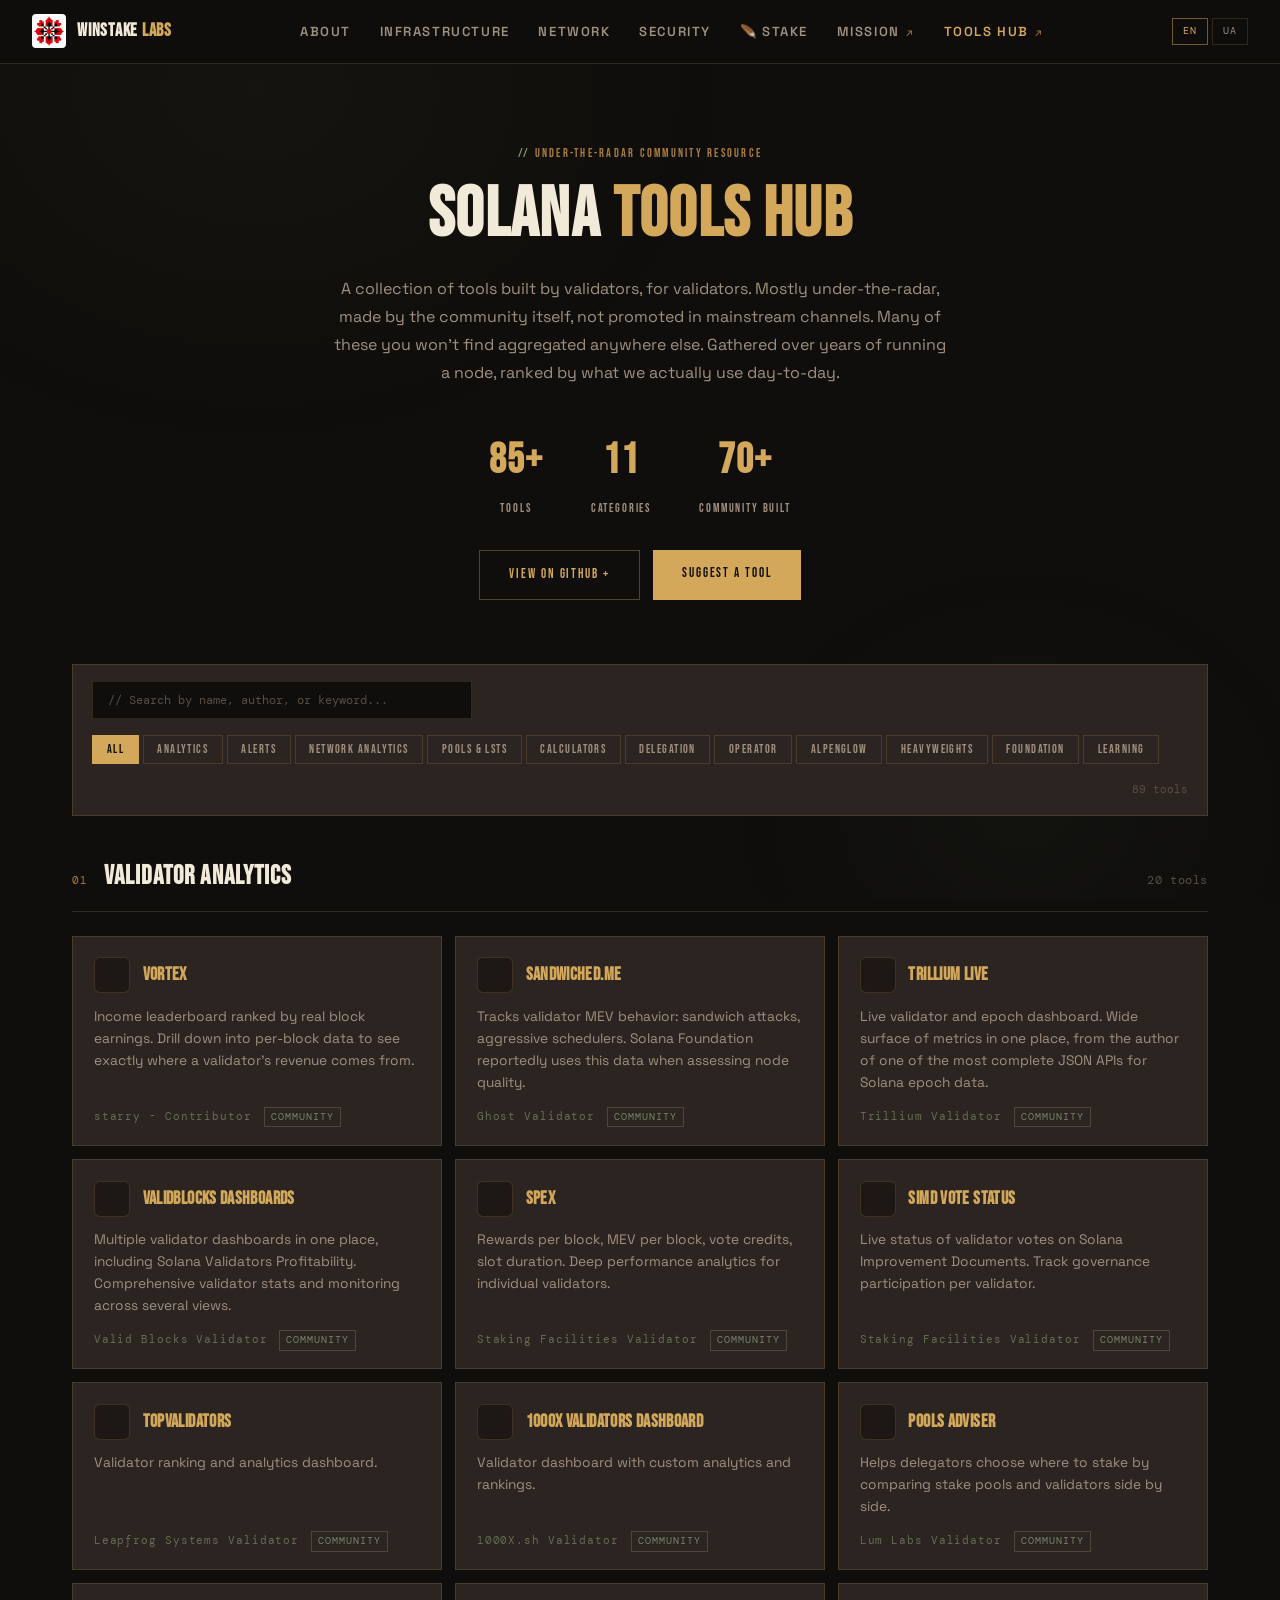
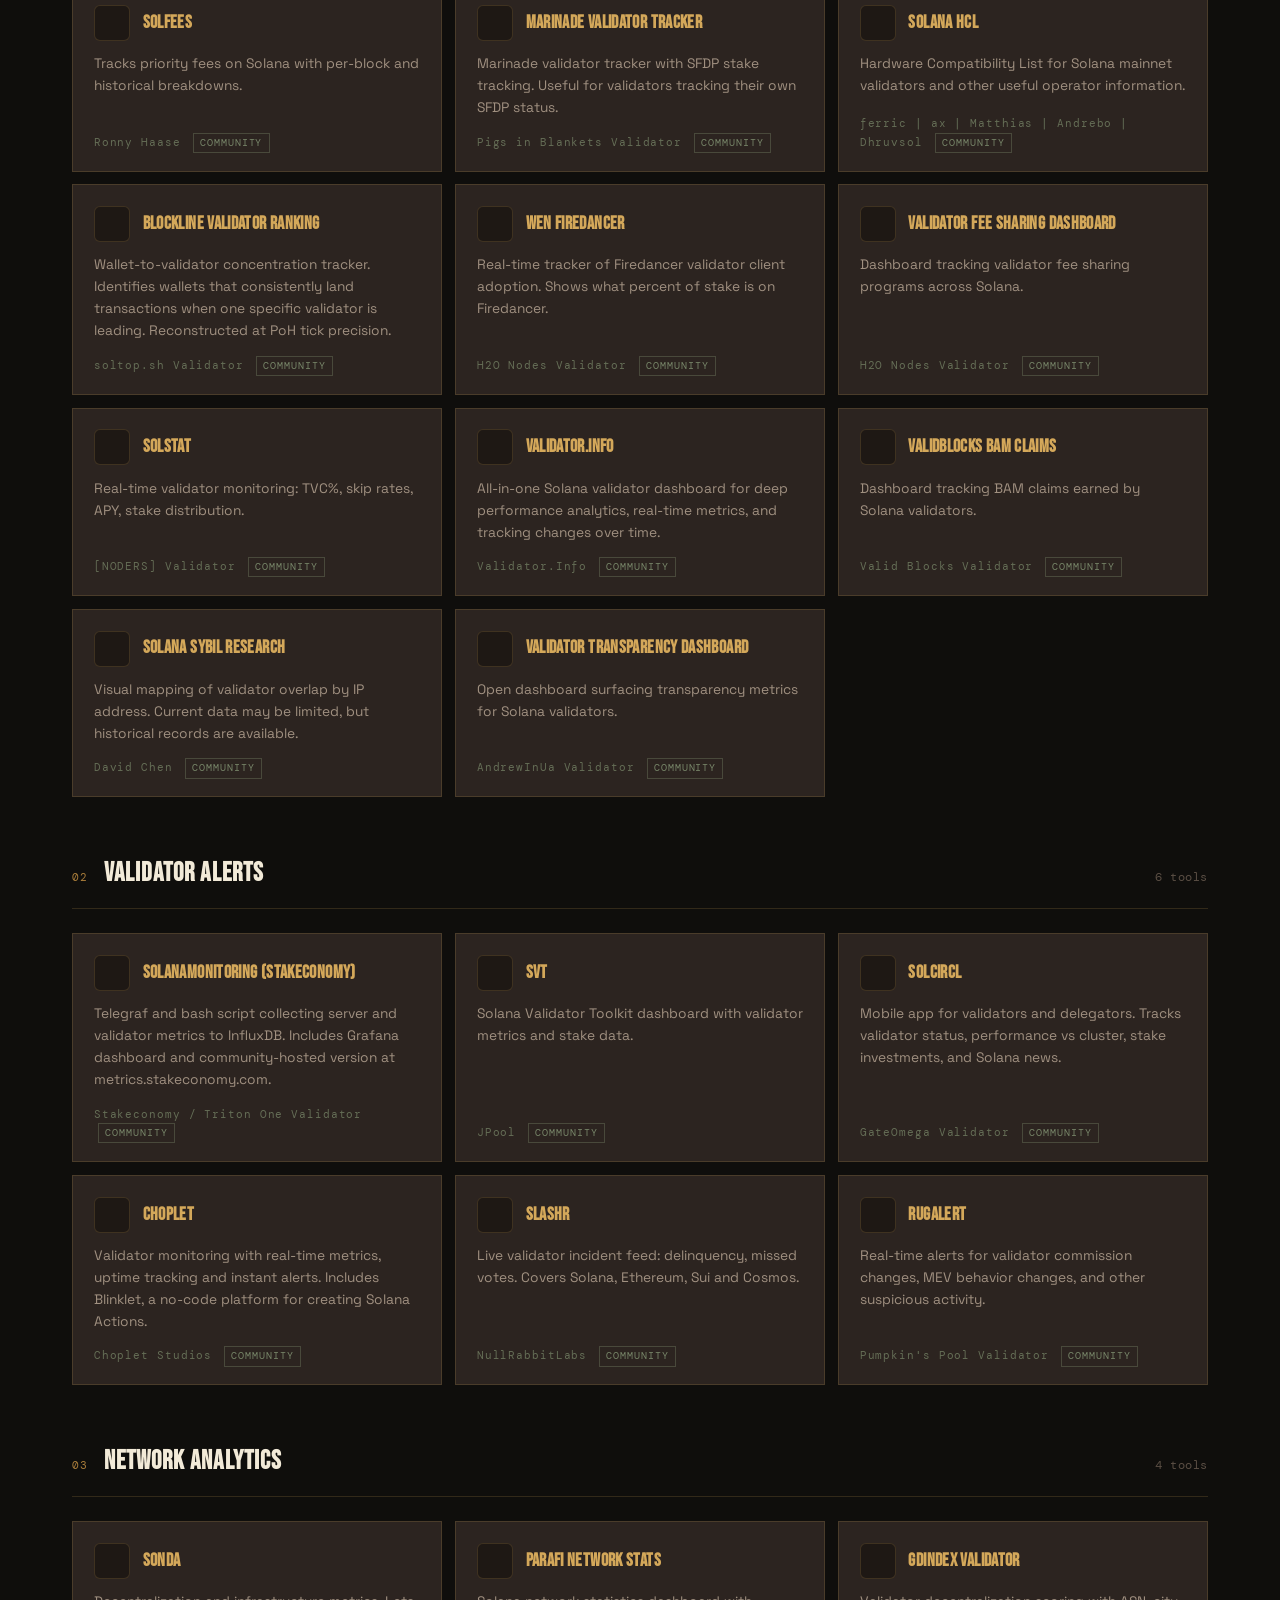
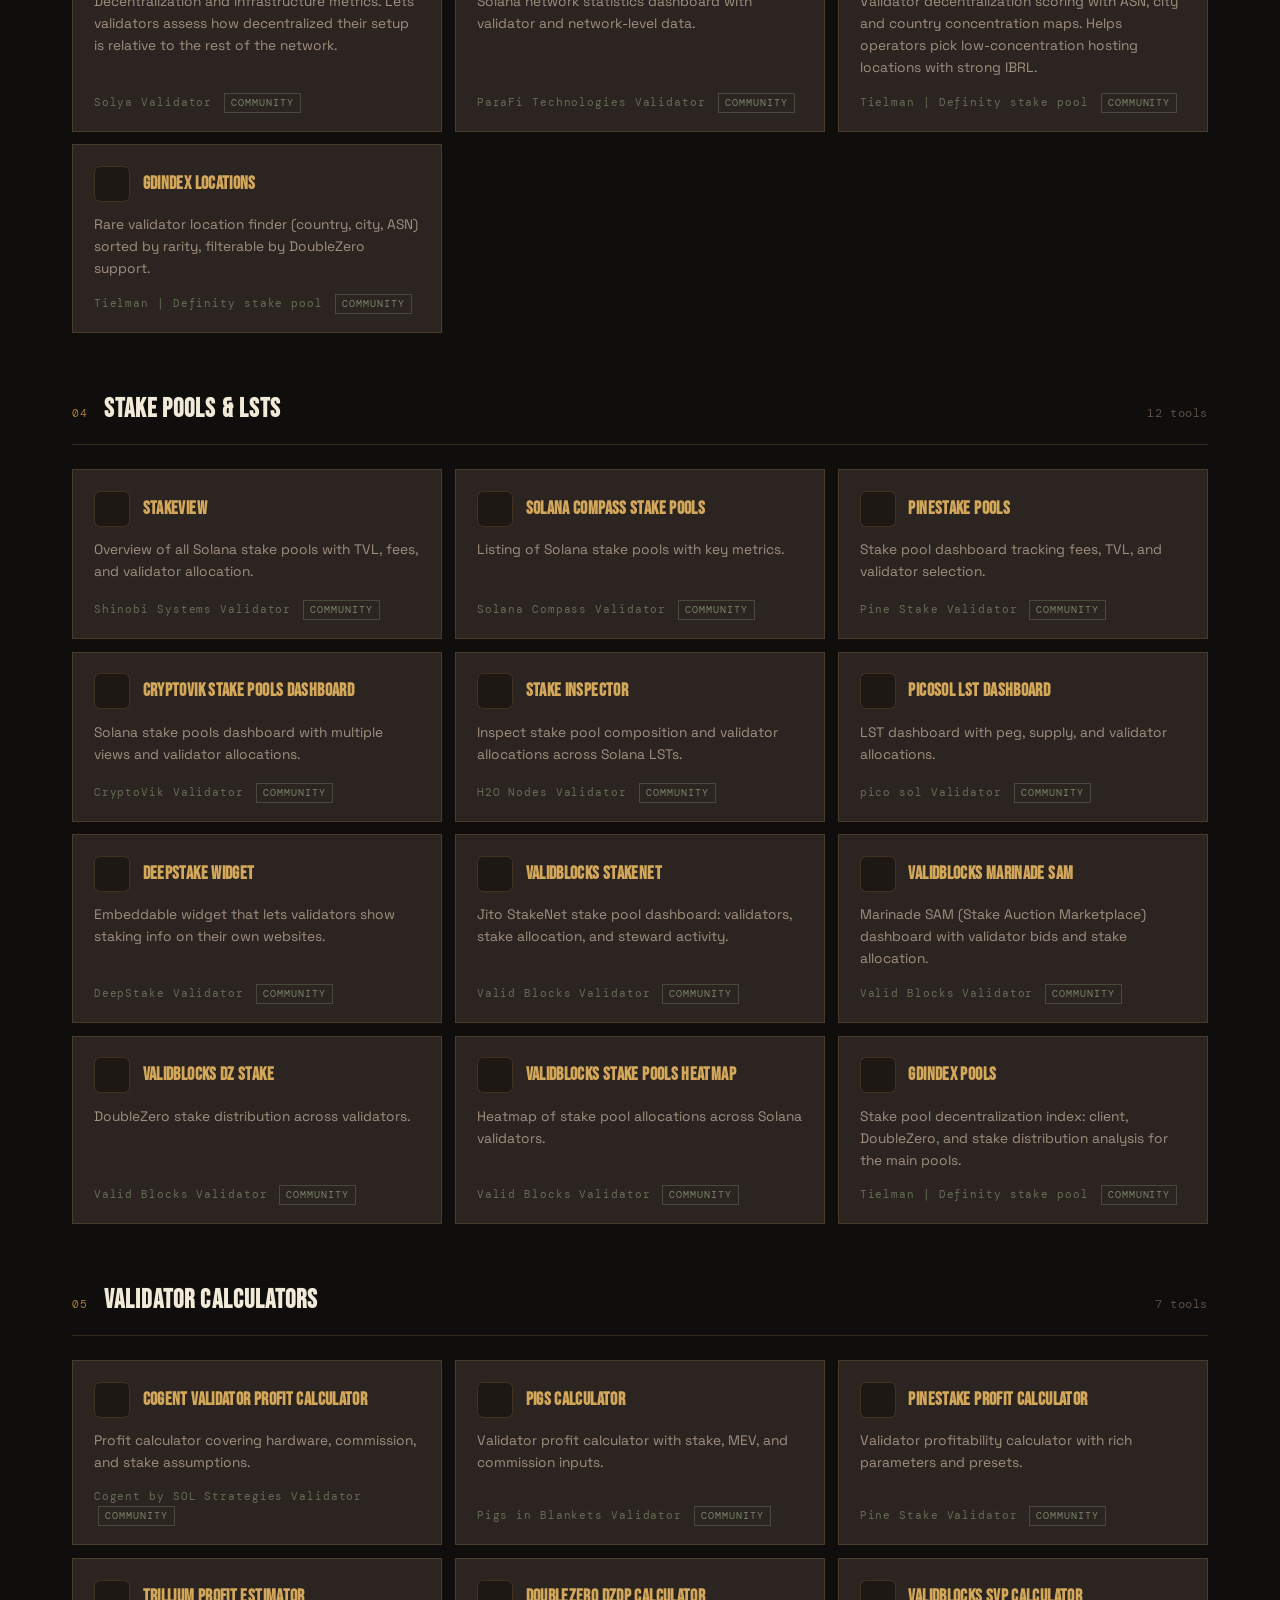
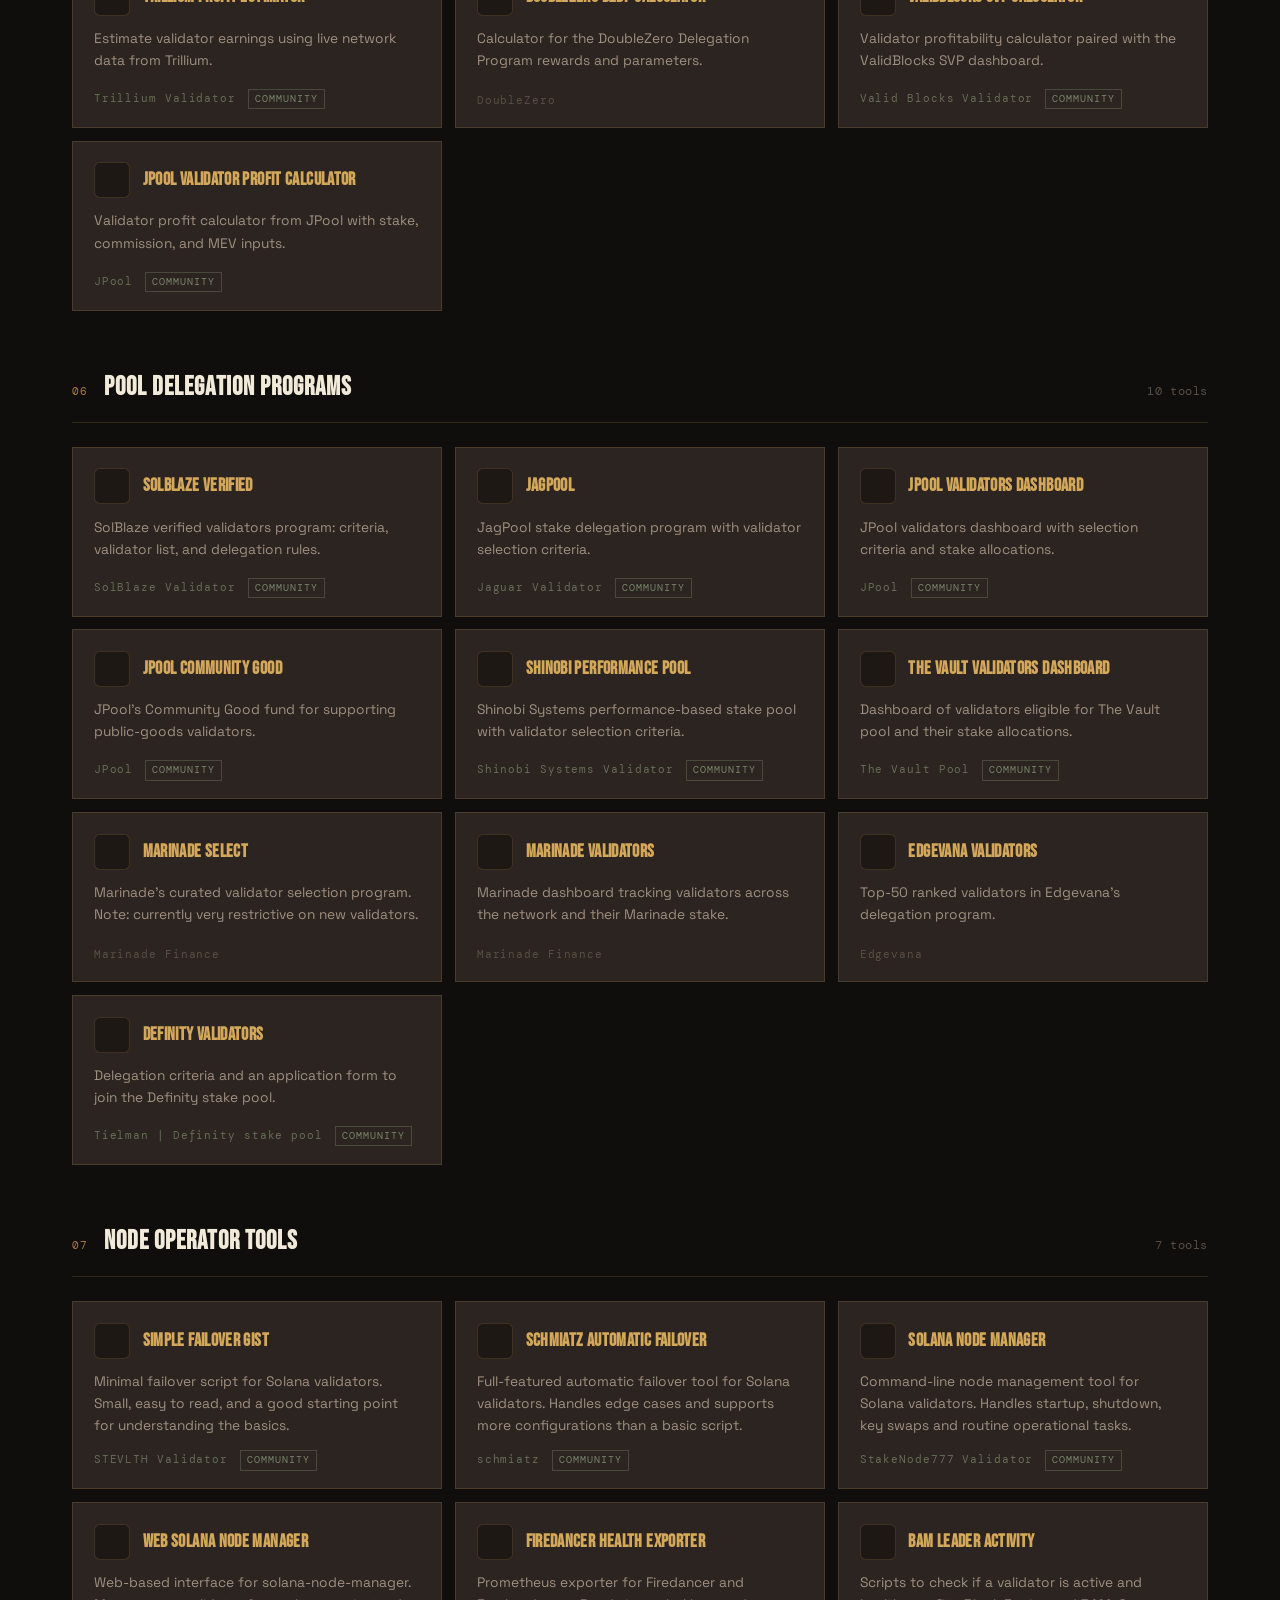
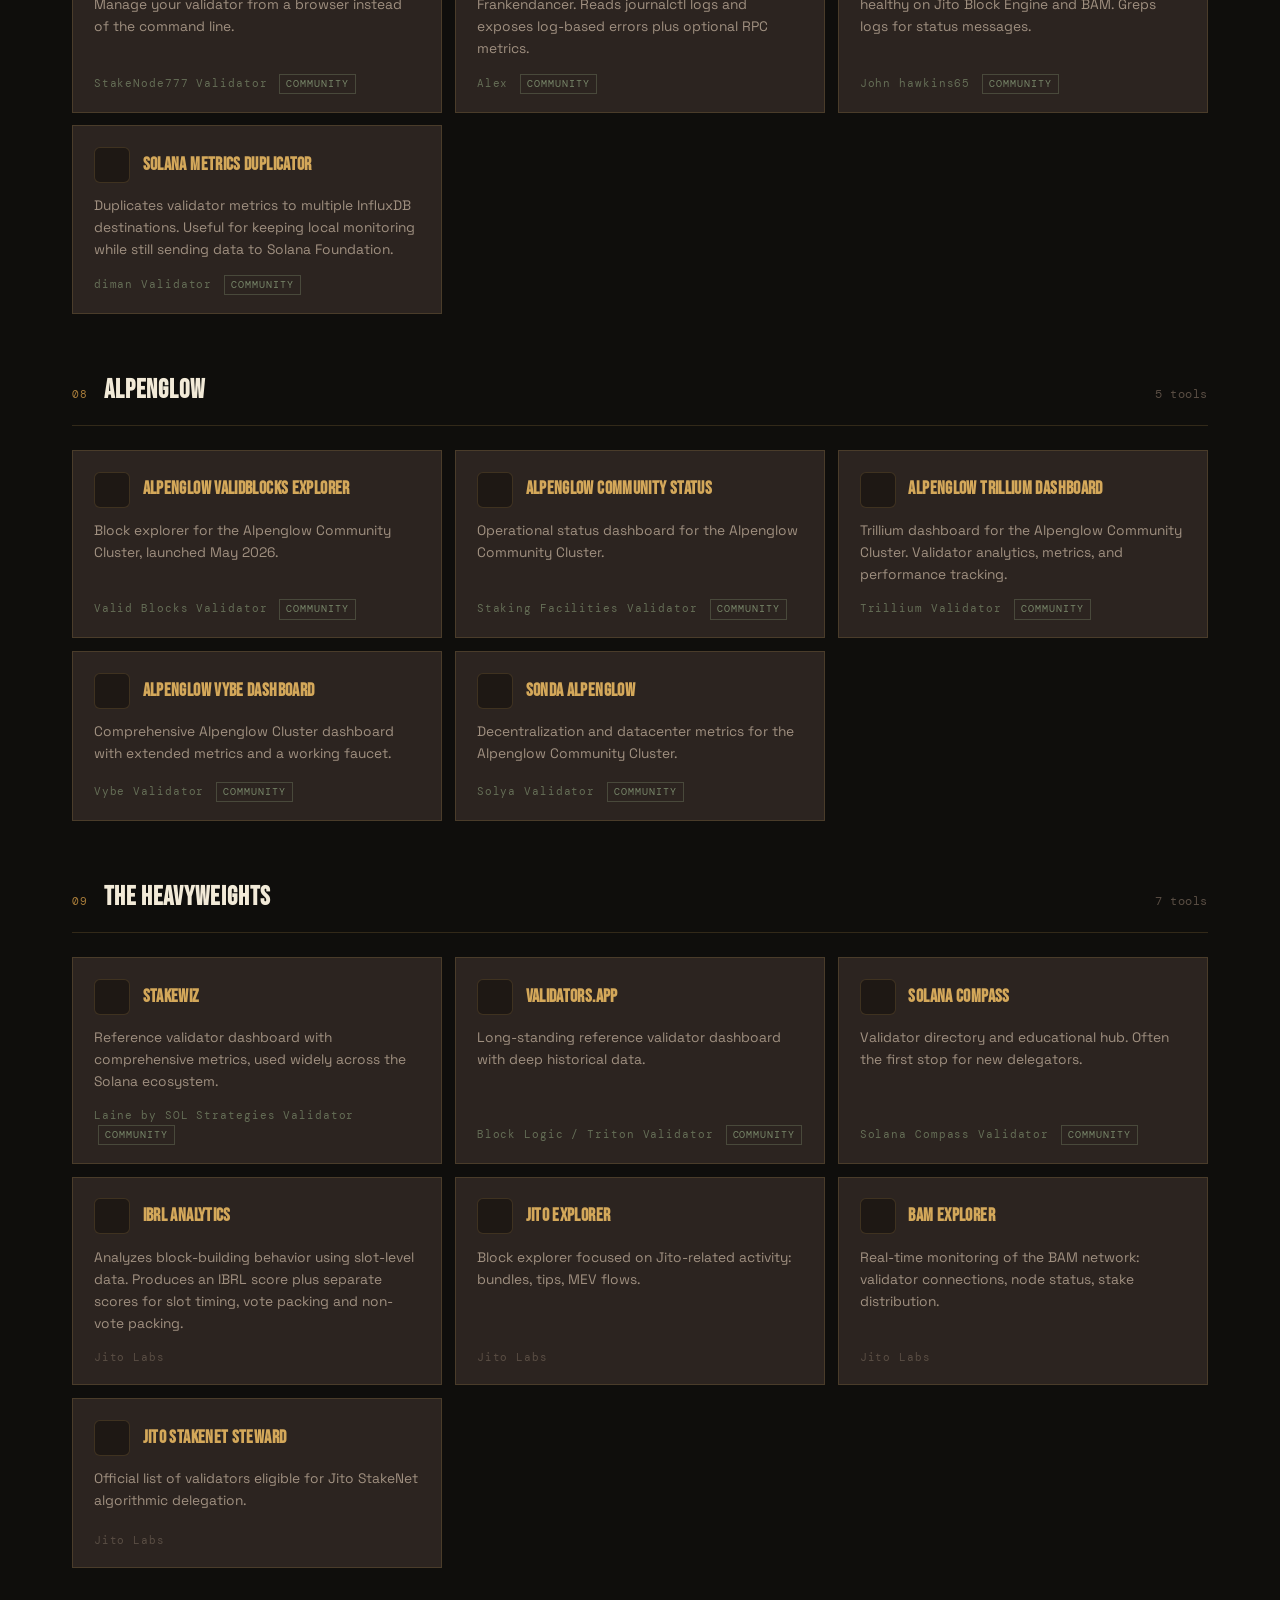
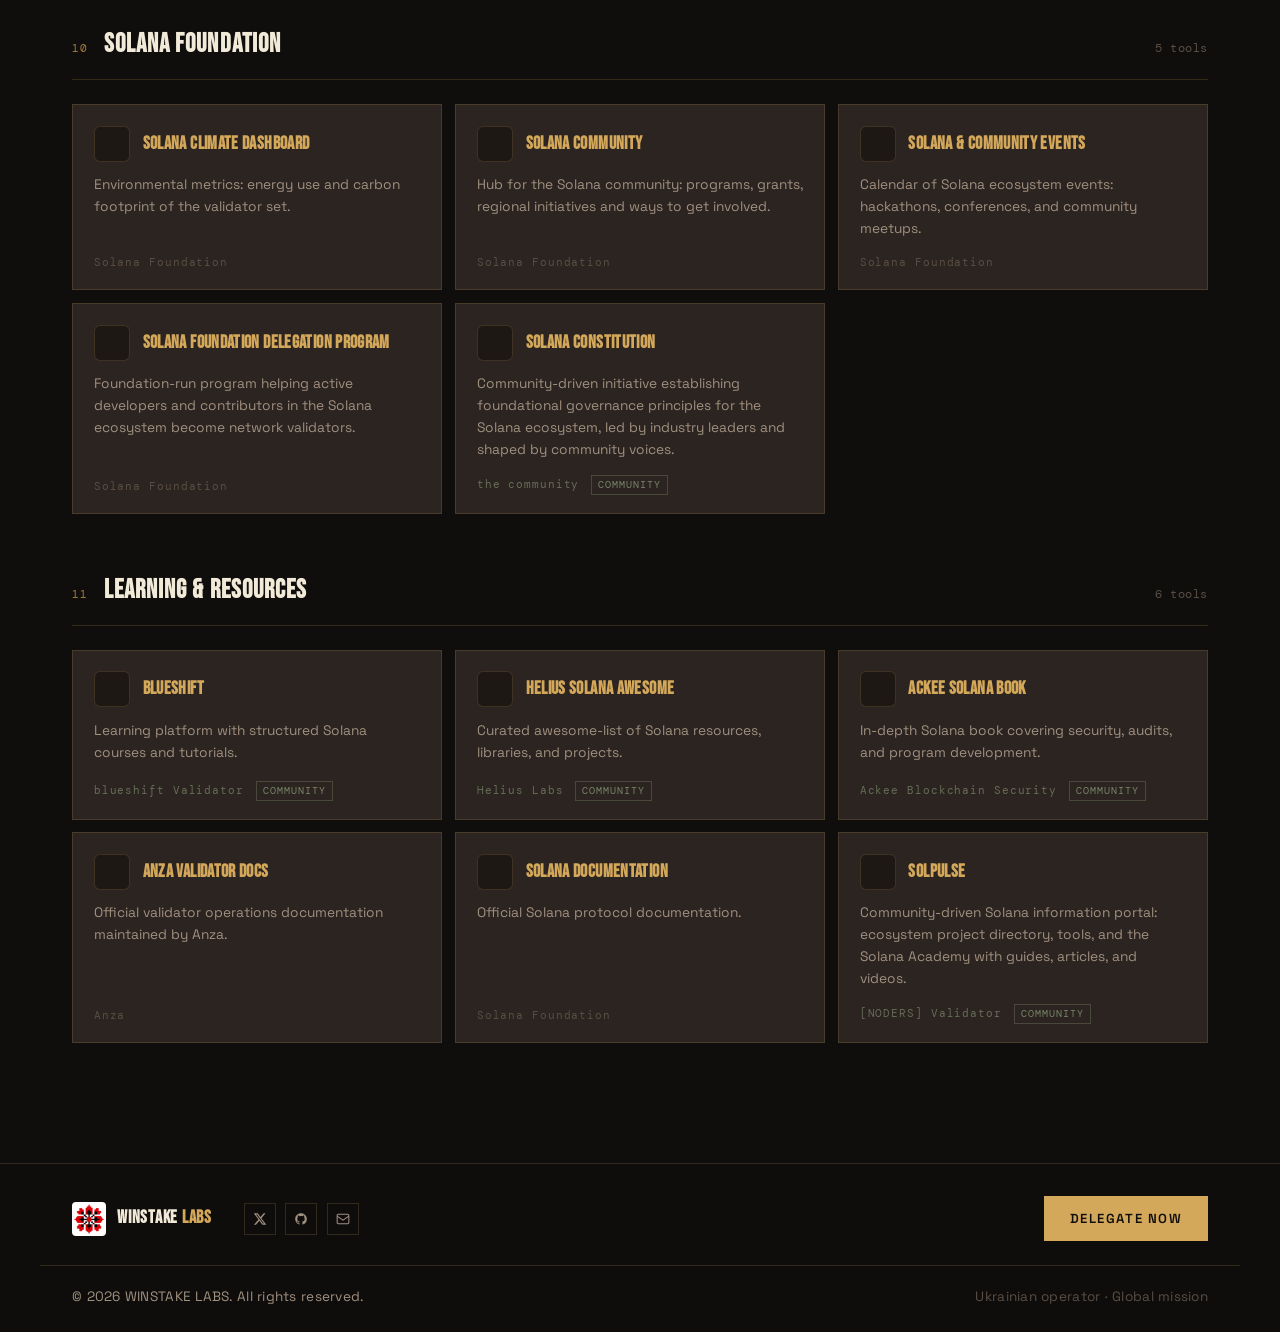
==== commit 6d20da98: "Add files via upload" ====
--- a/tools.html
+++ b/tools.html
@@ -101,7 +101,7 @@
 
   <div class="hero-stats">
     <div class="hero-stat">
-      <div class="hero-stat-num">75+</div>
+      <div class="hero-stat-num">85+</div>
       <div class="hero-stat-label">Tools</div>
     </div>
     <div class="hero-stat">
@@ -109,7 +109,7 @@
       <div class="hero-stat-label">Categories</div>
     </div>
     <div class="hero-stat">
-      <div class="hero-stat-num">60+</div>
+      <div class="hero-stat-num">70+</div>
       <div class="hero-stat-label">Community Built</div>
     </div>
   </div>
@@ -121,7 +121,7 @@
 </section>
 
 <div class="toolbar reveal">
-  <input type="text" class="search-box" placeholder="// Search tools..." id="search">
+  <input type="text" class="search-box" placeholder="// Search by name, author, or keyword..." id="search">
   <div class="filters" id="filters">
     <button class="filter-btn active" data-cat="all">All</button>
     <button class="filter-btn" data-cat="analytics">Analytics</button>
@@ -136,7 +136,7 @@
     <button class="filter-btn" data-cat="foundation">Foundation</button>
     <button class="filter-btn" data-cat="learning">Learning</button>
   </div>
-  <span class="visible-count" id="visibleCount">77 tools</span>
+  <span class="visible-count" id="visibleCount">89 tools</span>
 </div>
 
 <div class="empty" id="emptyState"><p>// No tools match your search.</p></div>
@@ -145,7 +145,7 @@
   <div class="cat-header">
     <span class="cat-num">01</span>
     <span class="cat-title">Validator Analytics</span>
-    <span class="cat-count">17 tools</span>
+    <span class="cat-count">20 tools</span>
   </div>
   <div class="tools-grid">
       <a href="https://app.vx.tools/leaderboards/income" target="_blank" rel="noopener" class="tool-card" data-cat="analytics" data-name="vortex income leaderboard earnings block revenue">
@@ -267,6 +267,30 @@
         </div>
         <div class="tool-desc">Dashboard tracking validator fee sharing programs across Solana.</div>
         <div class="tool-builder community">H2O Nodes Validator <span class="community-badge">community</span></div>
+      </a>
+      <a href="https://solstat.noders.services/" target="_blank" rel="noopener" class="tool-card" data-cat="analytics" data-name="solstat noders real-time validator monitoring tvc skip rate apy stake distribution">
+        <div class="tool-head">
+          <span class="tool-favicon-slot"></span>
+          <div class="tool-name">SolStat</div>
+        </div>
+        <div class="tool-desc">Real-time validator monitoring: TVC%, skip rates, APY, stake distribution.</div>
+        <div class="tool-builder community">[NODERS] Validator <span class="community-badge">community</span></div>
+      </a>
+      <a href="https://validator.info/solana" target="_blank" rel="noopener" class="tool-card" data-cat="analytics" data-name="validator info all-in-one dashboard performance analytics real-time metrics tracking">
+        <div class="tool-head">
+          <span class="tool-favicon-slot"></span>
+          <div class="tool-name">Validator.Info</div>
+        </div>
+        <div class="tool-desc">All-in-one Solana validator dashboard for deep performance analytics, real-time metrics, and tracking changes over time.</div>
+        <div class="tool-builder community">Validator.Info <span class="community-badge">community</span></div>
+      </a>
+      <a href="https://dashboards.validblocks.com/bam-claims" target="_blank" rel="noopener" class="tool-card" data-cat="analytics" data-name="validblocks bam claims tracking jito block engine validator">
+        <div class="tool-head">
+          <span class="tool-favicon-slot"></span>
+          <div class="tool-name">ValidBlocks BAM Claims</div>
+        </div>
+        <div class="tool-desc">Dashboard tracking BAM claims earned by Solana validators.</div>
+        <div class="tool-builder community">Valid Blocks Validator <span class="community-badge">community</span></div>
       </a>
       <a href="https://ssr.ragged.me/" target="_blank" rel="noopener" class="tool-card" data-cat="analytics" data-name="solana sybil research ssr ragged validator ip overlap historical">
         <div class="tool-head">
@@ -349,7 +373,7 @@
   <div class="cat-header">
     <span class="cat-num">03</span>
     <span class="cat-title">Network Analytics</span>
-    <span class="cat-count">3 tools</span>
+    <span class="cat-count">4 tools</span>
   </div>
   <div class="tools-grid">
       <a href="https://sonda.network/" target="_blank" rel="noopener" class="tool-card" data-cat="network" data-name="sonda decentralization infrastructure metrics network solya validator">
@@ -371,9 +395,17 @@
       <a href="https://gdindex.app/validator" target="_blank" rel="noopener" class="tool-card" data-cat="network" data-name="gdindex validator decentralization asn city country ibrl locations definity">
         <div class="tool-head">
           <span class="tool-favicon-slot"></span>
-          <div class="tool-name">GDIndex</div>
+          <div class="tool-name">GDIndex Validator</div>
         </div>
         <div class="tool-desc">Validator decentralization scoring with ASN, city and country concentration maps. Helps operators pick low-concentration hosting locations with strong IBRL.</div>
+        <div class="tool-builder community">Tielman | Definity stake pool <span class="community-badge">community</span></div>
+      </a>
+      <a href="https://gdindex.app/locations" target="_blank" rel="noopener" class="tool-card" data-cat="network" data-name="gdindex locations rare validator country city asn rarity doublezero hosting definity tielman">
+        <div class="tool-head">
+          <span class="tool-favicon-slot"></span>
+          <div class="tool-name">GDIndex Locations</div>
+        </div>
+        <div class="tool-desc">Rare validator location finder (country, city, ASN) sorted by rarity, filterable by DoubleZero support.</div>
         <div class="tool-builder community">Tielman | Definity stake pool <span class="community-badge">community</span></div>
       </a>
   </div>
@@ -383,7 +415,7 @@
   <div class="cat-header">
     <span class="cat-num">04</span>
     <span class="cat-title">Stake Pools &amp; LSTs</span>
-    <span class="cat-count">7 tools</span>
+    <span class="cat-count">12 tools</span>
   </div>
   <div class="tools-grid">
       <a href="https://stakeview.app/stakes" target="_blank" rel="noopener" class="tool-card" data-cat="pools" data-name="stakeview stake pools dashboard shinobi systems">
@@ -441,6 +473,46 @@
         </div>
         <div class="tool-desc">Embeddable widget that lets validators show staking info on their own websites.</div>
         <div class="tool-builder community">DeepStake Validator <span class="community-badge">community</span></div>
+      </a>
+      <a href="https://dashboards.validblocks.com/stakenet" target="_blank" rel="noopener" class="tool-card" data-cat="pools" data-name="validblocks stakenet jito stake pool dashboard steward">
+        <div class="tool-head">
+          <span class="tool-favicon-slot"></span>
+          <div class="tool-name">ValidBlocks StakeNet</div>
+        </div>
+        <div class="tool-desc">Jito StakeNet stake pool dashboard: validators, stake allocation, and steward activity.</div>
+        <div class="tool-builder community">Valid Blocks Validator <span class="community-badge">community</span></div>
+      </a>
+      <a href="https://dashboards.validblocks.com/marinade-sam" target="_blank" rel="noopener" class="tool-card" data-cat="pools" data-name="validblocks marinade sam stake auction marketplace bids">
+        <div class="tool-head">
+          <span class="tool-favicon-slot"></span>
+          <div class="tool-name">ValidBlocks Marinade SAM</div>
+        </div>
+        <div class="tool-desc">Marinade SAM (Stake Auction Marketplace) dashboard with validator bids and stake allocation.</div>
+        <div class="tool-builder community">Valid Blocks Validator <span class="community-badge">community</span></div>
+      </a>
+      <a href="https://dashboards.validblocks.com/dz-stake" target="_blank" rel="noopener" class="tool-card" data-cat="pools" data-name="validblocks doublezero dz stake distribution validators">
+        <div class="tool-head">
+          <span class="tool-favicon-slot"></span>
+          <div class="tool-name">ValidBlocks DZ Stake</div>
+        </div>
+        <div class="tool-desc">DoubleZero stake distribution across validators.</div>
+        <div class="tool-builder community">Valid Blocks Validator <span class="community-badge">community</span></div>
+      </a>
+      <a href="https://dashboards.validblocks.com/stakepools-heatmap" target="_blank" rel="noopener" class="tool-card" data-cat="pools" data-name="validblocks stake pools heatmap allocation validators">
+        <div class="tool-head">
+          <span class="tool-favicon-slot"></span>
+          <div class="tool-name">ValidBlocks Stake Pools Heatmap</div>
+        </div>
+        <div class="tool-desc">Heatmap of stake pool allocations across Solana validators.</div>
+        <div class="tool-builder community">Valid Blocks Validator <span class="community-badge">community</span></div>
+      </a>
+      <a href="https://gdindex.app" target="_blank" rel="noopener" class="tool-card" data-cat="pools" data-name="gdindex stake pool decentralization index client doublezero distribution definity tielman">
+        <div class="tool-head">
+          <span class="tool-favicon-slot"></span>
+          <div class="tool-name">GDIndex Pools</div>
+        </div>
+        <div class="tool-desc">Stake pool decentralization index: client, DoubleZero, and stake distribution analysis for the main pools.</div>
+        <div class="tool-builder community">Tielman | Definity stake pool <span class="community-badge">community</span></div>
       </a>
   </div>
 </section>
@@ -515,7 +587,7 @@
   <div class="cat-header">
     <span class="cat-num">06</span>
     <span class="cat-title">Pool Delegation Programs</span>
-    <span class="cat-count">9 tools</span>
+    <span class="cat-count">10 tools</span>
   </div>
   <div class="tools-grid">
       <a href="https://stake.solblaze.org/verified/" target="_blank" rel="noopener" class="tool-card" data-cat="delegation" data-name="solblaze verified validators stake pool program">
@@ -589,6 +661,14 @@
         </div>
         <div class="tool-desc">Top-50 ranked validators in Edgevana's delegation program.</div>
         <div class="tool-builder">Edgevana </div>
+      </a>
+      <a href="https://definity.finance/validators" target="_blank" rel="noopener" class="tool-card" data-cat="delegation" data-name="definity validators stake pool delegation program tielman">
+        <div class="tool-head">
+          <span class="tool-favicon-slot"></span>
+          <div class="tool-name">Definity Validators</div>
+        </div>
+        <div class="tool-desc">Delegation criteria and an application form to join the Definity stake pool.</div>
+        <div class="tool-builder community">Tielman | Definity stake pool <span class="community-badge">community</span></div>
       </a>
   </div>
 </section>
@@ -663,7 +743,7 @@
   <div class="cat-header">
     <span class="cat-num">08</span>
     <span class="cat-title">Alpenglow</span>
-    <span class="cat-count">4 tools</span>
+    <span class="cat-count">5 tools</span>
   </div>
   <div class="tools-grid">
       <a href="https://ag.validblocks.com/" target="_blank" rel="noopener" class="tool-card" data-cat="alpenglow" data-name="alpenglow validblocks explorer block community cluster 2026">
@@ -697,6 +777,14 @@
         </div>
         <div class="tool-desc">Comprehensive Alpenglow Cluster dashboard with extended metrics and a working faucet.</div>
         <div class="tool-builder community">Vybe Validator <span class="community-badge">community</span></div>
+      </a>
+      <a href="https://sonda.network/?cluster=alpenglow-community" target="_blank" rel="noopener" class="tool-card" data-cat="alpenglow" data-name="sonda alpenglow community cluster decentralization datacenter metrics solya">
+        <div class="tool-head">
+          <span class="tool-favicon-slot"></span>
+          <div class="tool-name">SONDA Alpenglow</div>
+        </div>
+        <div class="tool-desc">Decentralization and datacenter metrics for the Alpenglow Community Cluster.</div>
+        <div class="tool-builder community">Solya Validator <span class="community-badge">community</span></div>
       </a>
   </div>
 </section>
@@ -821,7 +909,7 @@
   <div class="cat-header">
     <span class="cat-num">11</span>
     <span class="cat-title">Learning &amp; Resources</span>
-    <span class="cat-count">5 tools</span>
+    <span class="cat-count">6 tools</span>
   </div>
   <div class="tools-grid">
       <a href="https://learn.blueshift.gg/en" target="_blank" rel="noopener" class="tool-card" data-cat="learning" data-name="blueshift learn solana courses tutorials">
@@ -863,6 +951,14 @@
         </div>
         <div class="tool-desc">Official Solana protocol documentation.</div>
         <div class="tool-builder">Solana Foundation </div>
+      </a>
+      <a href="https://solpulse.org/" target="_blank" rel="noopener" class="tool-card" data-cat="learning" data-name="solpulse noders community solana information portal ecosystem directory tools academy guides articles videos">
+        <div class="tool-head">
+          <span class="tool-favicon-slot"></span>
+          <div class="tool-name">SolPulse</div>
+        </div>
+        <div class="tool-desc">Community-driven Solana information portal: ecosystem project directory, tools, and the Solana Academy with guides, articles, and videos.</div>
+        <div class="tool-builder community">[NODERS] Validator <span class="community-badge">community</span></div>
       </a>
   </div>
 </section>
@@ -885,7 +981,7 @@
   let visible = 0;
   cards.forEach(card => {
     const cat = card.dataset.cat;
-    const name = (card.dataset.name + ' ' + (card.querySelector('.tool-name')?.textContent || '') + ' ' + (card.querySelector('.tool-desc')?.textContent || '')).toLowerCase();
+    const name = (card.dataset.name + ' ' + (card.querySelector('.tool-name')?.textContent || '') + ' ' + (card.querySelector('.tool-desc')?.textContent || '') + ' ' + (card.querySelector('.tool-builder')?.textContent || '')).toLowerCase();
     const catMatch = activeCat === 'all' || cat === activeCat;
     const searchMatch = !searchVal || name.includes(searchVal);
     if (catMatch && searchMatch) { card.classList.remove('hidden'); visible++; }
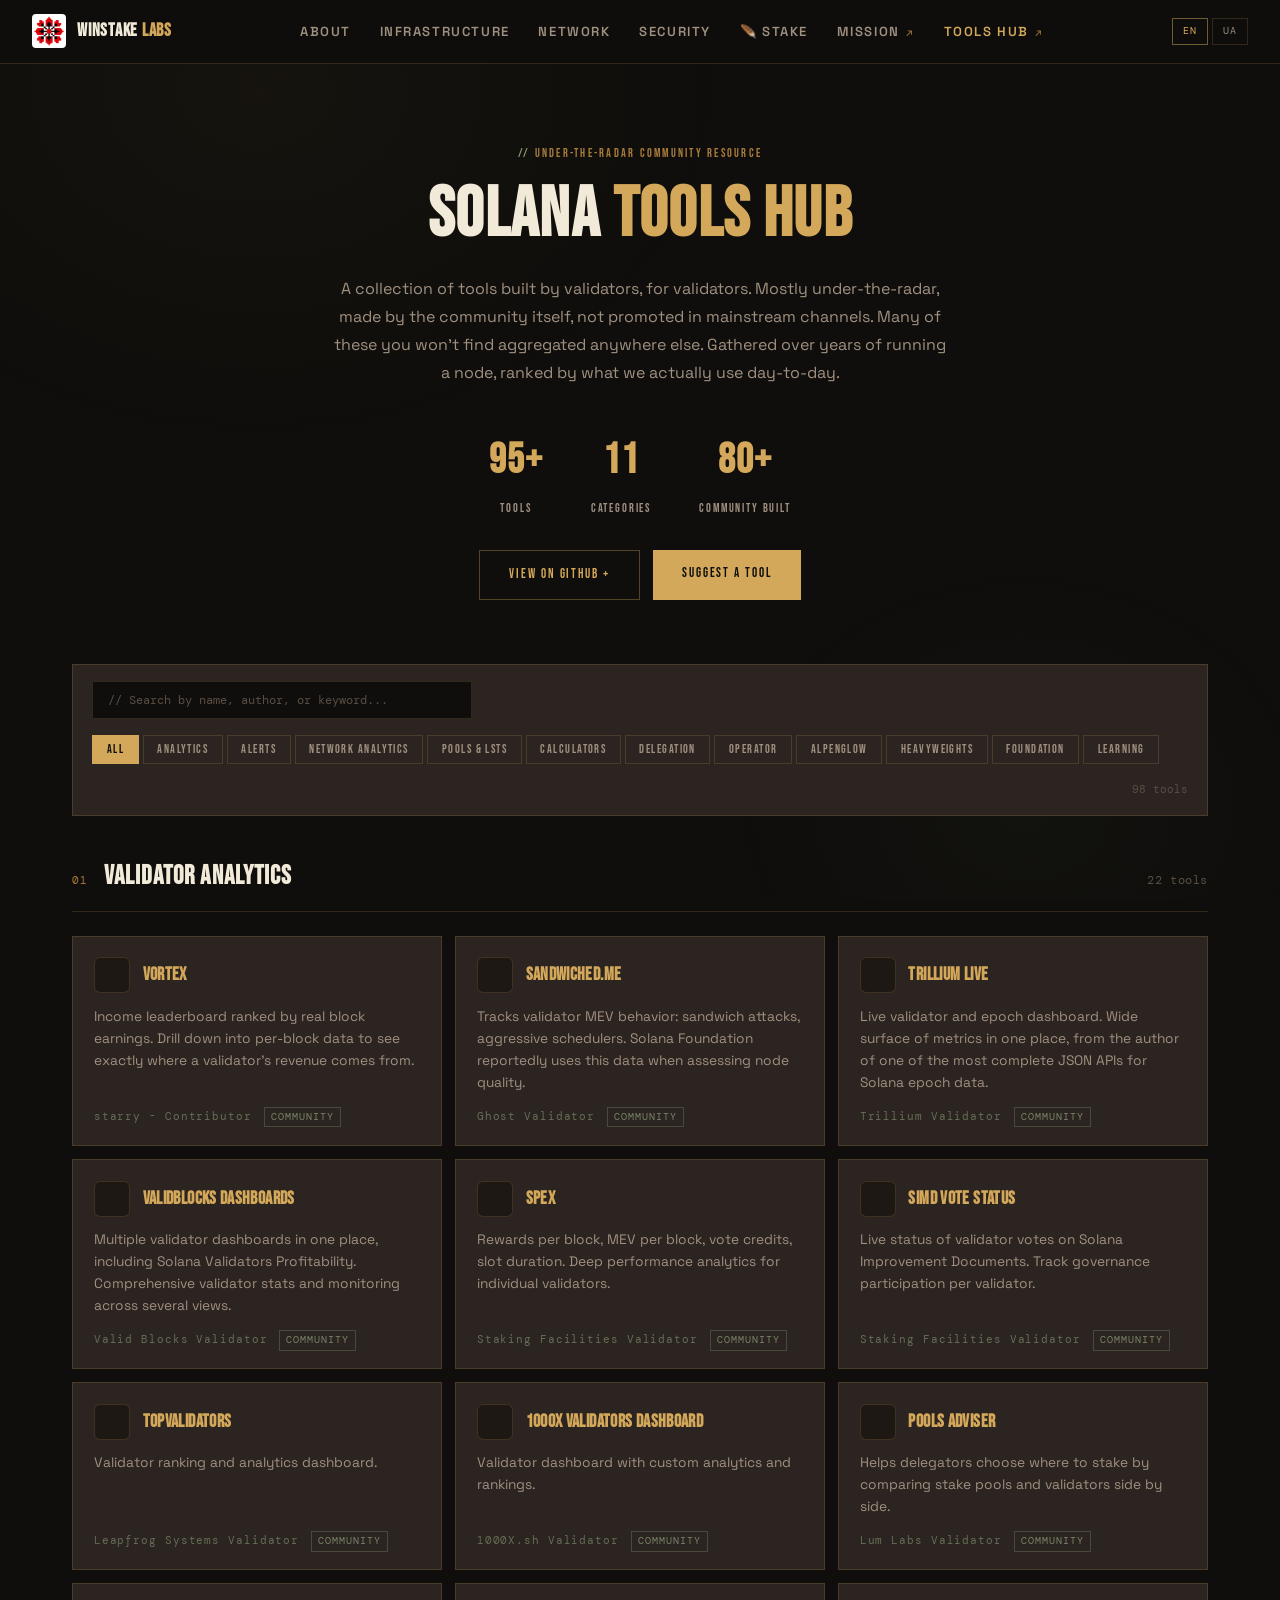
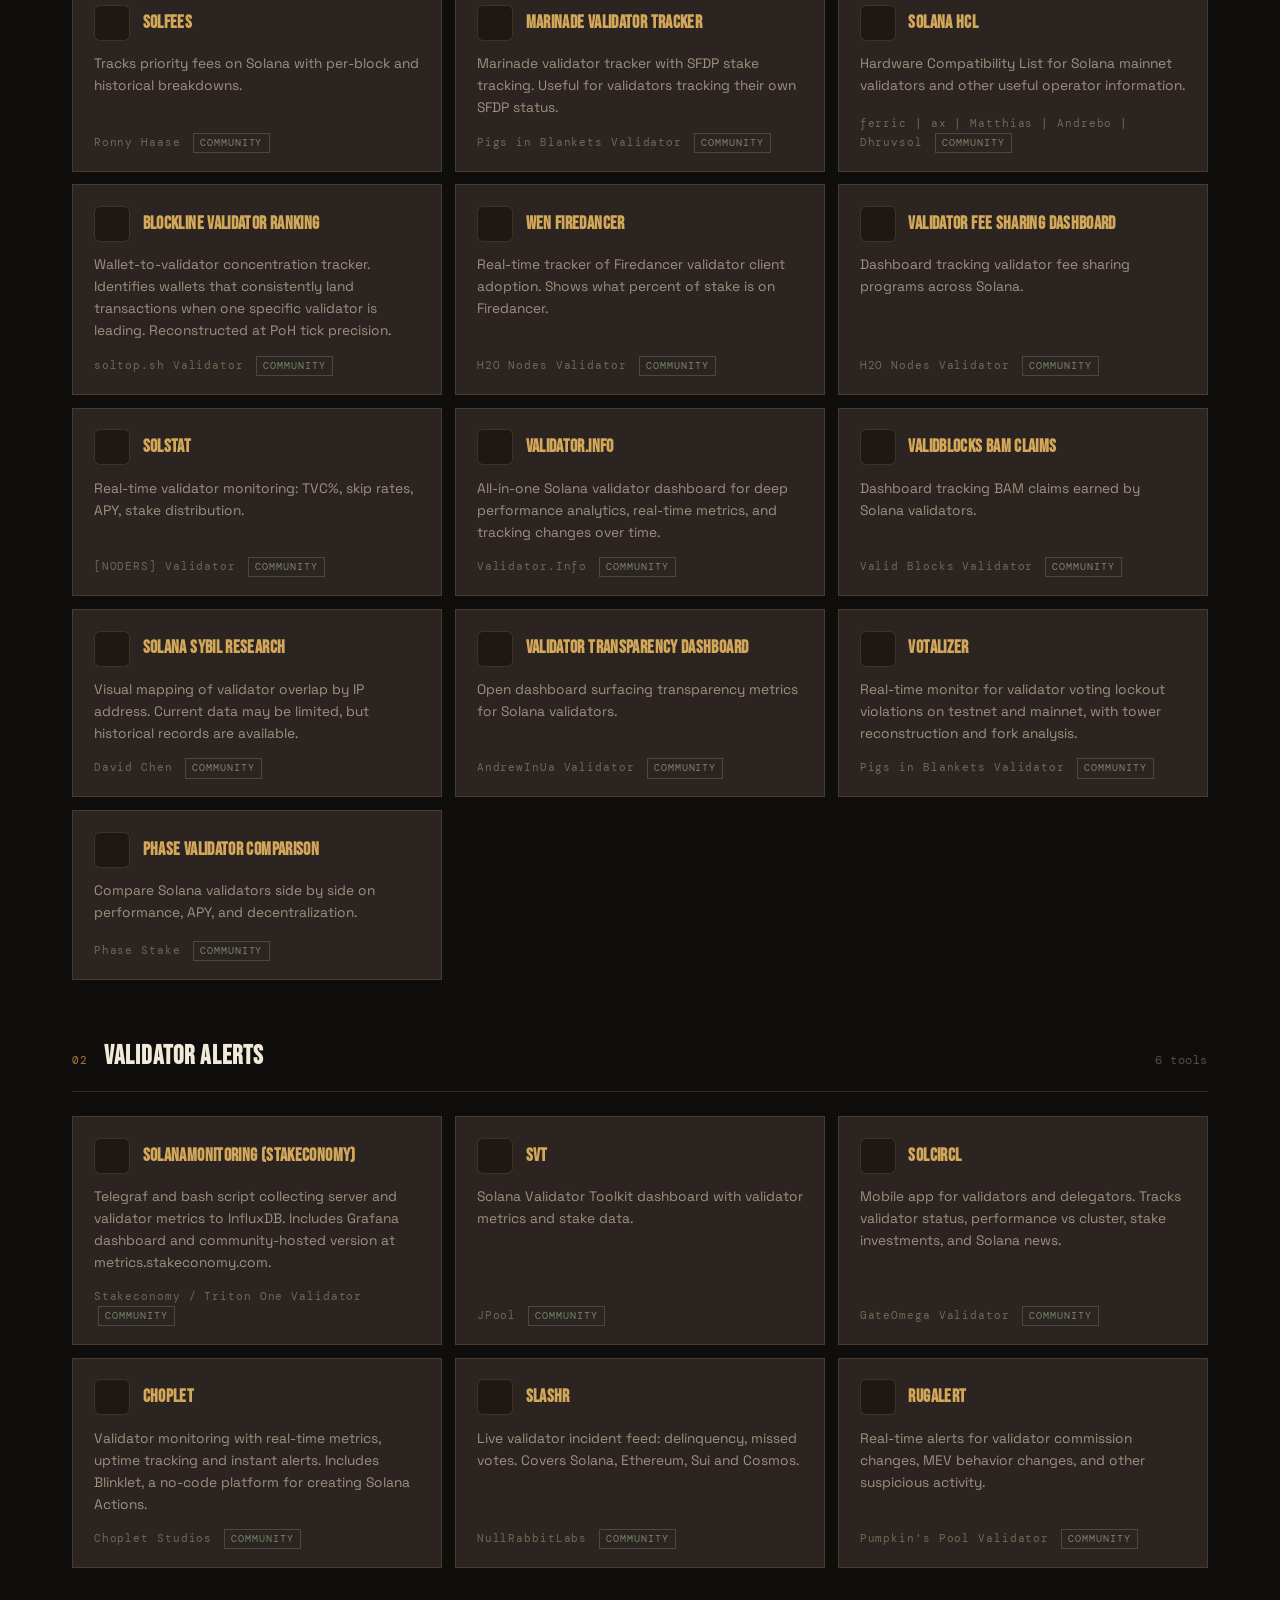
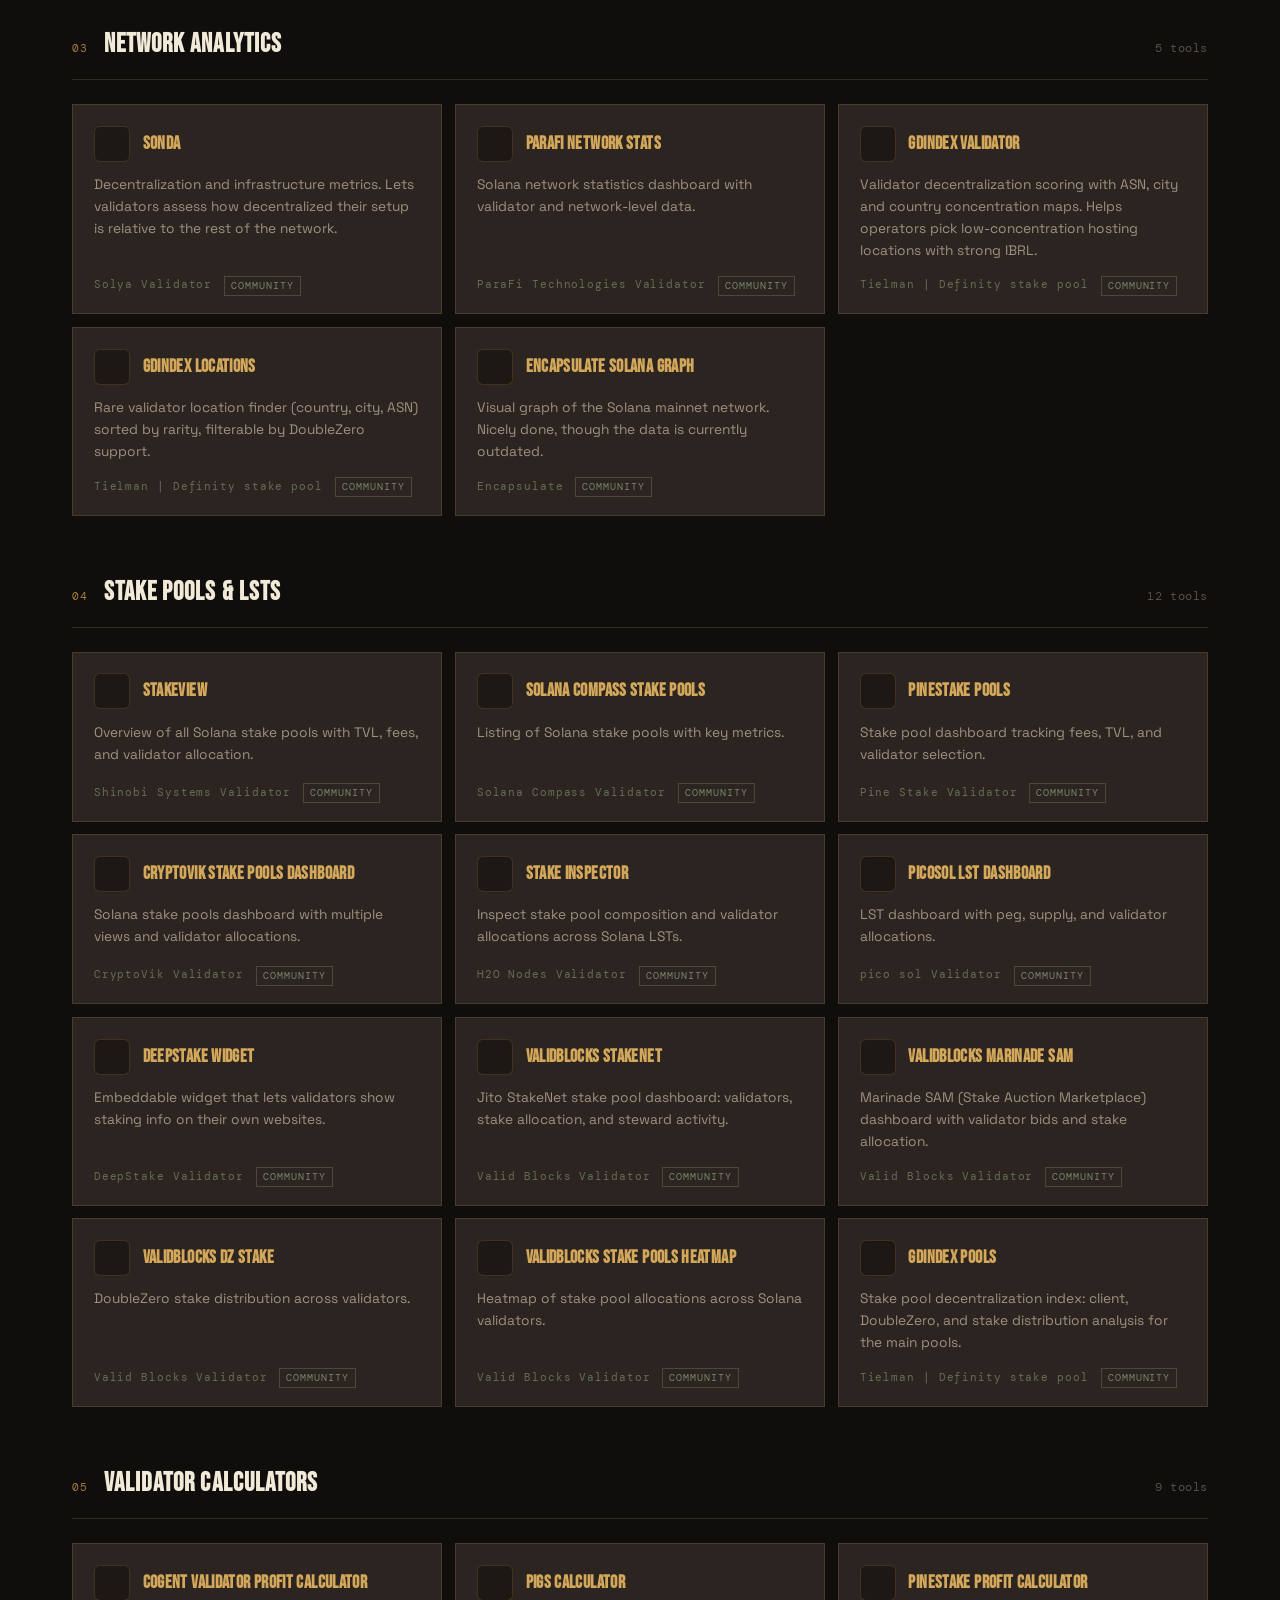
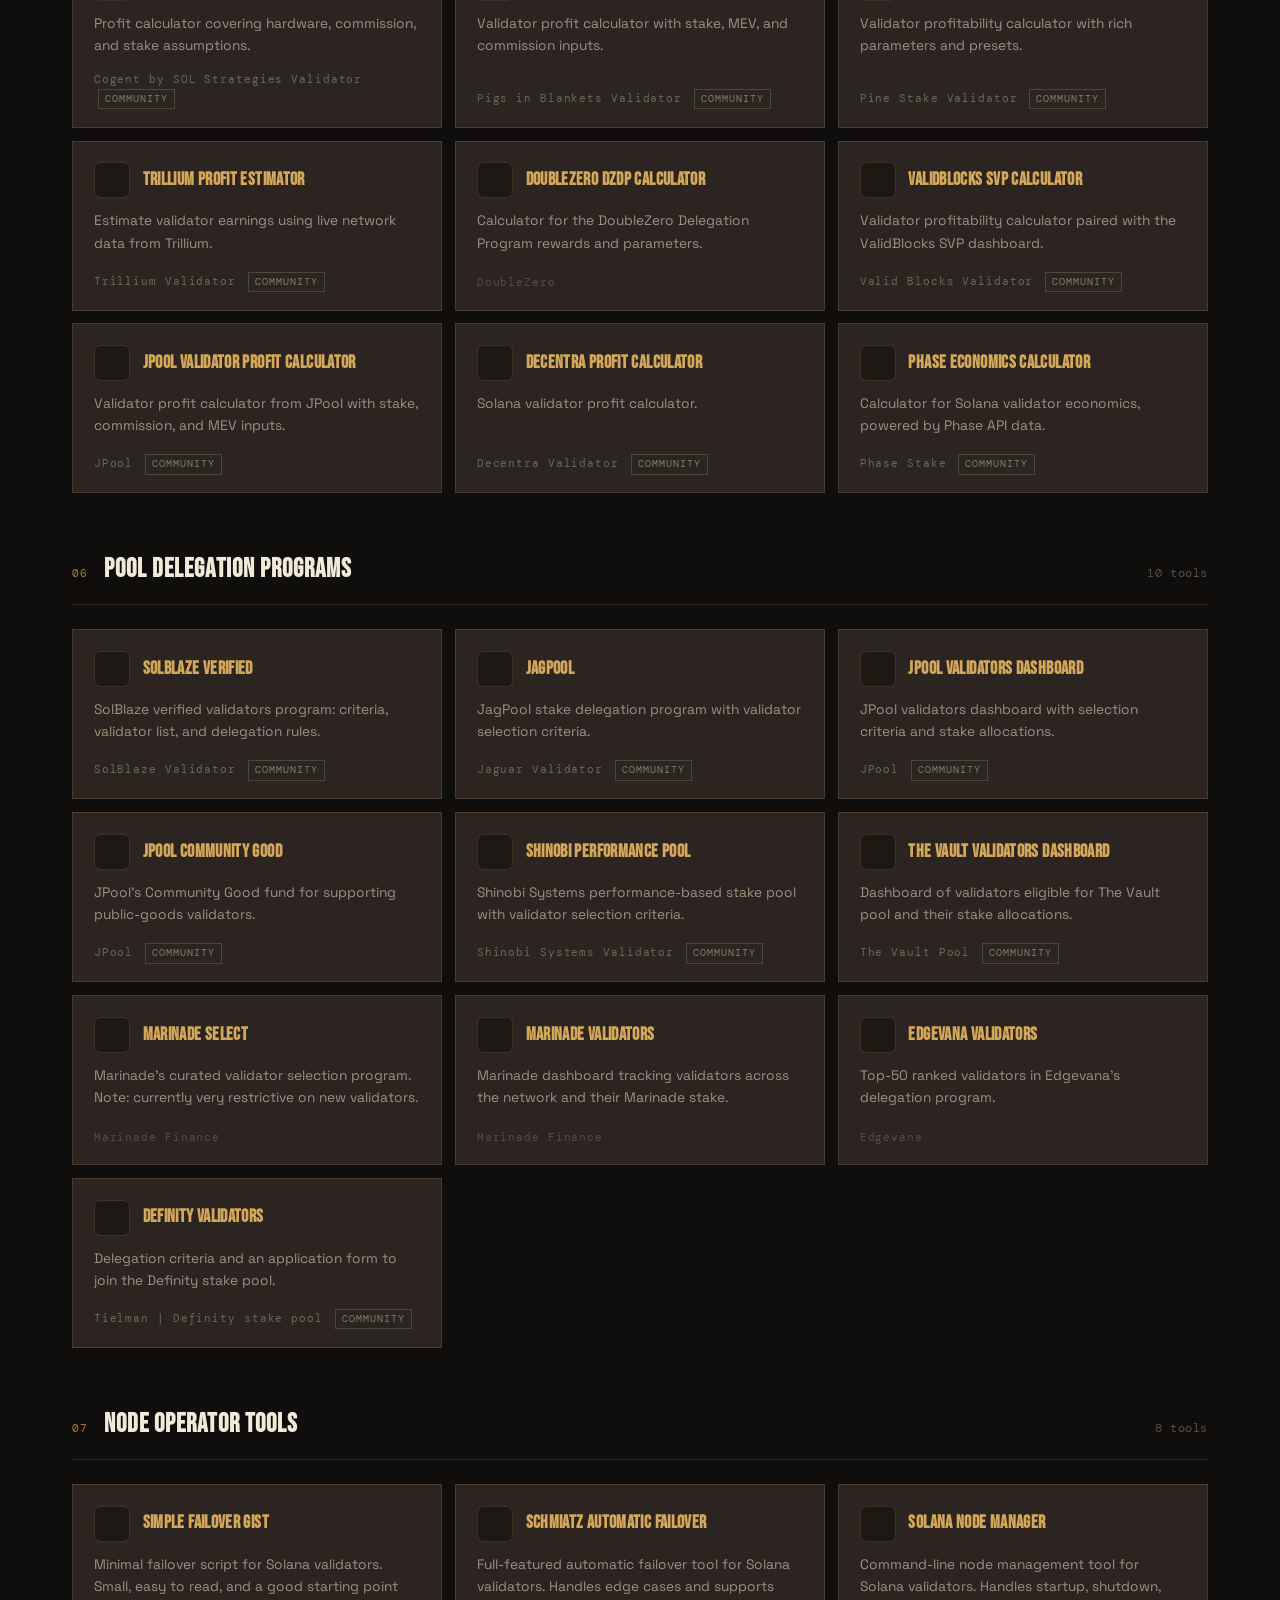
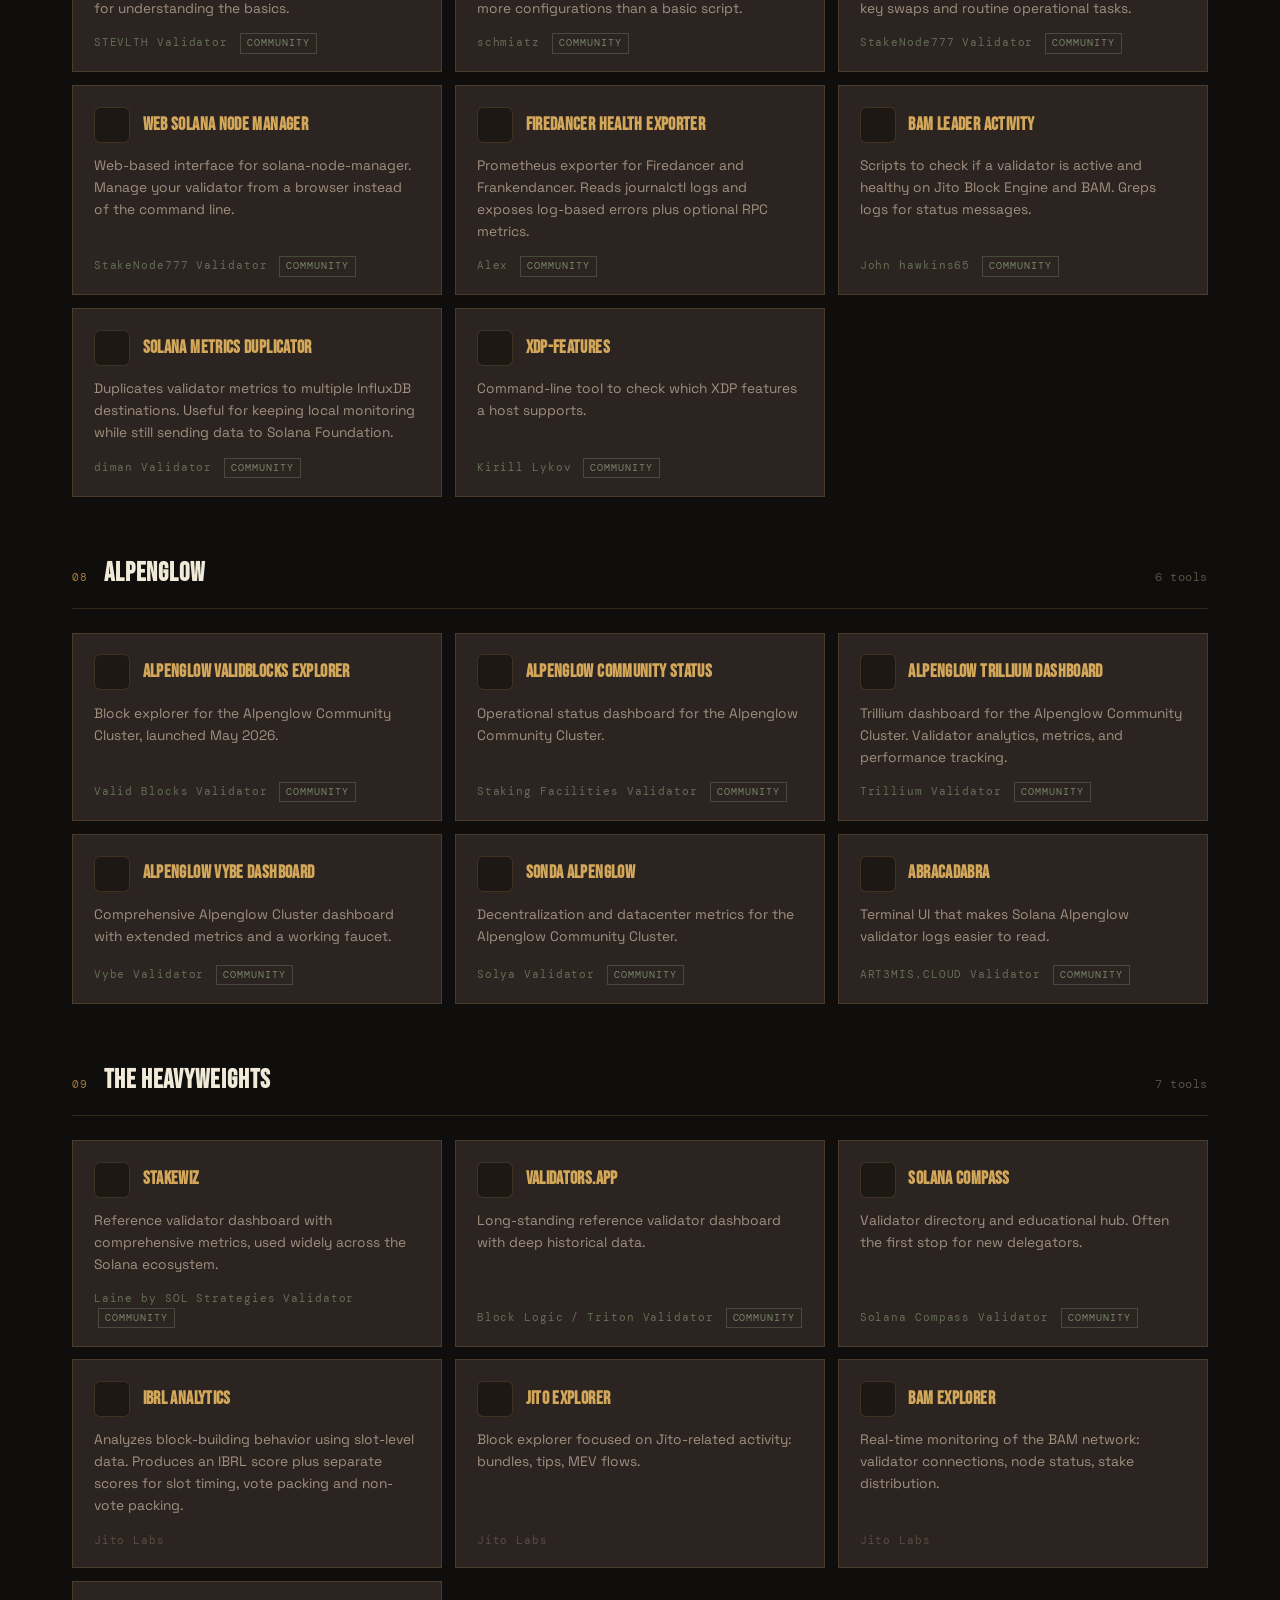
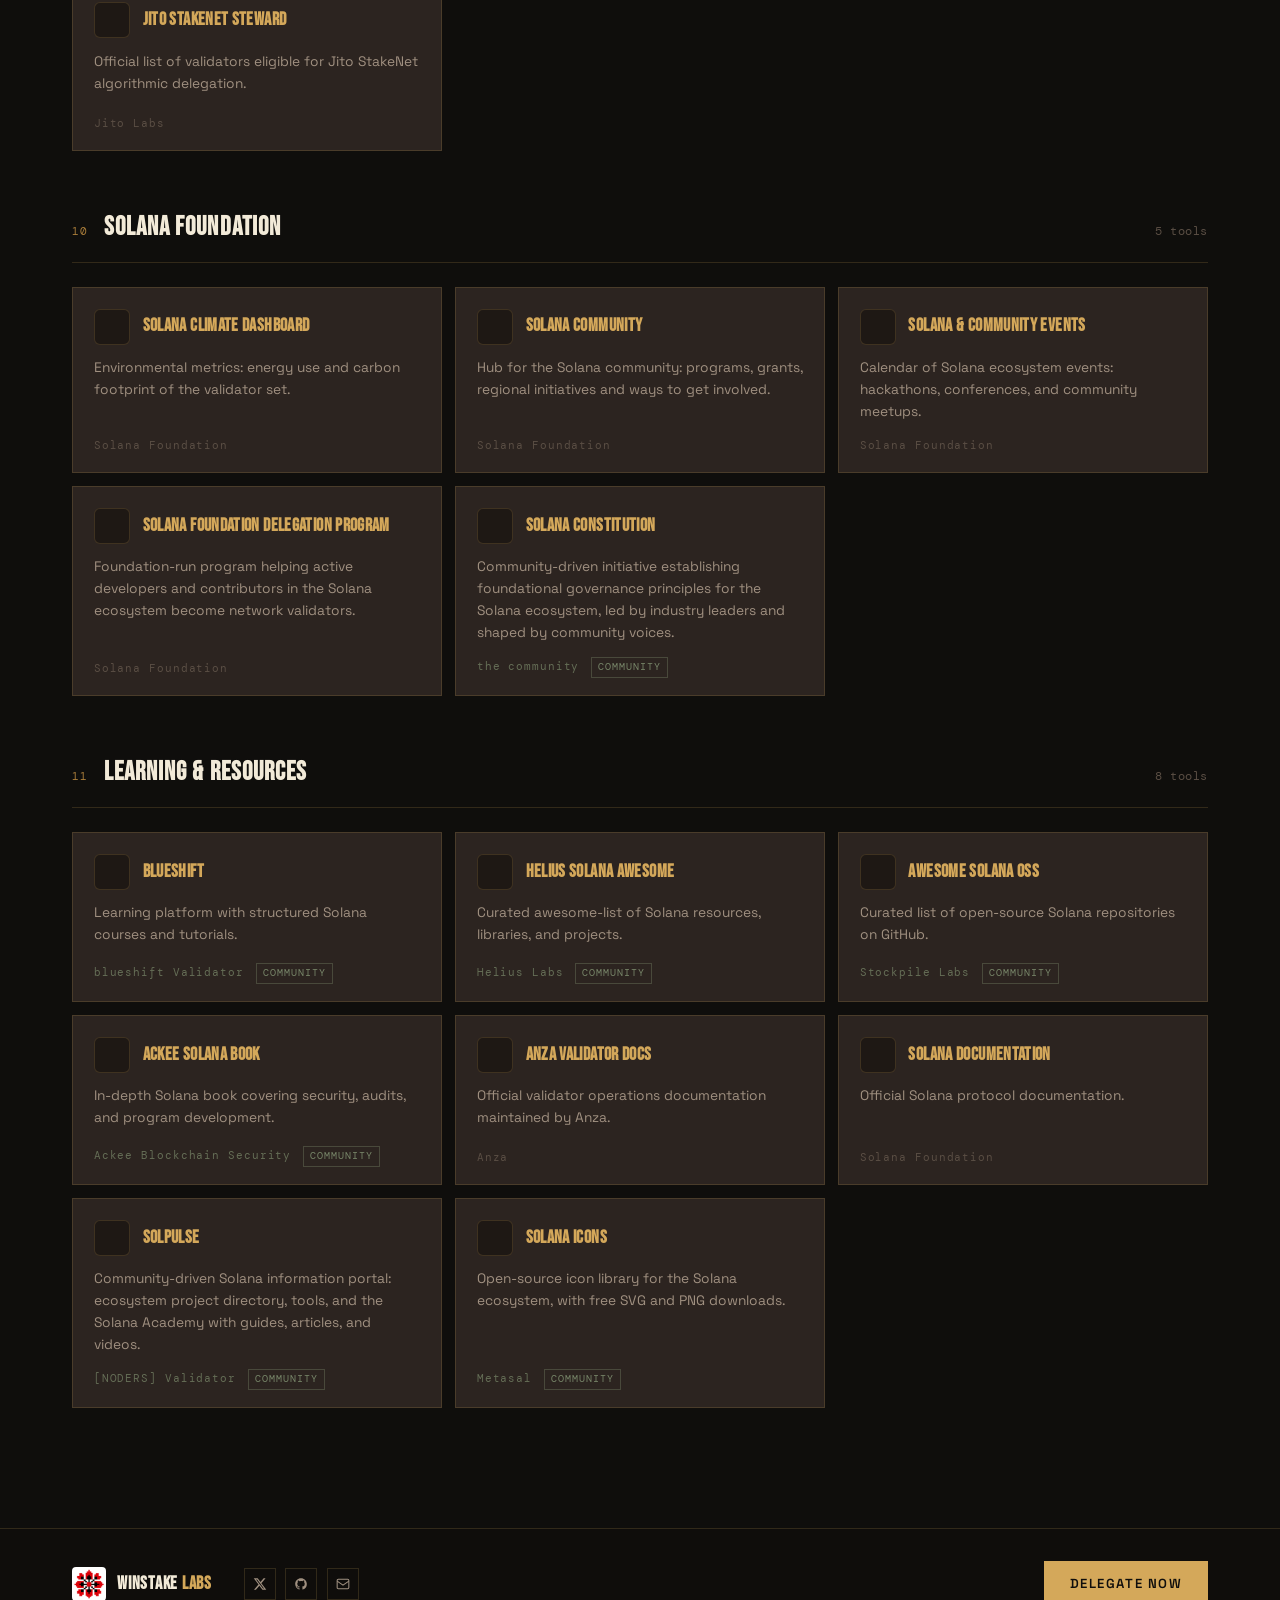
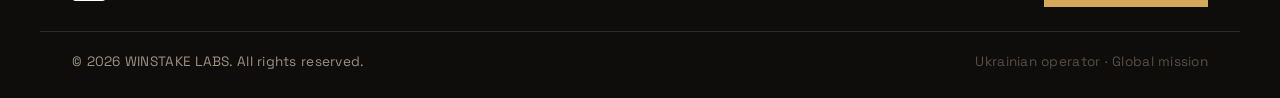
==== commit 0397d35a: "Add files via upload" ====
--- a/tools.html
+++ b/tools.html
@@ -101,7 +101,7 @@
 
   <div class="hero-stats">
     <div class="hero-stat">
-      <div class="hero-stat-num">85+</div>
+      <div class="hero-stat-num">95+</div>
       <div class="hero-stat-label">Tools</div>
     </div>
     <div class="hero-stat">
@@ -109,7 +109,7 @@
       <div class="hero-stat-label">Categories</div>
     </div>
     <div class="hero-stat">
-      <div class="hero-stat-num">70+</div>
+      <div class="hero-stat-num">80+</div>
       <div class="hero-stat-label">Community Built</div>
     </div>
   </div>
@@ -136,7 +136,7 @@
     <button class="filter-btn" data-cat="foundation">Foundation</button>
     <button class="filter-btn" data-cat="learning">Learning</button>
   </div>
-  <span class="visible-count" id="visibleCount">89 tools</span>
+  <span class="visible-count" id="visibleCount">98 tools</span>
 </div>
 
 <div class="empty" id="emptyState"><p>// No tools match your search.</p></div>
@@ -145,7 +145,7 @@
   <div class="cat-header">
     <span class="cat-num">01</span>
     <span class="cat-title">Validator Analytics</span>
-    <span class="cat-count">20 tools</span>
+    <span class="cat-count">22 tools</span>
   </div>
   <div class="tools-grid">
       <a href="https://app.vx.tools/leaderboards/income" target="_blank" rel="noopener" class="tool-card" data-cat="analytics" data-name="vortex income leaderboard earnings block revenue">
@@ -307,6 +307,22 @@
         </div>
         <div class="tool-desc">Open dashboard surfacing transparency metrics for Solana validators.</div>
         <div class="tool-builder community">AndrewInUa Validator <span class="community-badge">community</span></div>
+      </a>
+      <a href="https://votalizer.vercel.app/" target="_blank" rel="noopener" class="tool-card" data-cat="analytics" data-name="votalizer voting lockout violations tower fork analysis monitor mainnet testnet">
+        <div class="tool-head">
+          <span class="tool-favicon-slot"></span>
+          <div class="tool-name">Votalizer</div>
+        </div>
+        <div class="tool-desc">Real-time monitor for validator voting lockout violations on testnet and mainnet, with tower reconstruction and fork analysis.</div>
+        <div class="tool-builder community">Pigs in Blankets Validator <span class="community-badge">community</span></div>
+      </a>
+      <a href="https://phase.cc/tools/validator-comparison" target="_blank" rel="noopener" class="tool-card" data-cat="analytics" data-name="phase validator comparison compare performance apy decentralization side by side">
+        <div class="tool-head">
+          <span class="tool-favicon-slot"></span>
+          <div class="tool-name">Phase Validator Comparison</div>
+        </div>
+        <div class="tool-desc">Compare Solana validators side by side on performance, APY, and decentralization.</div>
+        <div class="tool-builder community">Phase Stake <span class="community-badge">community</span></div>
       </a>
   </div>
 </section>
@@ -373,7 +389,7 @@
   <div class="cat-header">
     <span class="cat-num">03</span>
     <span class="cat-title">Network Analytics</span>
-    <span class="cat-count">4 tools</span>
+    <span class="cat-count">5 tools</span>
   </div>
   <div class="tools-grid">
       <a href="https://sonda.network/" target="_blank" rel="noopener" class="tool-card" data-cat="network" data-name="sonda decentralization infrastructure metrics network solya validator">
@@ -407,6 +423,14 @@
         </div>
         <div class="tool-desc">Rare validator location finder (country, city, ASN) sorted by rarity, filterable by DoubleZero support.</div>
         <div class="tool-builder community">Tielman | Definity stake pool <span class="community-badge">community</span></div>
+      </a>
+      <a href="https://graph.solana.mainnet.encapsulate.xyz/" target="_blank" rel="noopener" class="tool-card" data-cat="network" data-name="encapsulate solana graph network map visualization mainnet">
+        <div class="tool-head">
+          <span class="tool-favicon-slot"></span>
+          <div class="tool-name">Encapsulate Solana Graph</div>
+        </div>
+        <div class="tool-desc">Visual graph of the Solana mainnet network. Nicely done, though the data is currently outdated.</div>
+        <div class="tool-builder community">Encapsulate <span class="community-badge">community</span></div>
       </a>
   </div>
 </section>
@@ -521,7 +545,7 @@
   <div class="cat-header">
     <span class="cat-num">05</span>
     <span class="cat-title">Validator Calculators</span>
-    <span class="cat-count">7 tools</span>
+    <span class="cat-count">9 tools</span>
   </div>
   <div class="tools-grid">
       <a href="https://cogentcrypto.io/ValidatorProfitCalculator" target="_blank" rel="noopener" class="tool-card" data-cat="calc" data-name="cogent validator profit calculator solana sol strategies">
@@ -579,6 +603,22 @@
         </div>
         <div class="tool-desc">Validator profit calculator from JPool with stake, commission, and MEV inputs.</div>
         <div class="tool-builder community">JPool <span class="community-badge">community</span></div>
+      </a>
+      <a href="https://calculator.decentra.cloud/" target="_blank" rel="noopener" class="tool-card" data-cat="calc" data-name="decentra validator profit calculator rewards economics">
+        <div class="tool-head">
+          <span class="tool-favicon-slot"></span>
+          <div class="tool-name">Decentra Profit Calculator</div>
+        </div>
+        <div class="tool-desc">Solana validator profit calculator.</div>
+        <div class="tool-builder community">Decentra Validator <span class="community-badge">community</span></div>
+      </a>
+      <a href="https://phase.cc/tools/calculator" target="_blank" rel="noopener" class="tool-card" data-cat="calc" data-name="phase economics calculator validator rewards stake api">
+        <div class="tool-head">
+          <span class="tool-favicon-slot"></span>
+          <div class="tool-name">Phase Economics Calculator</div>
+        </div>
+        <div class="tool-desc">Calculator for Solana validator economics, powered by Phase API data.</div>
+        <div class="tool-builder community">Phase Stake <span class="community-badge">community</span></div>
       </a>
   </div>
 </section>
@@ -677,7 +717,7 @@
   <div class="cat-header">
     <span class="cat-num">07</span>
     <span class="cat-title">Node Operator Tools</span>
-    <span class="cat-count">7 tools</span>
+    <span class="cat-count">8 tools</span>
   </div>
   <div class="tools-grid">
       <a href="https://gist.github.com/STEVLTH/7f5304452115660f3ec85e729bb4a29e" target="_blank" rel="noopener" class="tool-card" data-cat="operator" data-name="failover script simple gist validator stevlth">
@@ -735,6 +775,14 @@
         </div>
         <div class="tool-desc">Duplicates validator metrics to multiple InfluxDB destinations. Useful for keeping local monitoring while still sending data to Solana Foundation.</div>
         <div class="tool-builder community">diman Validator <span class="community-badge">community</span></div>
+      </a>
+      <a href="https://github.com/KirillLykov/xdp-features" target="_blank" rel="noopener" class="tool-card" data-cat="operator" data-name="xdp features networking host nic kirill lykov operator command line">
+        <div class="tool-head">
+          <span class="tool-favicon-slot"></span>
+          <div class="tool-name">xdp-features</div>
+        </div>
+        <div class="tool-desc">Command-line tool to check which XDP features a host supports.</div>
+        <div class="tool-builder community">Kirill Lykov <span class="community-badge">community</span></div>
       </a>
   </div>
 </section>
@@ -743,7 +791,7 @@
   <div class="cat-header">
     <span class="cat-num">08</span>
     <span class="cat-title">Alpenglow</span>
-    <span class="cat-count">5 tools</span>
+    <span class="cat-count">6 tools</span>
   </div>
   <div class="tools-grid">
       <a href="https://ag.validblocks.com/" target="_blank" rel="noopener" class="tool-card" data-cat="alpenglow" data-name="alpenglow validblocks explorer block community cluster 2026">
@@ -785,6 +833,14 @@
         </div>
         <div class="tool-desc">Decentralization and datacenter metrics for the Alpenglow Community Cluster.</div>
         <div class="tool-builder community">Solya Validator <span class="community-badge">community</span></div>
+      </a>
+      <a href="https://github.com/a3mc/abracadabra" target="_blank" rel="noopener" class="tool-card" data-cat="alpenglow" data-name="abracadabra alpenglow validator logs terminal ui log viewer art3mis">
+        <div class="tool-head">
+          <span class="tool-favicon-slot"></span>
+          <div class="tool-name">Abracadabra</div>
+        </div>
+        <div class="tool-desc">Terminal UI that makes Solana Alpenglow validator logs easier to read.</div>
+        <div class="tool-builder community">ART3MIS.CLOUD Validator <span class="community-badge">community</span></div>
       </a>
   </div>
 </section>
@@ -909,7 +965,7 @@
   <div class="cat-header">
     <span class="cat-num">11</span>
     <span class="cat-title">Learning &amp; Resources</span>
-    <span class="cat-count">6 tools</span>
+    <span class="cat-count">8 tools</span>
   </div>
   <div class="tools-grid">
       <a href="https://learn.blueshift.gg/en" target="_blank" rel="noopener" class="tool-card" data-cat="learning" data-name="blueshift learn solana courses tutorials">
@@ -928,6 +984,14 @@
         <div class="tool-desc">Curated awesome-list of Solana resources, libraries, and projects.</div>
         <div class="tool-builder community">Helius Labs <span class="community-badge">community</span></div>
       </a>
+      <a href="https://github.com/StockpileLabs/awesome-solana-oss" target="_blank" rel="noopener" class="tool-card" data-cat="learning" data-name="awesome solana oss open source repositories list stockpile labs">
+        <div class="tool-head">
+          <span class="tool-favicon-slot"></span>
+          <div class="tool-name">Awesome Solana OSS</div>
+        </div>
+        <div class="tool-desc">Curated list of open-source Solana repositories on GitHub.</div>
+        <div class="tool-builder community">Stockpile Labs <span class="community-badge">community</span></div>
+      </a>
       <a href="https://ackee.xyz/solana/book/latest/" target="_blank" rel="noopener" class="tool-card" data-cat="learning" data-name="ackee solana book security audit guide">
         <div class="tool-head">
           <span class="tool-favicon-slot"></span>
@@ -959,6 +1023,14 @@
         </div>
         <div class="tool-desc">Community-driven Solana information portal: ecosystem project directory, tools, and the Solana Academy with guides, articles, and videos.</div>
         <div class="tool-builder community">[NODERS] Validator <span class="community-badge">community</span></div>
+      </a>
+      <a href="https://solana-icons.vercel.app/" target="_blank" rel="noopener" class="tool-card" data-cat="learning" data-name="solana icons icon library svg png design assets metasal">
+        <div class="tool-head">
+          <span class="tool-favicon-slot"></span>
+          <div class="tool-name">Solana Icons</div>
+        </div>
+        <div class="tool-desc">Open-source icon library for the Solana ecosystem, with free SVG and PNG downloads.</div>
+        <div class="tool-builder community">Metasal <span class="community-badge">community</span></div>
       </a>
   </div>
 </section>
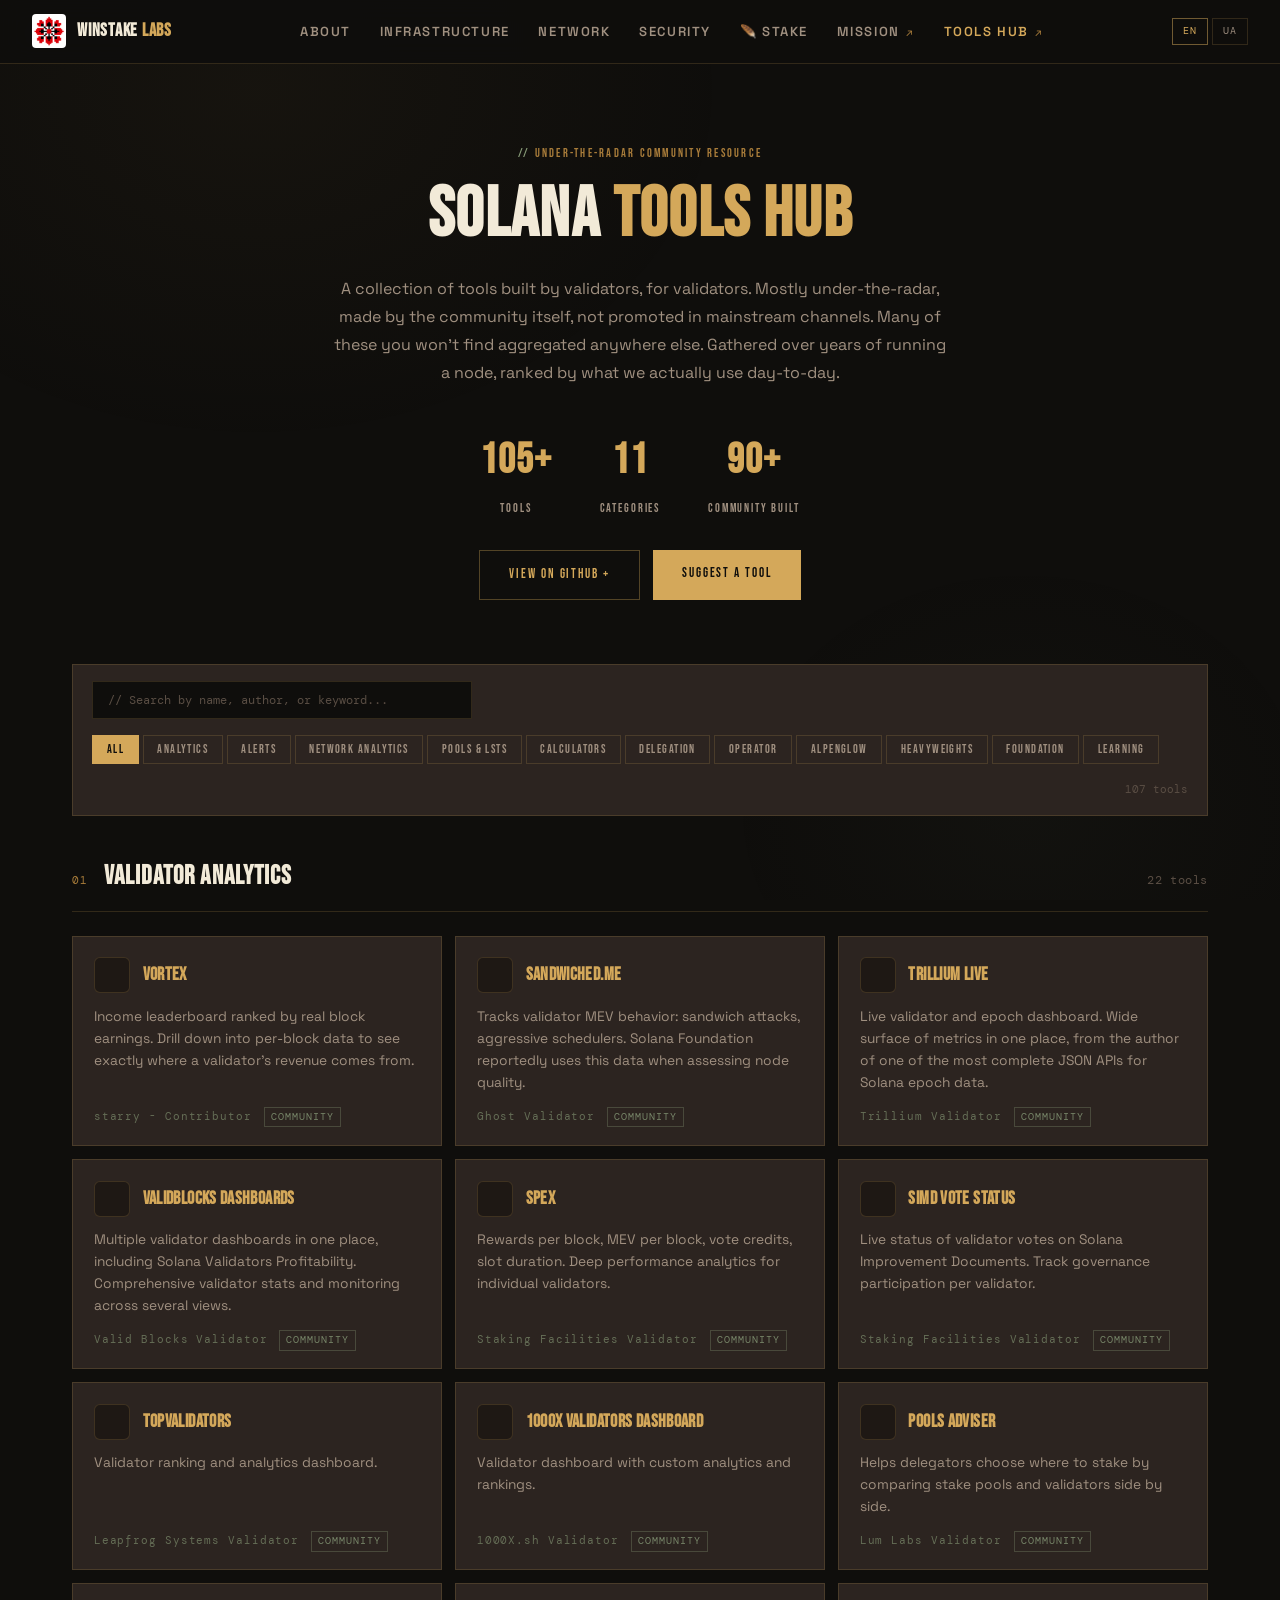
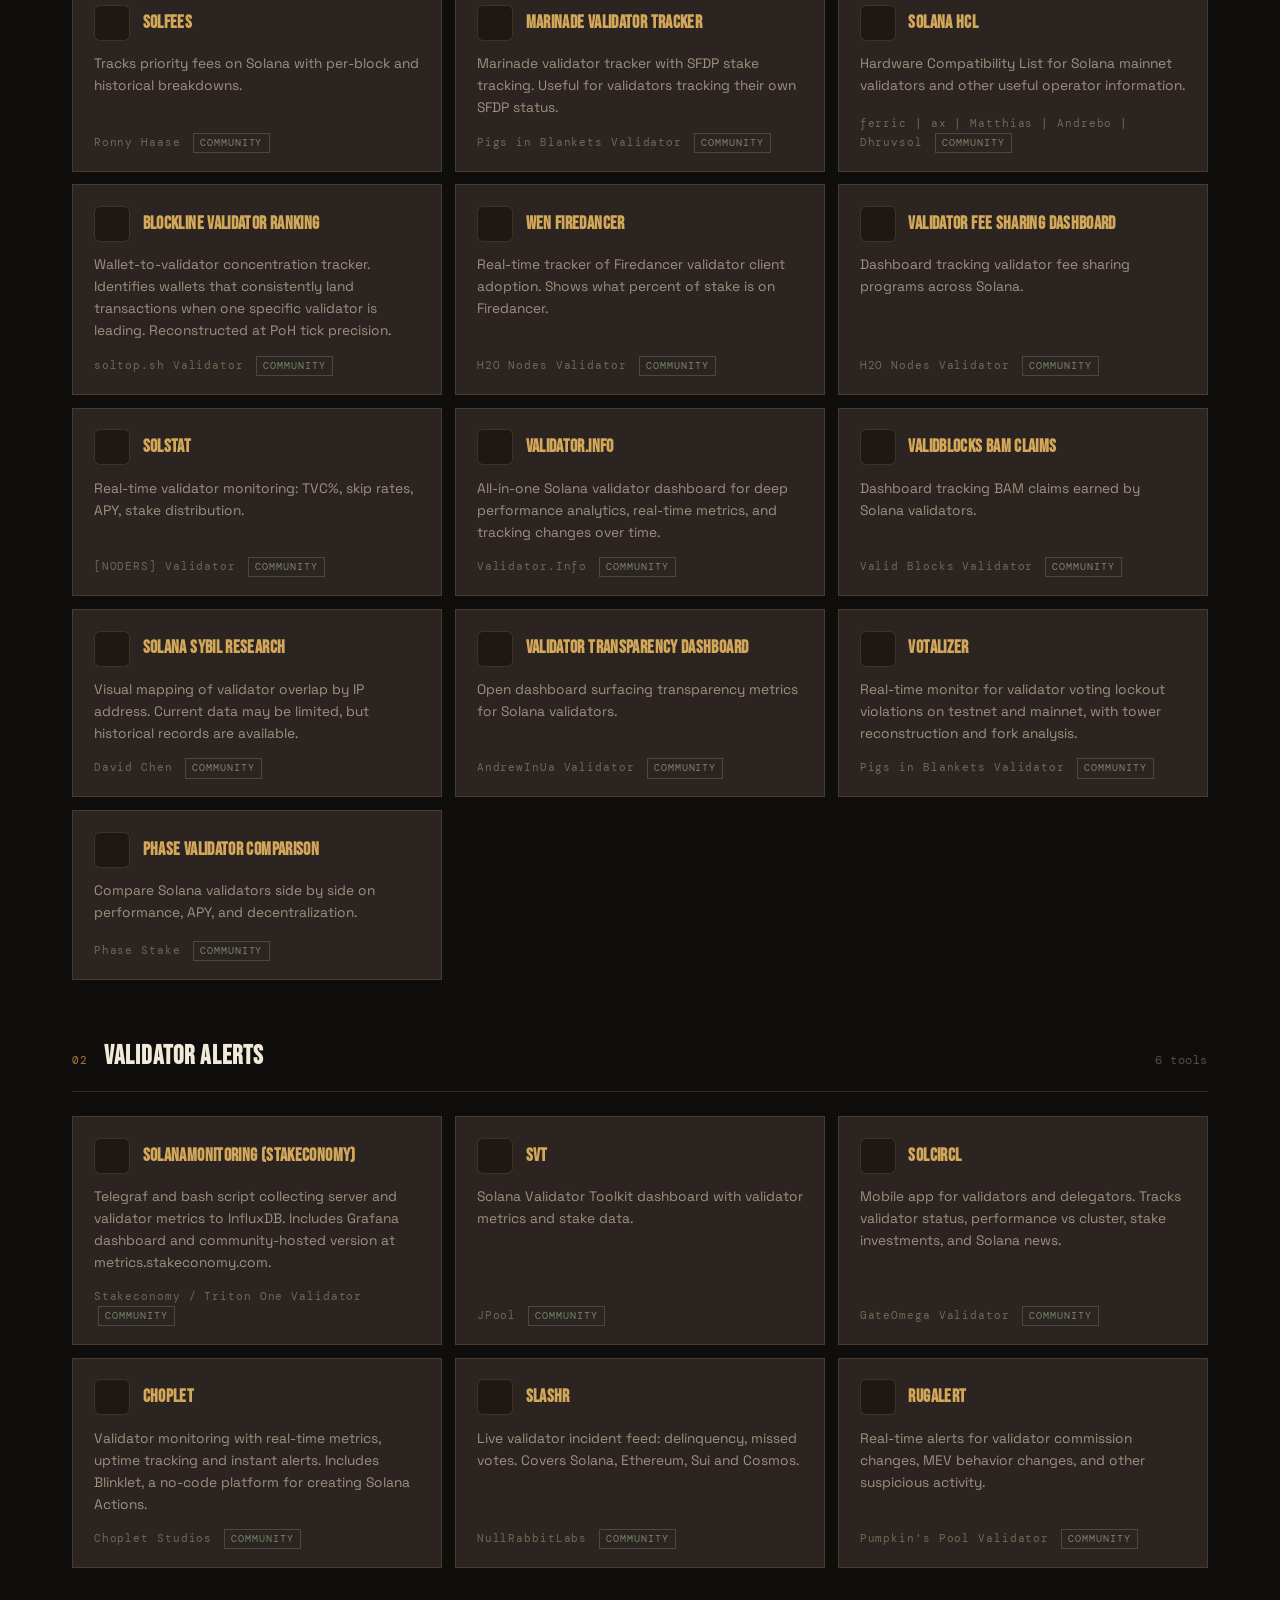
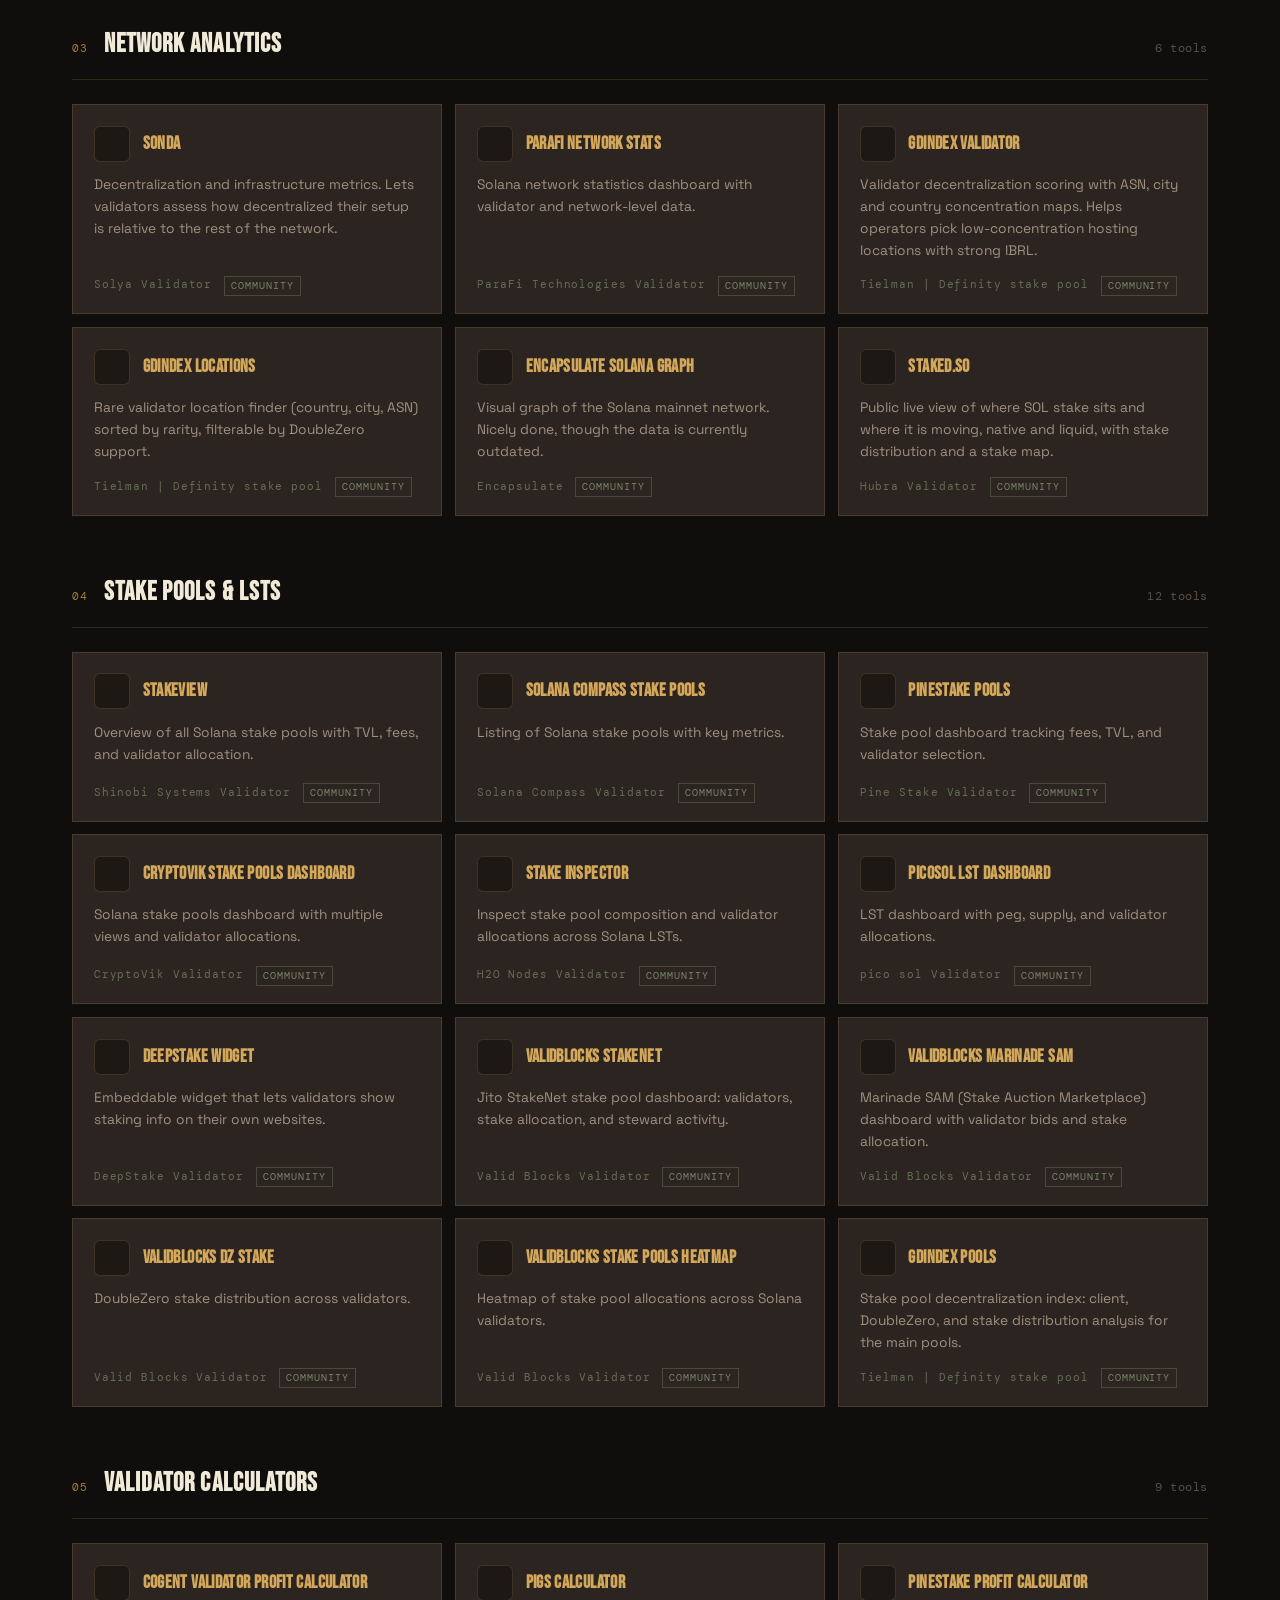
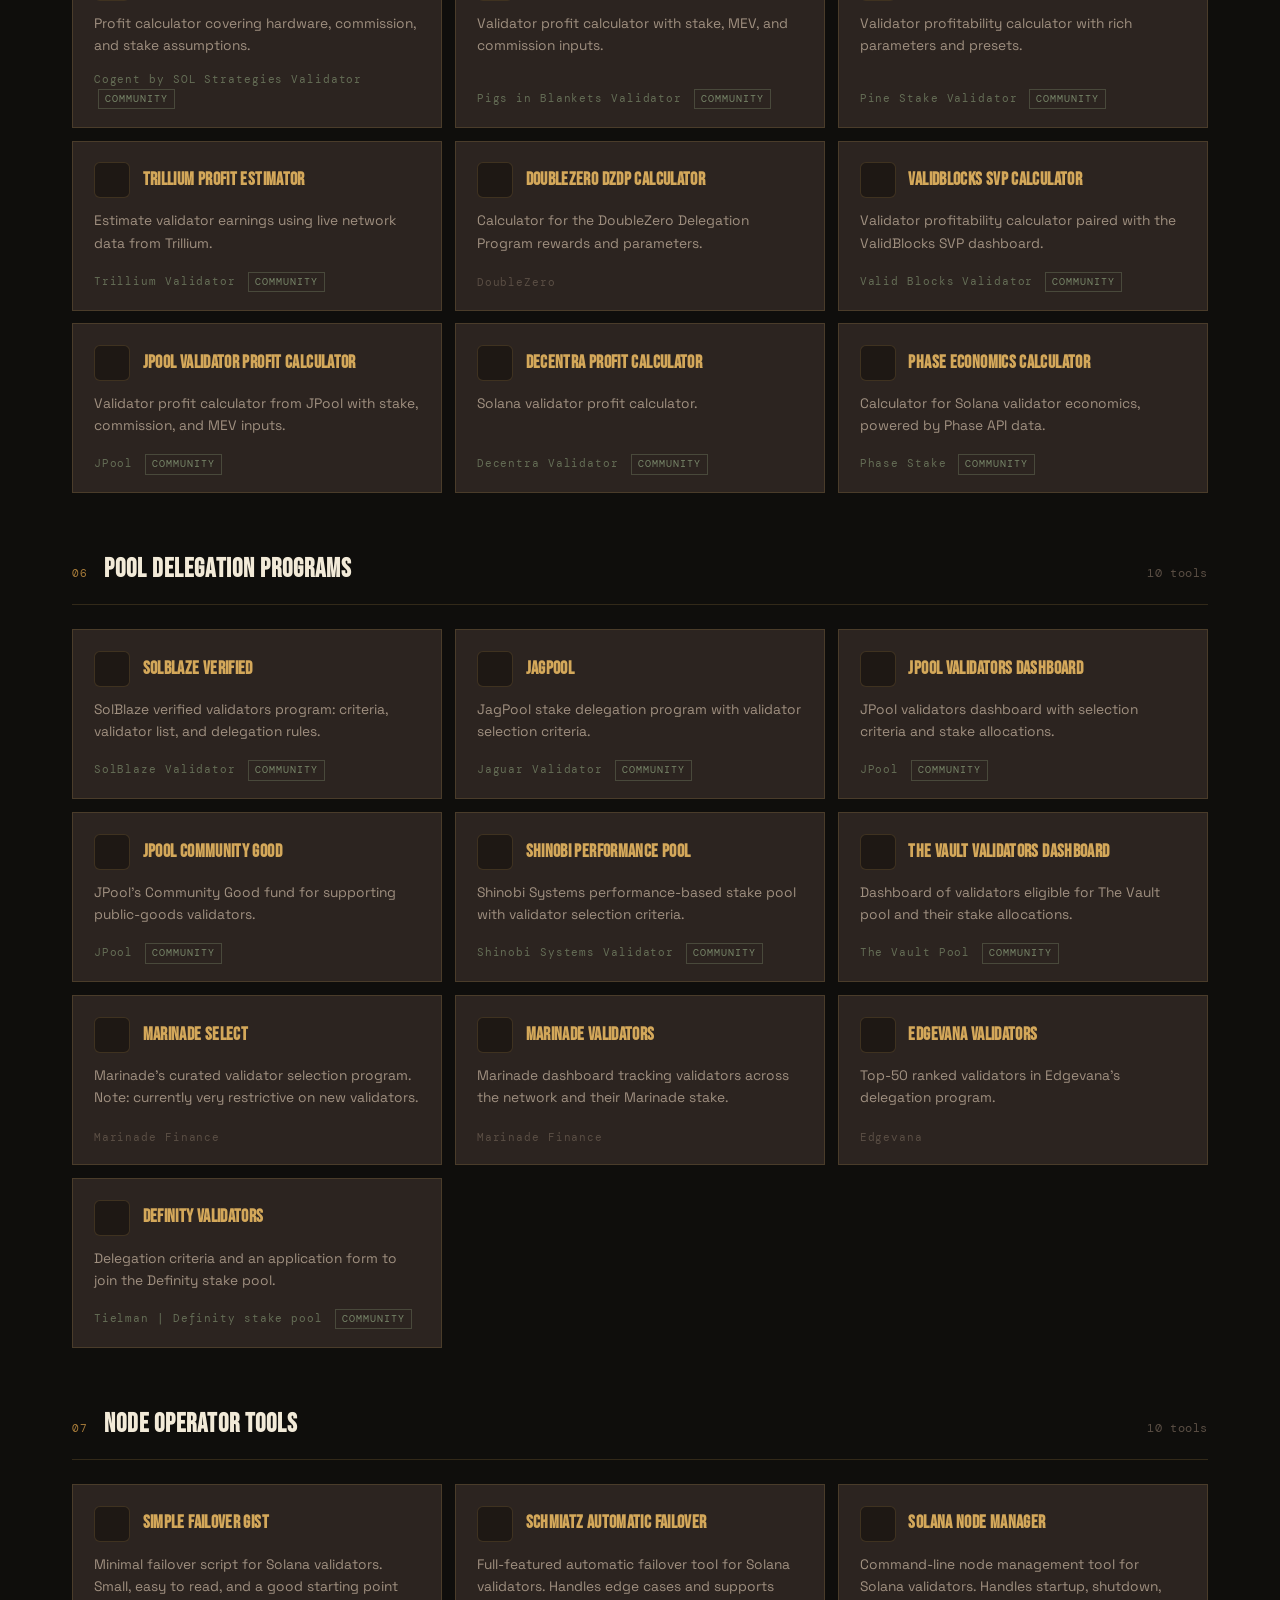
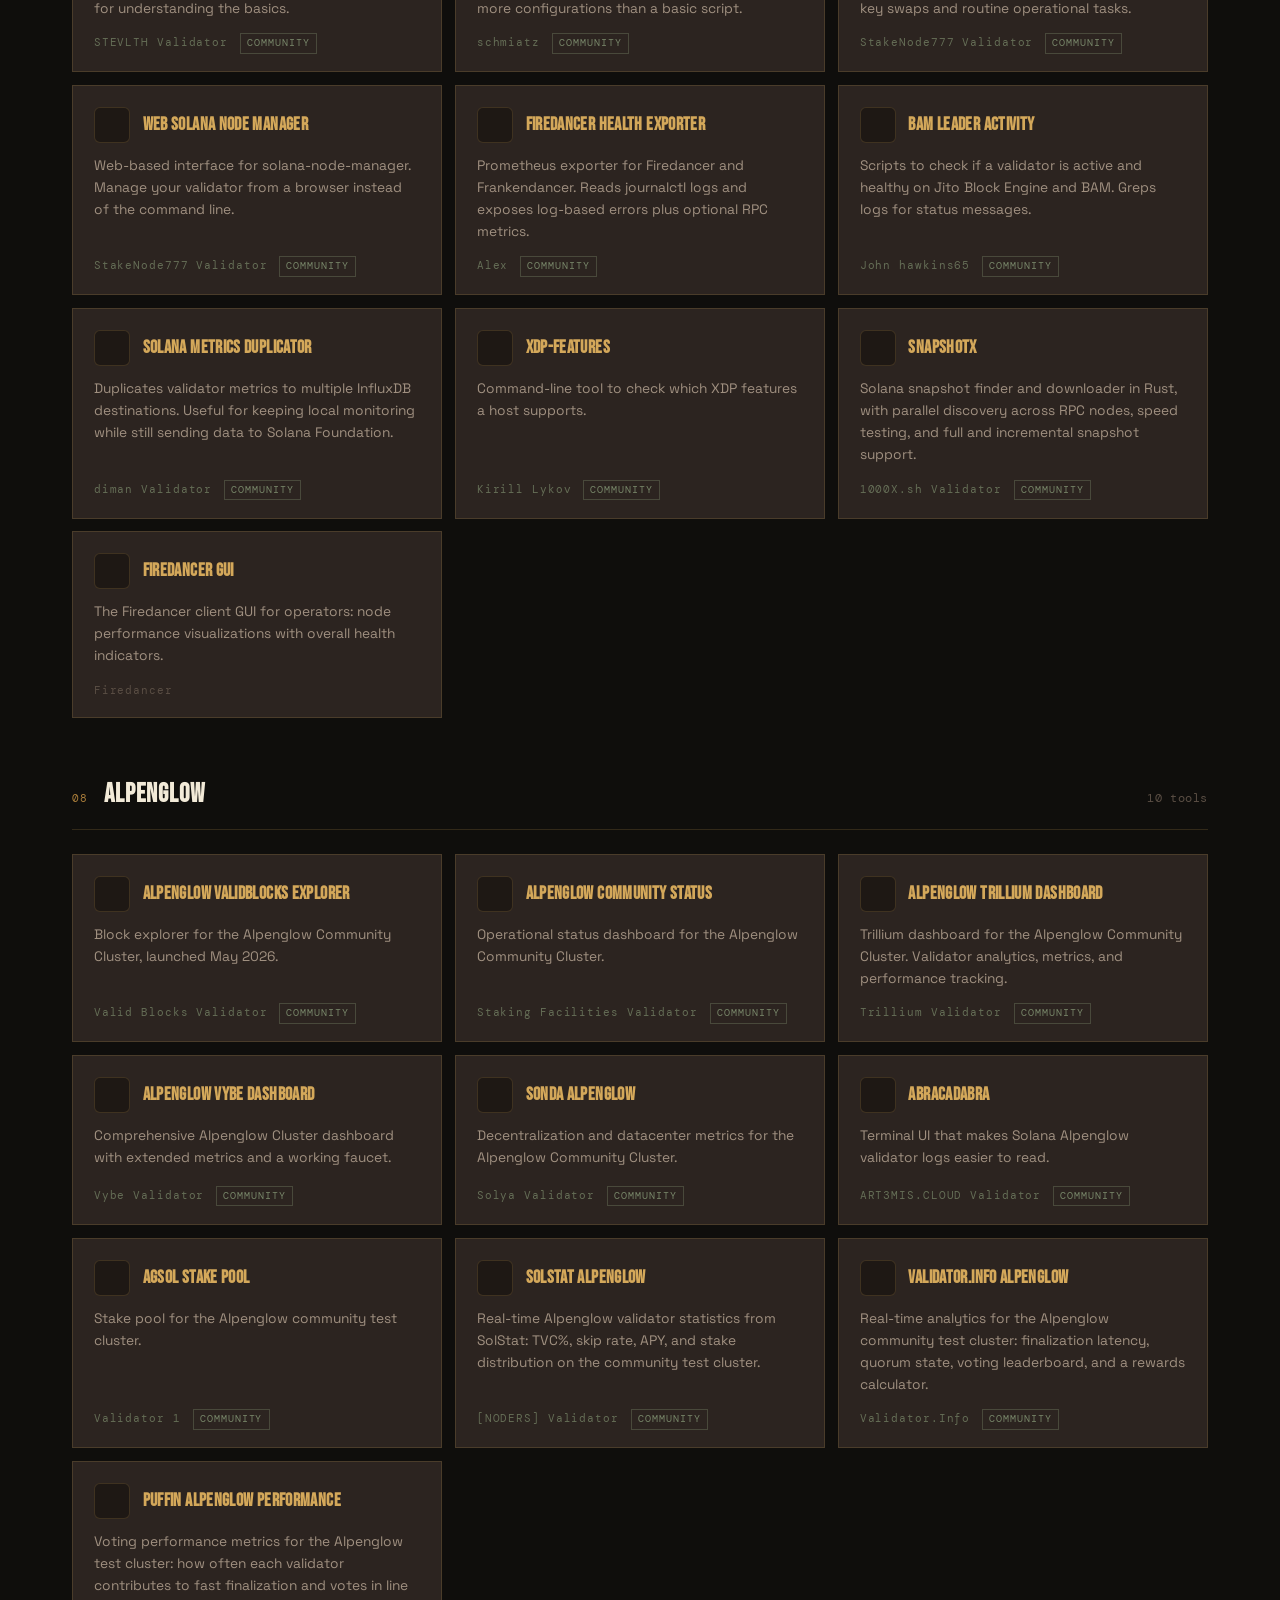
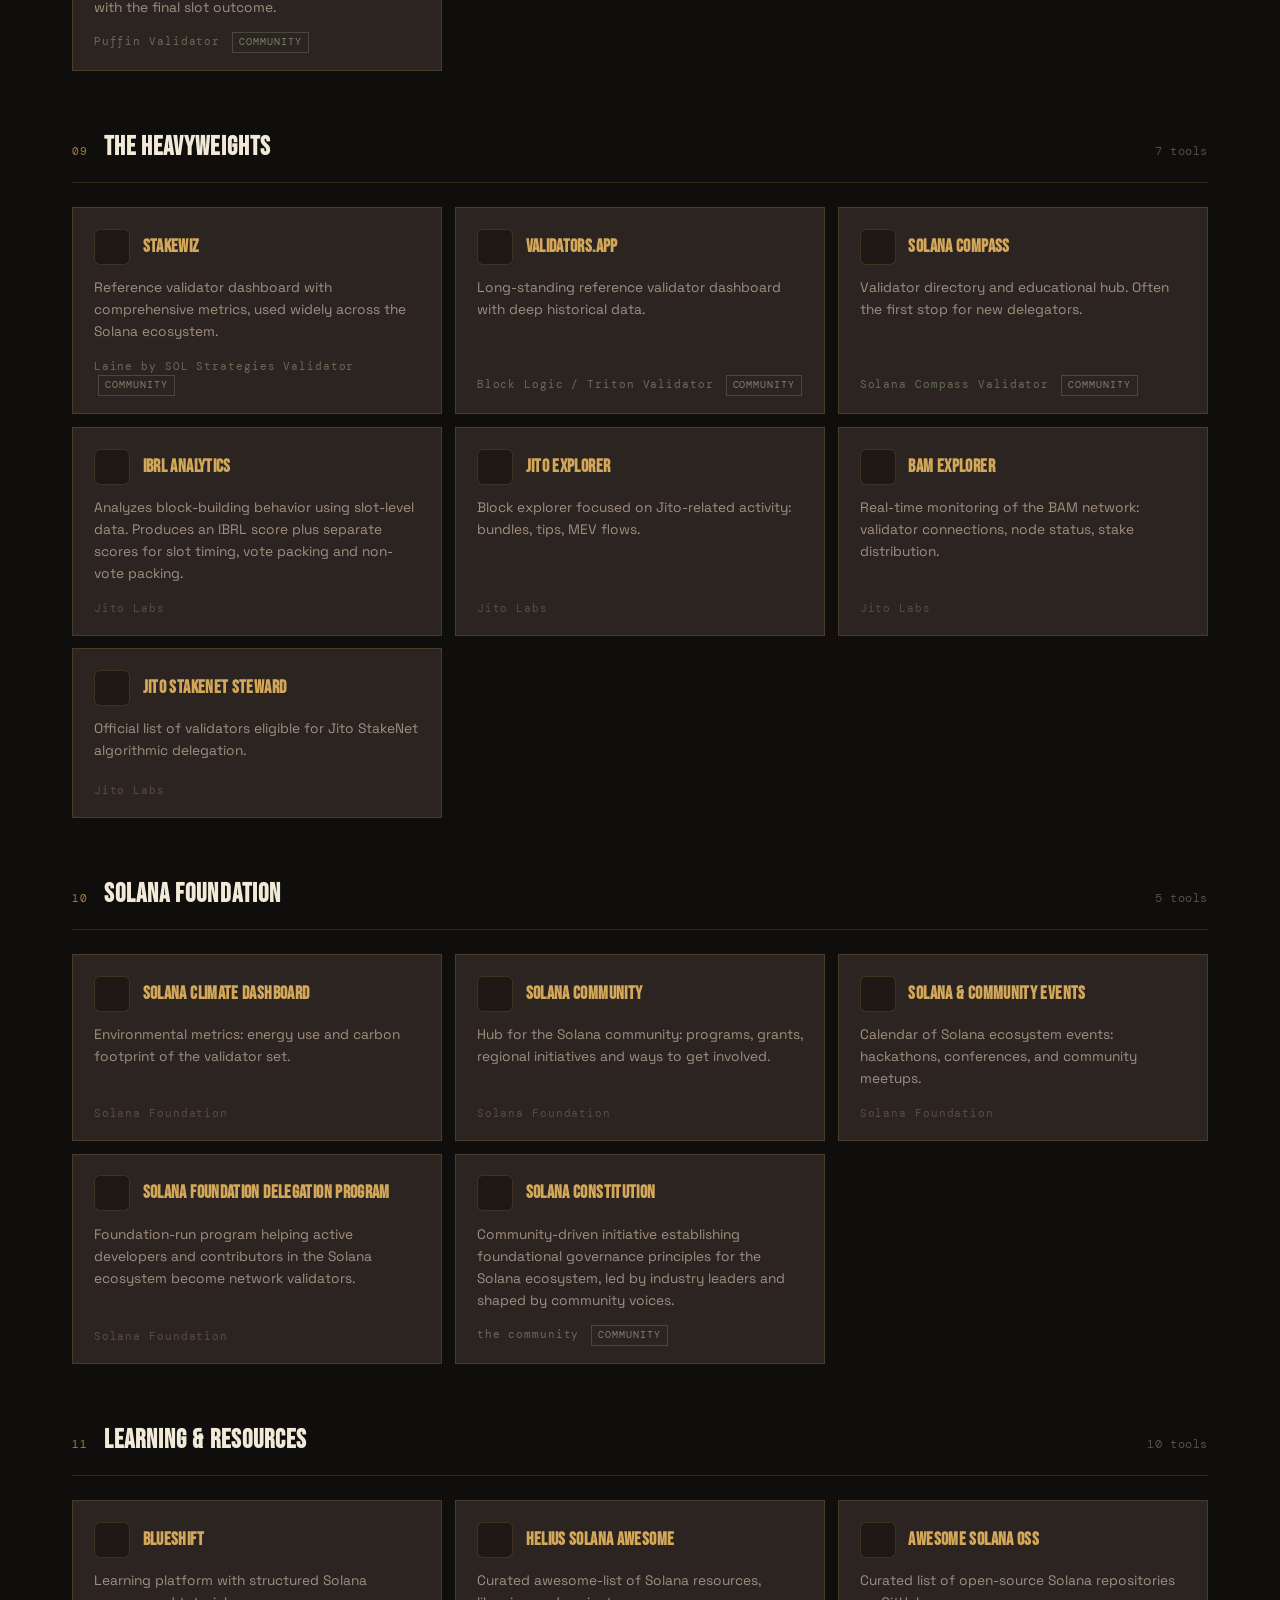
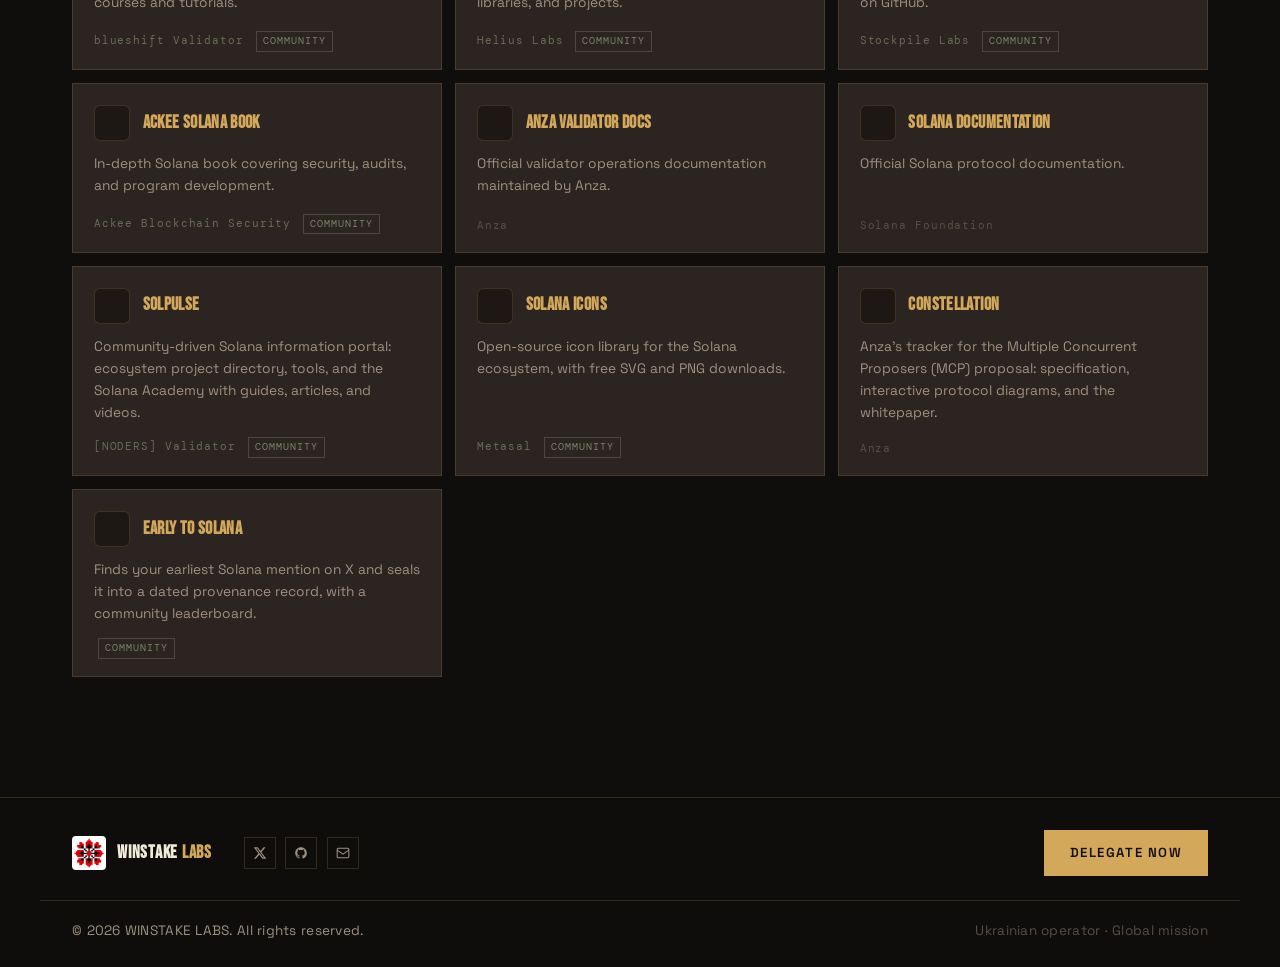
==== commit b6936689: "Add files via upload" ====
--- a/tools.html
+++ b/tools.html
@@ -101,7 +101,7 @@
 
   <div class="hero-stats">
     <div class="hero-stat">
-      <div class="hero-stat-num">95+</div>
+      <div class="hero-stat-num">105+</div>
       <div class="hero-stat-label">Tools</div>
     </div>
     <div class="hero-stat">
@@ -109,7 +109,7 @@
       <div class="hero-stat-label">Categories</div>
     </div>
     <div class="hero-stat">
-      <div class="hero-stat-num">80+</div>
+      <div class="hero-stat-num">90+</div>
       <div class="hero-stat-label">Community Built</div>
     </div>
   </div>
@@ -136,7 +136,7 @@
     <button class="filter-btn" data-cat="foundation">Foundation</button>
     <button class="filter-btn" data-cat="learning">Learning</button>
   </div>
-  <span class="visible-count" id="visibleCount">98 tools</span>
+  <span class="visible-count" id="visibleCount">107 tools</span>
 </div>
 
 <div class="empty" id="emptyState"><p>// No tools match your search.</p></div>
@@ -389,7 +389,7 @@
   <div class="cat-header">
     <span class="cat-num">03</span>
     <span class="cat-title">Network Analytics</span>
-    <span class="cat-count">5 tools</span>
+    <span class="cat-count">6 tools</span>
   </div>
   <div class="tools-grid">
       <a href="https://sonda.network/" target="_blank" rel="noopener" class="tool-card" data-cat="network" data-name="sonda decentralization infrastructure metrics network solya validator">
@@ -431,6 +431,14 @@
         </div>
         <div class="tool-desc">Visual graph of the Solana mainnet network. Nicely done, though the data is currently outdated.</div>
         <div class="tool-builder community">Encapsulate <span class="community-badge">community</span></div>
+      </a>
+      <a href="https://staked.so/" target="_blank" rel="noopener" class="tool-card" data-cat="network" data-name="staked so stake distribution map movement native liquid hubra">
+        <div class="tool-head">
+          <span class="tool-favicon-slot"></span>
+          <div class="tool-name">staked.so</div>
+        </div>
+        <div class="tool-desc">Public live view of where SOL stake sits and where it is moving, native and liquid, with stake distribution and a stake map.</div>
+        <div class="tool-builder community">Hubra Validator <span class="community-badge">community</span></div>
       </a>
   </div>
 </section>
@@ -717,7 +725,7 @@
   <div class="cat-header">
     <span class="cat-num">07</span>
     <span class="cat-title">Node Operator Tools</span>
-    <span class="cat-count">8 tools</span>
+    <span class="cat-count">10 tools</span>
   </div>
   <div class="tools-grid">
       <a href="https://gist.github.com/STEVLTH/7f5304452115660f3ec85e729bb4a29e" target="_blank" rel="noopener" class="tool-card" data-cat="operator" data-name="failover script simple gist validator stevlth">
@@ -783,6 +791,22 @@
         </div>
         <div class="tool-desc">Command-line tool to check which XDP features a host supports.</div>
         <div class="tool-builder community">Kirill Lykov <span class="community-badge">community</span></div>
+      </a>
+      <a href="https://github.com/1000xsh/snapshotx" target="_blank" rel="noopener" class="tool-card" data-cat="operator" data-name="snapshotx snapshot finder downloader rust rpc 1000x">
+        <div class="tool-head">
+          <span class="tool-favicon-slot"></span>
+          <div class="tool-name">snapshotx</div>
+        </div>
+        <div class="tool-desc">Solana snapshot finder and downloader in Rust, with parallel discovery across RPC nodes, speed testing, and full and incremental snapshot support.</div>
+        <div class="tool-builder community">1000X.sh Validator <span class="community-badge">community</span></div>
+      </a>
+      <a href="https://gui.firedancer.io/" target="_blank" rel="noopener" class="tool-card" data-cat="operator" data-name="firedancer gui client node performance health monitoring operators">
+        <div class="tool-head">
+          <span class="tool-favicon-slot"></span>
+          <div class="tool-name">Firedancer GUI</div>
+        </div>
+        <div class="tool-desc">The Firedancer client GUI for operators: node performance visualizations with overall health indicators.</div>
+        <div class="tool-builder">Firedancer </div>
       </a>
   </div>
 </section>
@@ -791,7 +815,7 @@
   <div class="cat-header">
     <span class="cat-num">08</span>
     <span class="cat-title">Alpenglow</span>
-    <span class="cat-count">6 tools</span>
+    <span class="cat-count">10 tools</span>
   </div>
   <div class="tools-grid">
       <a href="https://ag.validblocks.com/" target="_blank" rel="noopener" class="tool-card" data-cat="alpenglow" data-name="alpenglow validblocks explorer block community cluster 2026">
@@ -841,6 +865,38 @@
         </div>
         <div class="tool-desc">Terminal UI that makes Solana Alpenglow validator logs easier to read.</div>
         <div class="tool-builder community">ART3MIS.CLOUD Validator <span class="community-badge">community</span></div>
+      </a>
+      <a href="https://agsol.ag.validator1.net/" target="_blank" rel="noopener" class="tool-card" data-cat="alpenglow" data-name="agsol stake pool alpenglow test cluster validator1">
+        <div class="tool-head">
+          <span class="tool-favicon-slot"></span>
+          <div class="tool-name">agSOL Stake Pool</div>
+        </div>
+        <div class="tool-desc">Stake pool for the Alpenglow community test cluster.</div>
+        <div class="tool-builder community">Validator 1 <span class="community-badge">community</span></div>
+      </a>
+      <a href="https://solstat.noders.services/alpenglow" target="_blank" rel="noopener" class="tool-card" data-cat="alpenglow" data-name="solstat alpenglow validators tvc skip rate apy stake noders">
+        <div class="tool-head">
+          <span class="tool-favicon-slot"></span>
+          <div class="tool-name">SolStat Alpenglow</div>
+        </div>
+        <div class="tool-desc">Real-time Alpenglow validator statistics from SolStat: TVC%, skip rate, APY, and stake distribution on the community test cluster.</div>
+        <div class="tool-builder community">[NODERS] Validator <span class="community-badge">community</span></div>
+      </a>
+      <a href="https://validator.info/solana/alpenglow" target="_blank" rel="noopener" class="tool-card" data-cat="alpenglow" data-name="validator info alpenglow finalization latency quorum voting leaderboard rewards calculator">
+        <div class="tool-head">
+          <span class="tool-favicon-slot"></span>
+          <div class="tool-name">Validator.Info Alpenglow</div>
+        </div>
+        <div class="tool-desc">Real-time analytics for the Alpenglow community test cluster: finalization latency, quorum state, voting leaderboard, and a rewards calculator.</div>
+        <div class="tool-builder community">Validator.Info <span class="community-badge">community</span></div>
+      </a>
+      <a href="https://puffin-validator.xyz/alpenglow" target="_blank" rel="noopener" class="tool-card" data-cat="alpenglow" data-name="puffin alpenglow voting performance fast finalization certificates accurate">
+        <div class="tool-head">
+          <span class="tool-favicon-slot"></span>
+          <div class="tool-name">Puffin Alpenglow Performance</div>
+        </div>
+        <div class="tool-desc">Voting performance metrics for the Alpenglow test cluster: how often each validator contributes to fast finalization and votes in line with the final slot outcome.</div>
+        <div class="tool-builder community">Puffin Validator <span class="community-badge">community</span></div>
       </a>
   </div>
 </section>
@@ -965,7 +1021,7 @@
   <div class="cat-header">
     <span class="cat-num">11</span>
     <span class="cat-title">Learning &amp; Resources</span>
-    <span class="cat-count">8 tools</span>
+    <span class="cat-count">10 tools</span>
   </div>
   <div class="tools-grid">
       <a href="https://learn.blueshift.gg/en" target="_blank" rel="noopener" class="tool-card" data-cat="learning" data-name="blueshift learn solana courses tutorials">
@@ -1031,6 +1087,22 @@
         </div>
         <div class="tool-desc">Open-source icon library for the Solana ecosystem, with free SVG and PNG downloads.</div>
         <div class="tool-builder community">Metasal <span class="community-badge">community</span></div>
+      </a>
+      <a href="https://constellation.anza.xyz/" target="_blank" rel="noopener" class="tool-card" data-cat="learning" data-name="constellation anza mcp multiple concurrent proposers proposal specification whitepaper">
+        <div class="tool-head">
+          <span class="tool-favicon-slot"></span>
+          <div class="tool-name">Constellation</div>
+        </div>
+        <div class="tool-desc">Anza's tracker for the Multiple Concurrent Proposers (MCP) proposal: specification, interactive protocol diagrams, and the whitepaper.</div>
+        <div class="tool-builder">Anza </div>
+      </a>
+      <a href="https://earlytosolana.com/" target="_blank" rel="noopener" class="tool-card" data-cat="learning" data-name="early to solana x twitter provenance record leaderboard archive">
+        <div class="tool-head">
+          <span class="tool-favicon-slot"></span>
+          <div class="tool-name">Early to Solana</div>
+        </div>
+        <div class="tool-desc">Finds your earliest Solana mention on X and seals it into a dated provenance record, with a community leaderboard.</div>
+        <div class="tool-builder community"><span class="community-badge">community</span></div>
       </a>
   </div>
 </section>
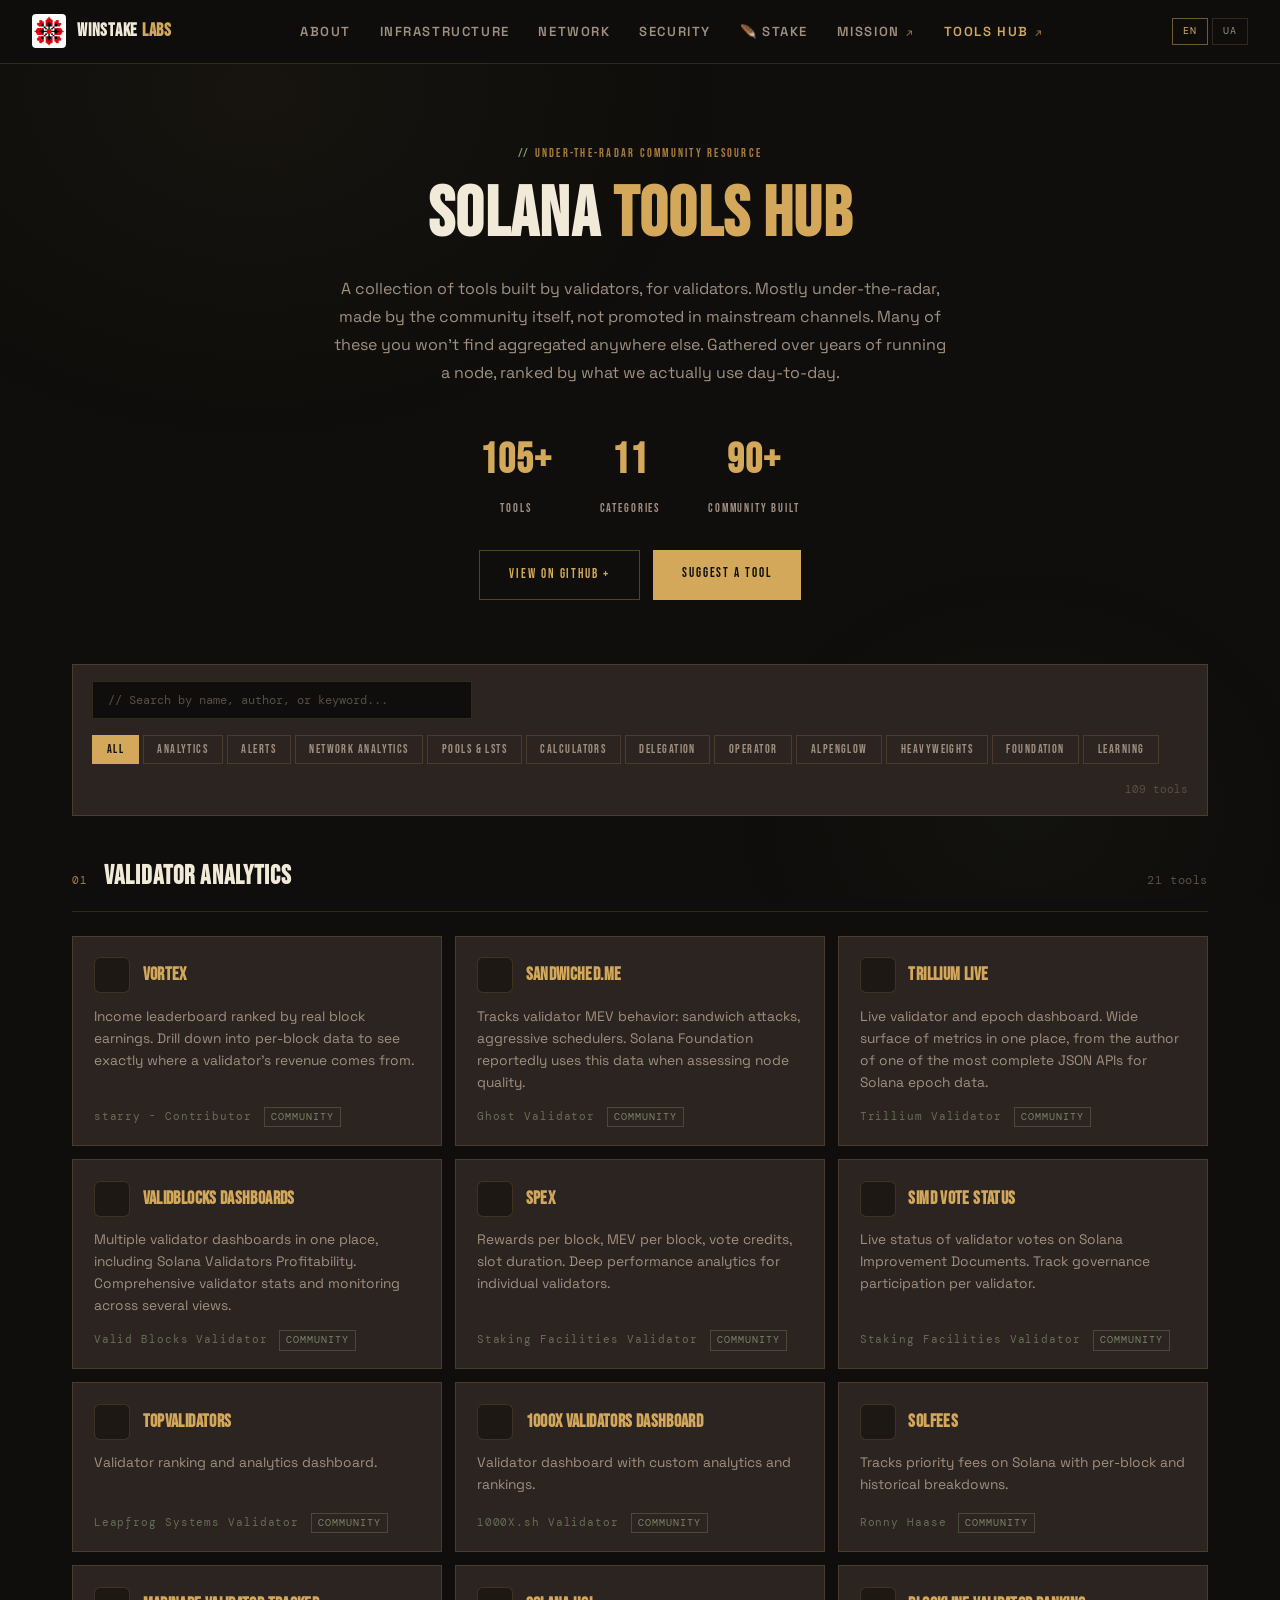
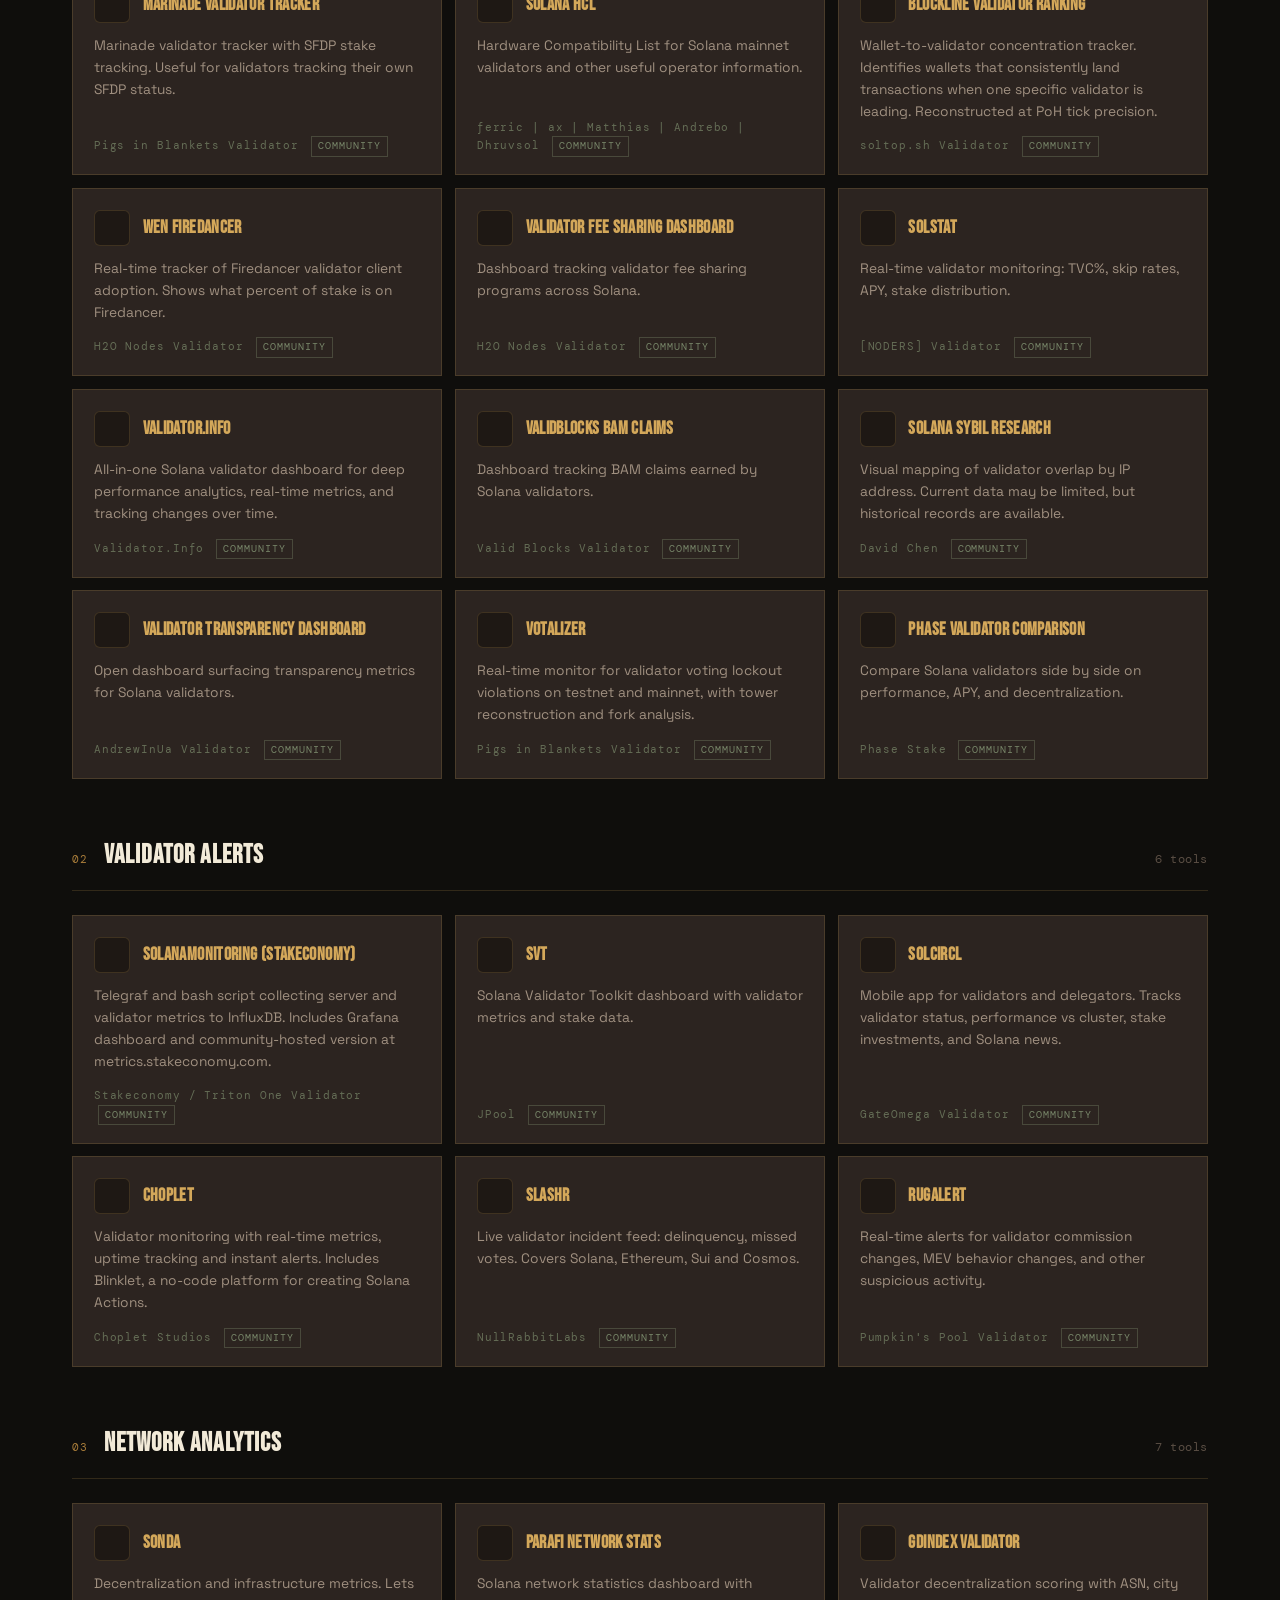
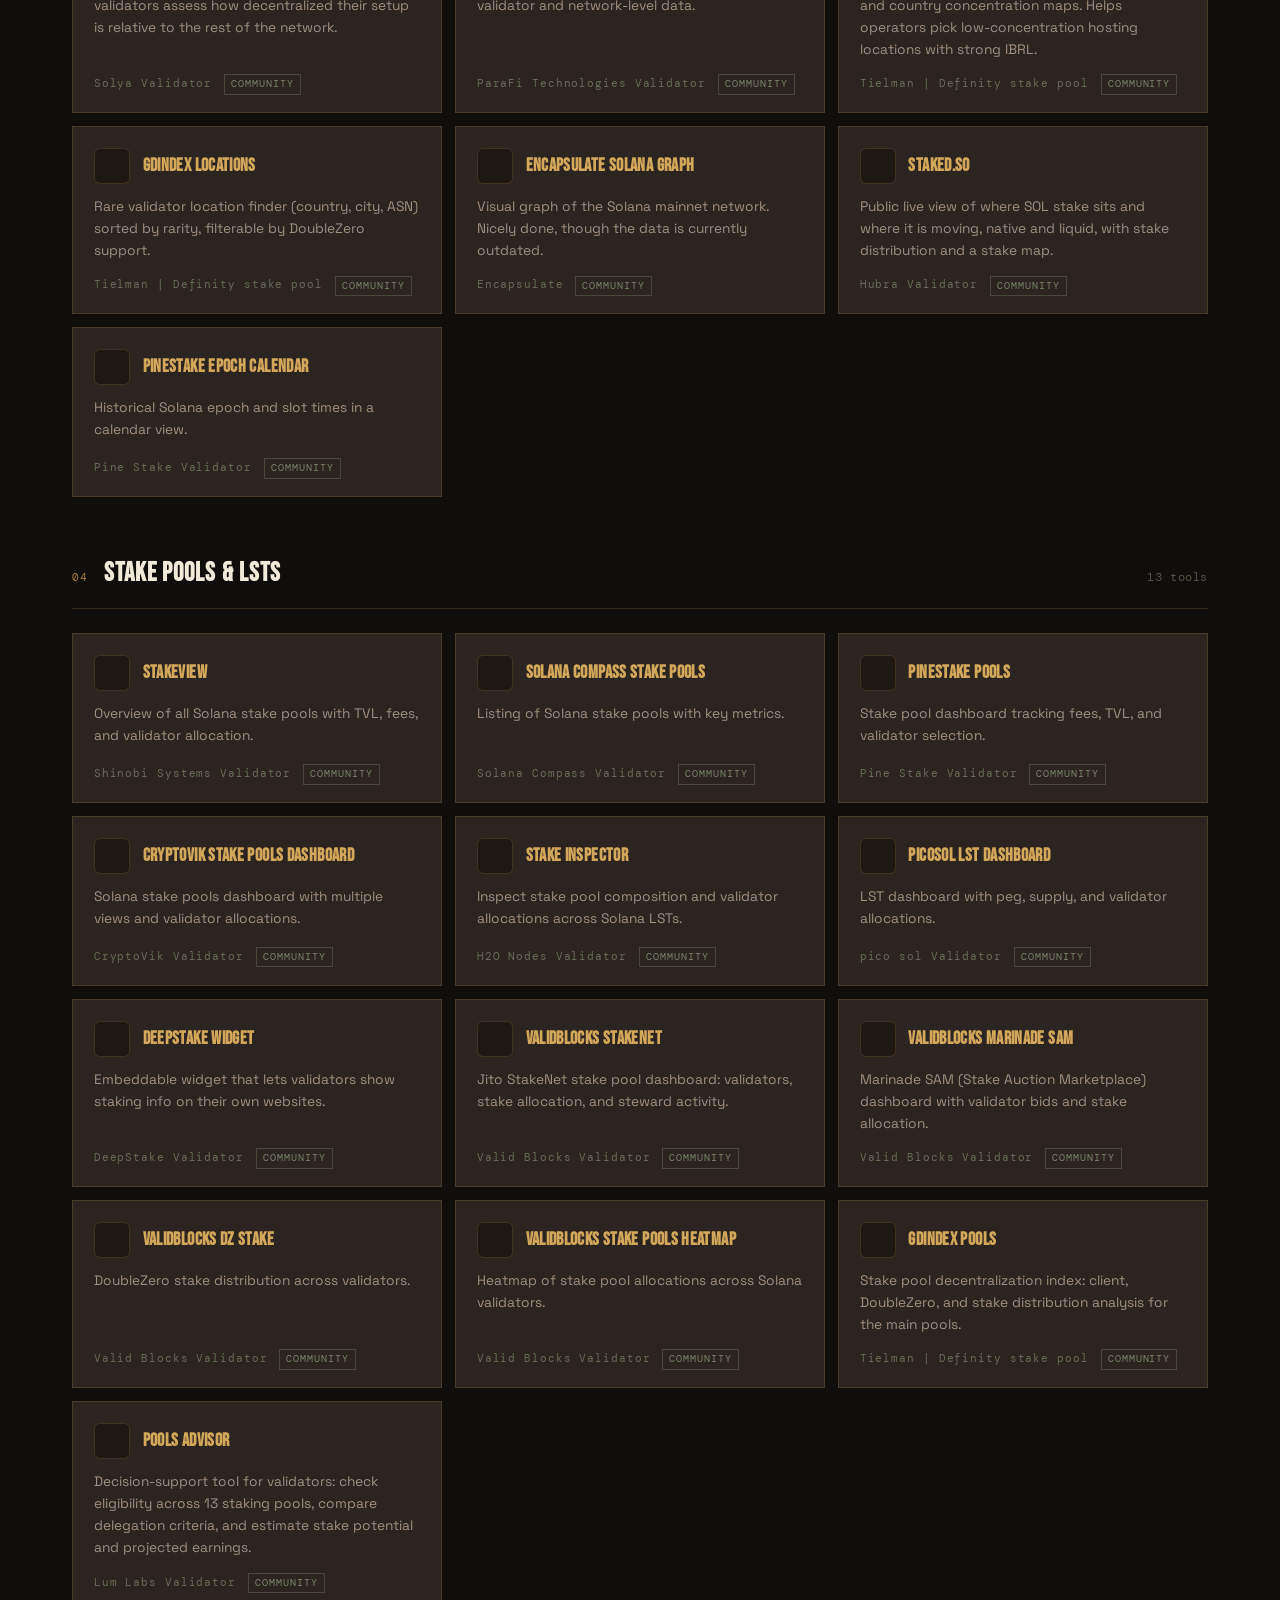
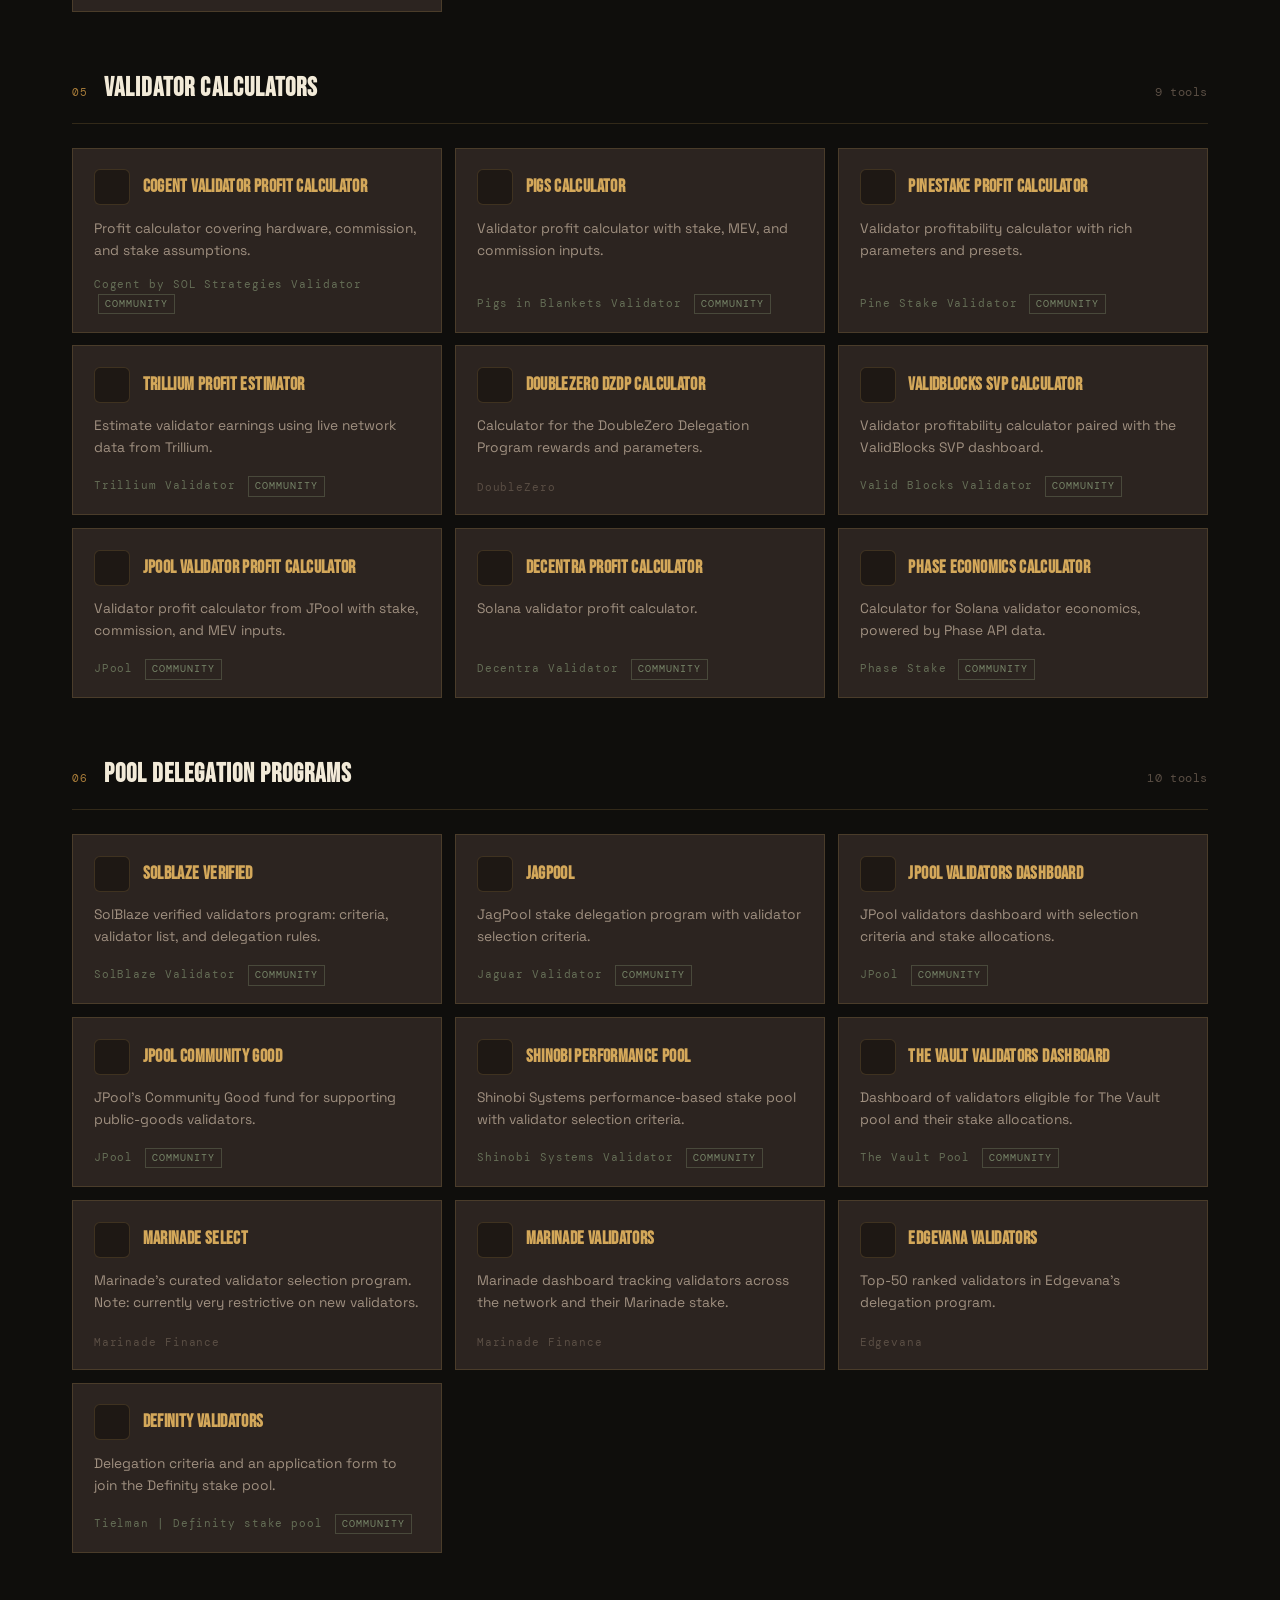
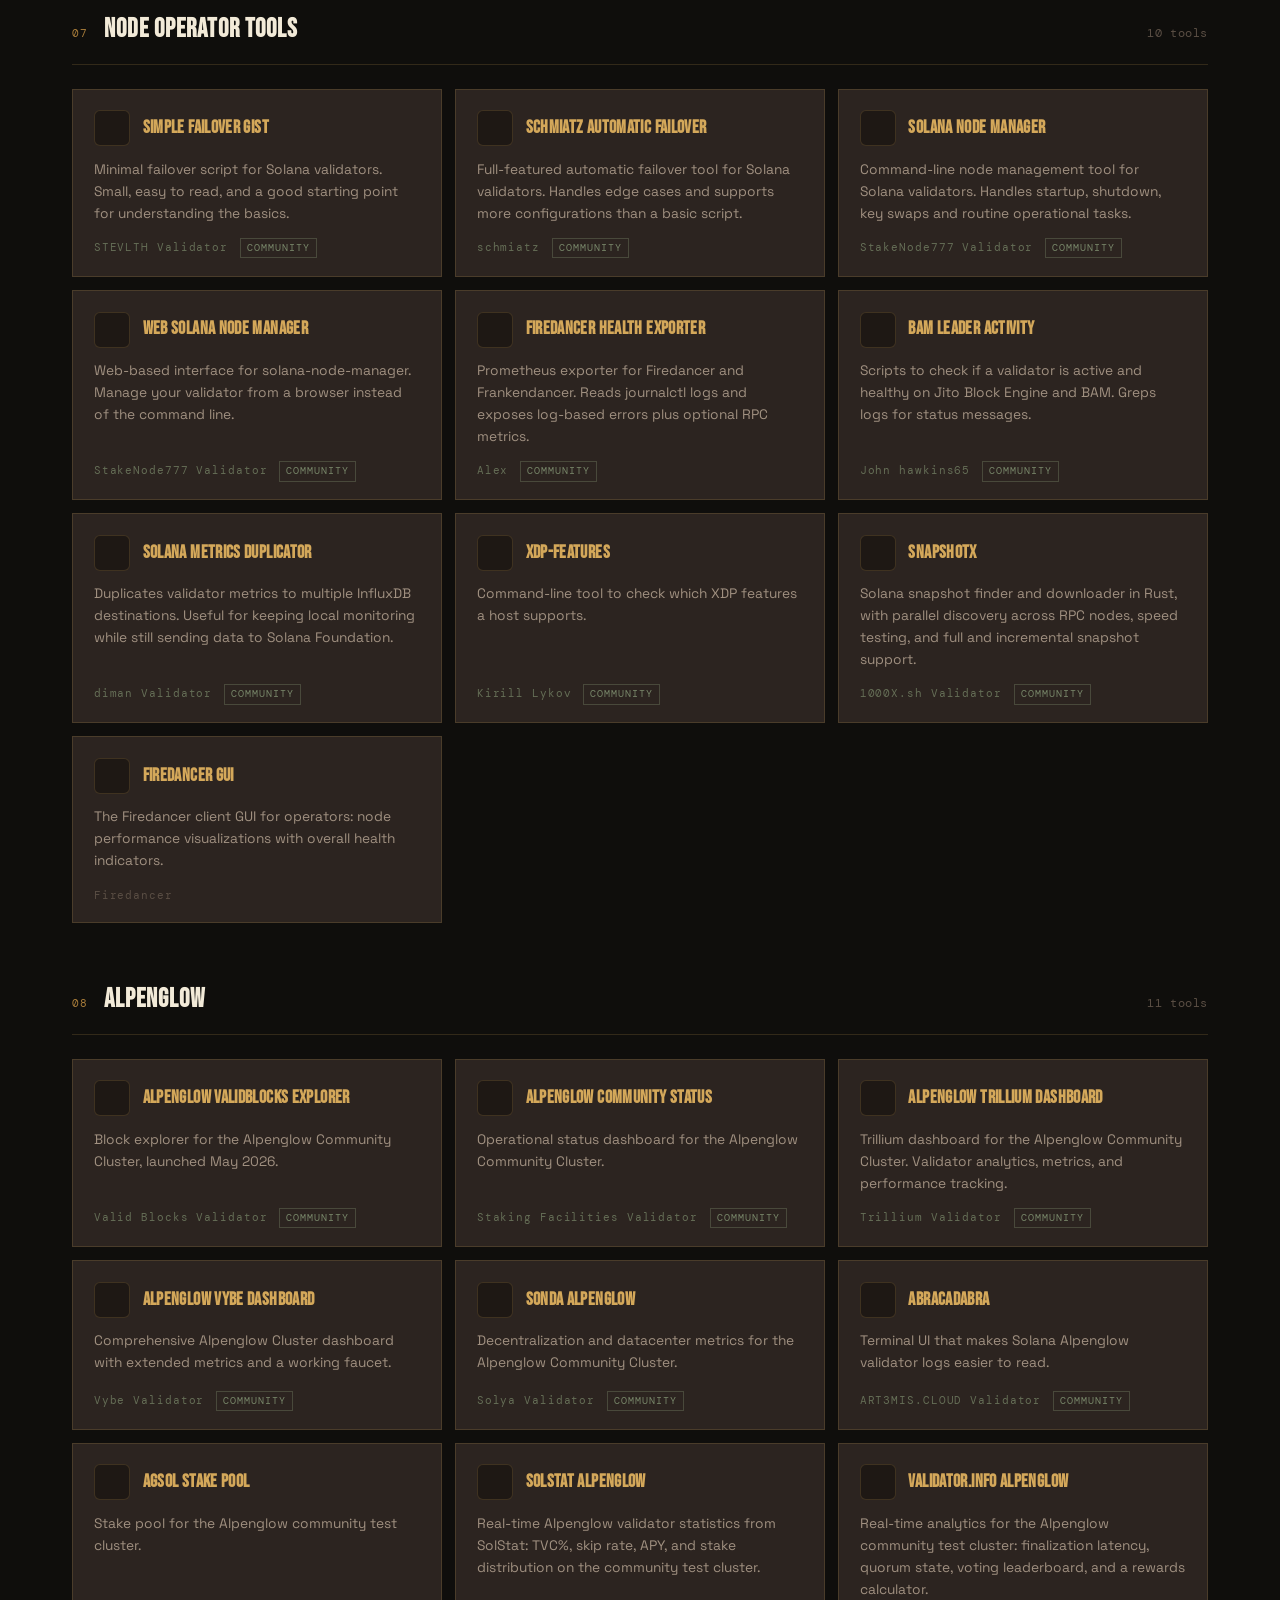
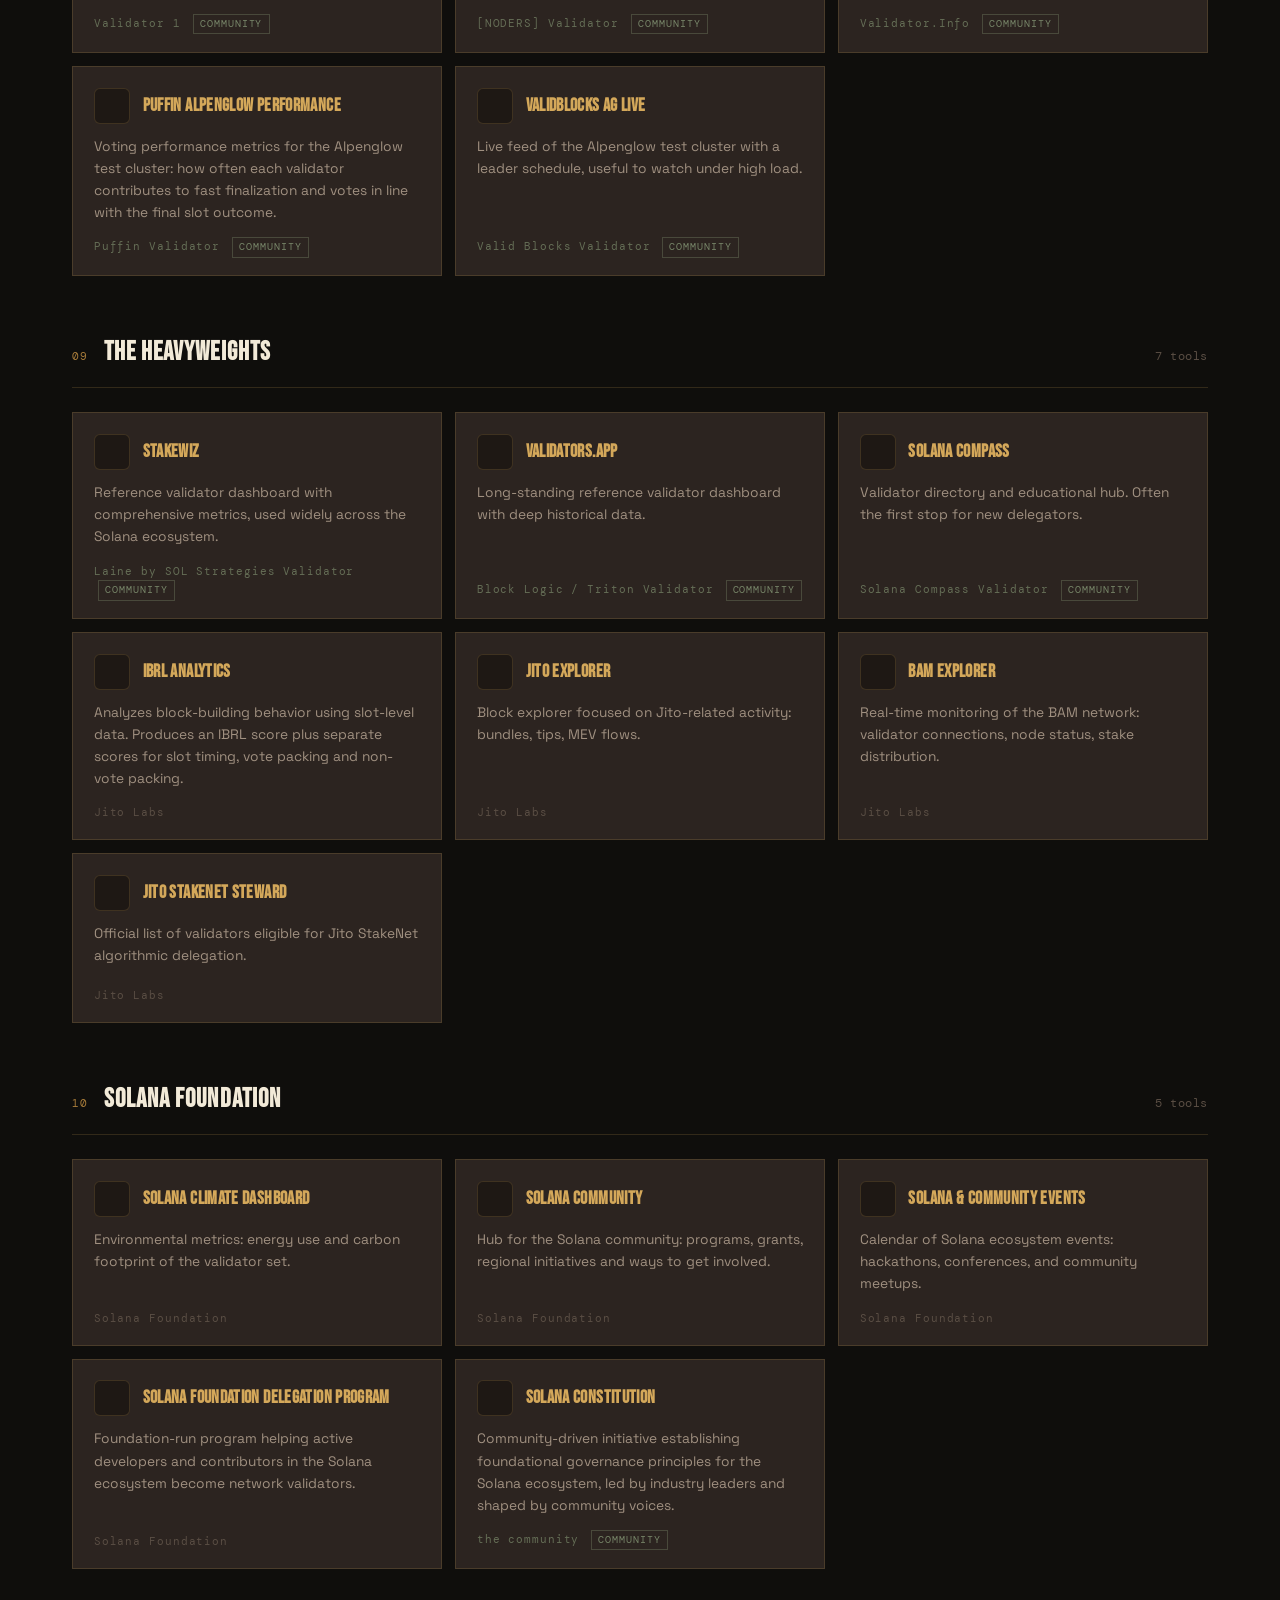
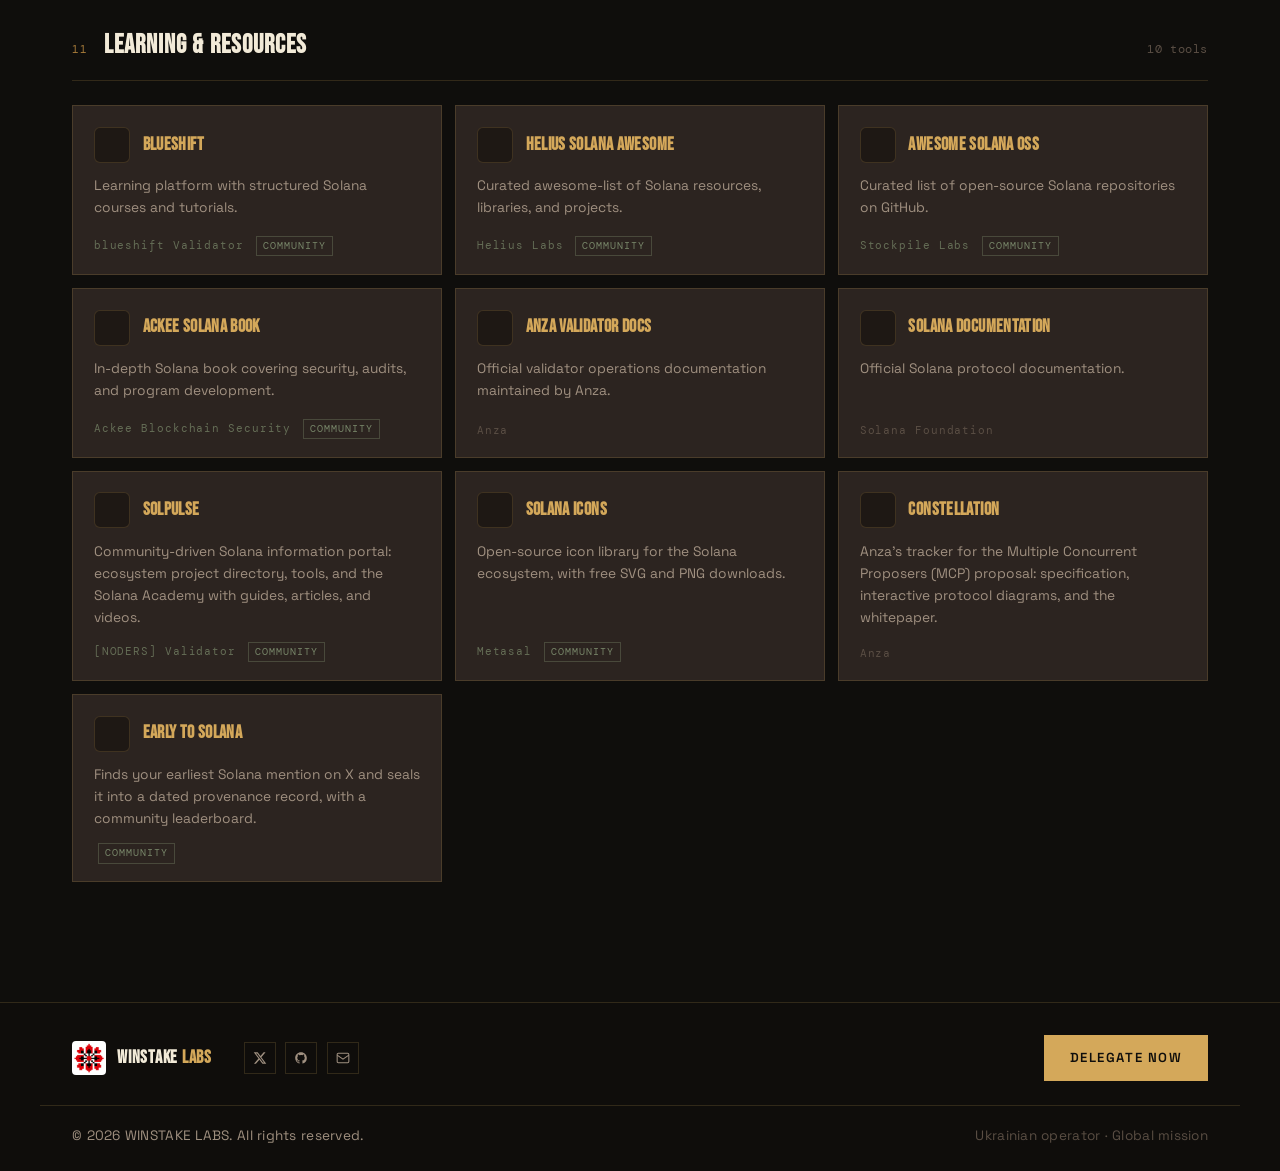
==== commit 49d84c2b: "Add files via upload" ====
--- a/tools.html
+++ b/tools.html
@@ -136,7 +136,7 @@
     <button class="filter-btn" data-cat="foundation">Foundation</button>
     <button class="filter-btn" data-cat="learning">Learning</button>
   </div>
-  <span class="visible-count" id="visibleCount">107 tools</span>
+  <span class="visible-count" id="visibleCount">109 tools</span>
 </div>
 
 <div class="empty" id="emptyState"><p>// No tools match your search.</p></div>
@@ -145,7 +145,7 @@
   <div class="cat-header">
     <span class="cat-num">01</span>
     <span class="cat-title">Validator Analytics</span>
-    <span class="cat-count">22 tools</span>
+    <span class="cat-count">21 tools</span>
   </div>
   <div class="tools-grid">
       <a href="https://app.vx.tools/leaderboards/income" target="_blank" rel="noopener" class="tool-card" data-cat="analytics" data-name="vortex income leaderboard earnings block revenue">
@@ -211,14 +211,6 @@
         </div>
         <div class="tool-desc">Validator dashboard with custom analytics and rankings.</div>
         <div class="tool-builder community">1000X.sh Validator <span class="community-badge">community</span></div>
-      </a>
-      <a href="https://pools-adviser.lumlabs.io/" target="_blank" rel="noopener" class="tool-card" data-cat="analytics" data-name="pools adviser stake pool comparison delegators side by side">
-        <div class="tool-head">
-          <span class="tool-favicon-slot"></span>
-          <div class="tool-name">Pools Adviser</div>
-        </div>
-        <div class="tool-desc">Helps delegators choose where to stake by comparing stake pools and validators side by side.</div>
-        <div class="tool-builder community">Lum Labs Validator <span class="community-badge">community</span></div>
       </a>
       <a href="https://www.solfees.fyi/" target="_blank" rel="noopener" class="tool-card" data-cat="analytics" data-name="solfees priority fees per block historical breakdown">
         <div class="tool-head">
@@ -389,7 +381,7 @@
   <div class="cat-header">
     <span class="cat-num">03</span>
     <span class="cat-title">Network Analytics</span>
-    <span class="cat-count">6 tools</span>
+    <span class="cat-count">7 tools</span>
   </div>
   <div class="tools-grid">
       <a href="https://sonda.network/" target="_blank" rel="noopener" class="tool-card" data-cat="network" data-name="sonda decentralization infrastructure metrics network solya validator">
@@ -439,6 +431,14 @@
         </div>
         <div class="tool-desc">Public live view of where SOL stake sits and where it is moving, native and liquid, with stake distribution and a stake map.</div>
         <div class="tool-builder community">Hubra Validator <span class="community-badge">community</span></div>
+      </a>
+      <a href="https://www.pinestake.com/calendar" target="_blank" rel="noopener" class="tool-card" data-cat="network" data-name="pinestake epoch calendar historical slot times solana">
+        <div class="tool-head">
+          <span class="tool-favicon-slot"></span>
+          <div class="tool-name">Pinestake Epoch Calendar</div>
+        </div>
+        <div class="tool-desc">Historical Solana epoch and slot times in a calendar view.</div>
+        <div class="tool-builder community">Pine Stake Validator <span class="community-badge">community</span></div>
       </a>
   </div>
 </section>
@@ -447,7 +447,7 @@
   <div class="cat-header">
     <span class="cat-num">04</span>
     <span class="cat-title">Stake Pools &amp; LSTs</span>
-    <span class="cat-count">12 tools</span>
+    <span class="cat-count">13 tools</span>
   </div>
   <div class="tools-grid">
       <a href="https://stakeview.app/stakes" target="_blank" rel="noopener" class="tool-card" data-cat="pools" data-name="stakeview stake pools dashboard shinobi systems">
@@ -545,6 +545,14 @@
         </div>
         <div class="tool-desc">Stake pool decentralization index: client, DoubleZero, and stake distribution analysis for the main pools.</div>
         <div class="tool-builder community">Tielman | Definity stake pool <span class="community-badge">community</span></div>
+      </a>
+      <a href="https://pools-advisor.lumlabs.io/" target="_blank" rel="noopener" class="tool-card" data-cat="pools" data-name="pools advisor lumlabs validators delegation eligibility staking pools criteria earnings">
+        <div class="tool-head">
+          <span class="tool-favicon-slot"></span>
+          <div class="tool-name">Pools Advisor</div>
+        </div>
+        <div class="tool-desc">Decision-support tool for validators: check eligibility across 13 staking pools, compare delegation criteria, and estimate stake potential and projected earnings.</div>
+        <div class="tool-builder community">Lum Labs Validator <span class="community-badge">community</span></div>
       </a>
   </div>
 </section>
@@ -815,7 +823,7 @@
   <div class="cat-header">
     <span class="cat-num">08</span>
     <span class="cat-title">Alpenglow</span>
-    <span class="cat-count">10 tools</span>
+    <span class="cat-count">11 tools</span>
   </div>
   <div class="tools-grid">
       <a href="https://ag.validblocks.com/" target="_blank" rel="noopener" class="tool-card" data-cat="alpenglow" data-name="alpenglow validblocks explorer block community cluster 2026">
@@ -897,6 +905,14 @@
         </div>
         <div class="tool-desc">Voting performance metrics for the Alpenglow test cluster: how often each validator contributes to fast finalization and votes in line with the final slot outcome.</div>
         <div class="tool-builder community">Puffin Validator <span class="community-badge">community</span></div>
+      </a>
+      <a href="https://ag.validblocks.com/live" target="_blank" rel="noopener" class="tool-card" data-cat="alpenglow" data-name="validblocks ag live feed alpenglow leader schedule high load">
+        <div class="tool-head">
+          <span class="tool-favicon-slot"></span>
+          <div class="tool-name">ValidBlocks AG Live</div>
+        </div>
+        <div class="tool-desc">Live feed of the Alpenglow test cluster with a leader schedule, useful to watch under high load.</div>
+        <div class="tool-builder community">Valid Blocks Validator <span class="community-badge">community</span></div>
       </a>
   </div>
 </section>
@@ -1146,6 +1162,8 @@
     filterBtns.forEach(b => b.classList.remove('active'));
     btn.classList.add('active');
     activeCat = btn.dataset.cat;
+    // Keep the URL shareable: /tools#alpenglow etc. (no entry for All)
+    history.replaceState(null, '', activeCat === 'all' ? location.pathname + location.search : '#' + activeCat);
     update();
   });
 });
@@ -1154,6 +1172,19 @@
   searchVal = e.target.value.toLowerCase().trim();
   update();
 });
+
+// Category deep-linking: opening /tools#alpenglow (or changing the hash) selects that category
+function applyHashCategory() {
+  const cat = location.hash.replace('#', '').toLowerCase();
+  const btn = [...filterBtns].find(b => b.dataset.cat === cat);
+  if (!btn) return;
+  filterBtns.forEach(b => b.classList.remove('active'));
+  btn.classList.add('active');
+  activeCat = cat;
+  update();
+}
+window.addEventListener('hashchange', applyHashCategory);
+applyHashCategory();
 
 document.querySelectorAll('.tool-favicon-slot').forEach(slot => {
   const card = slot.closest('.tool-card');
